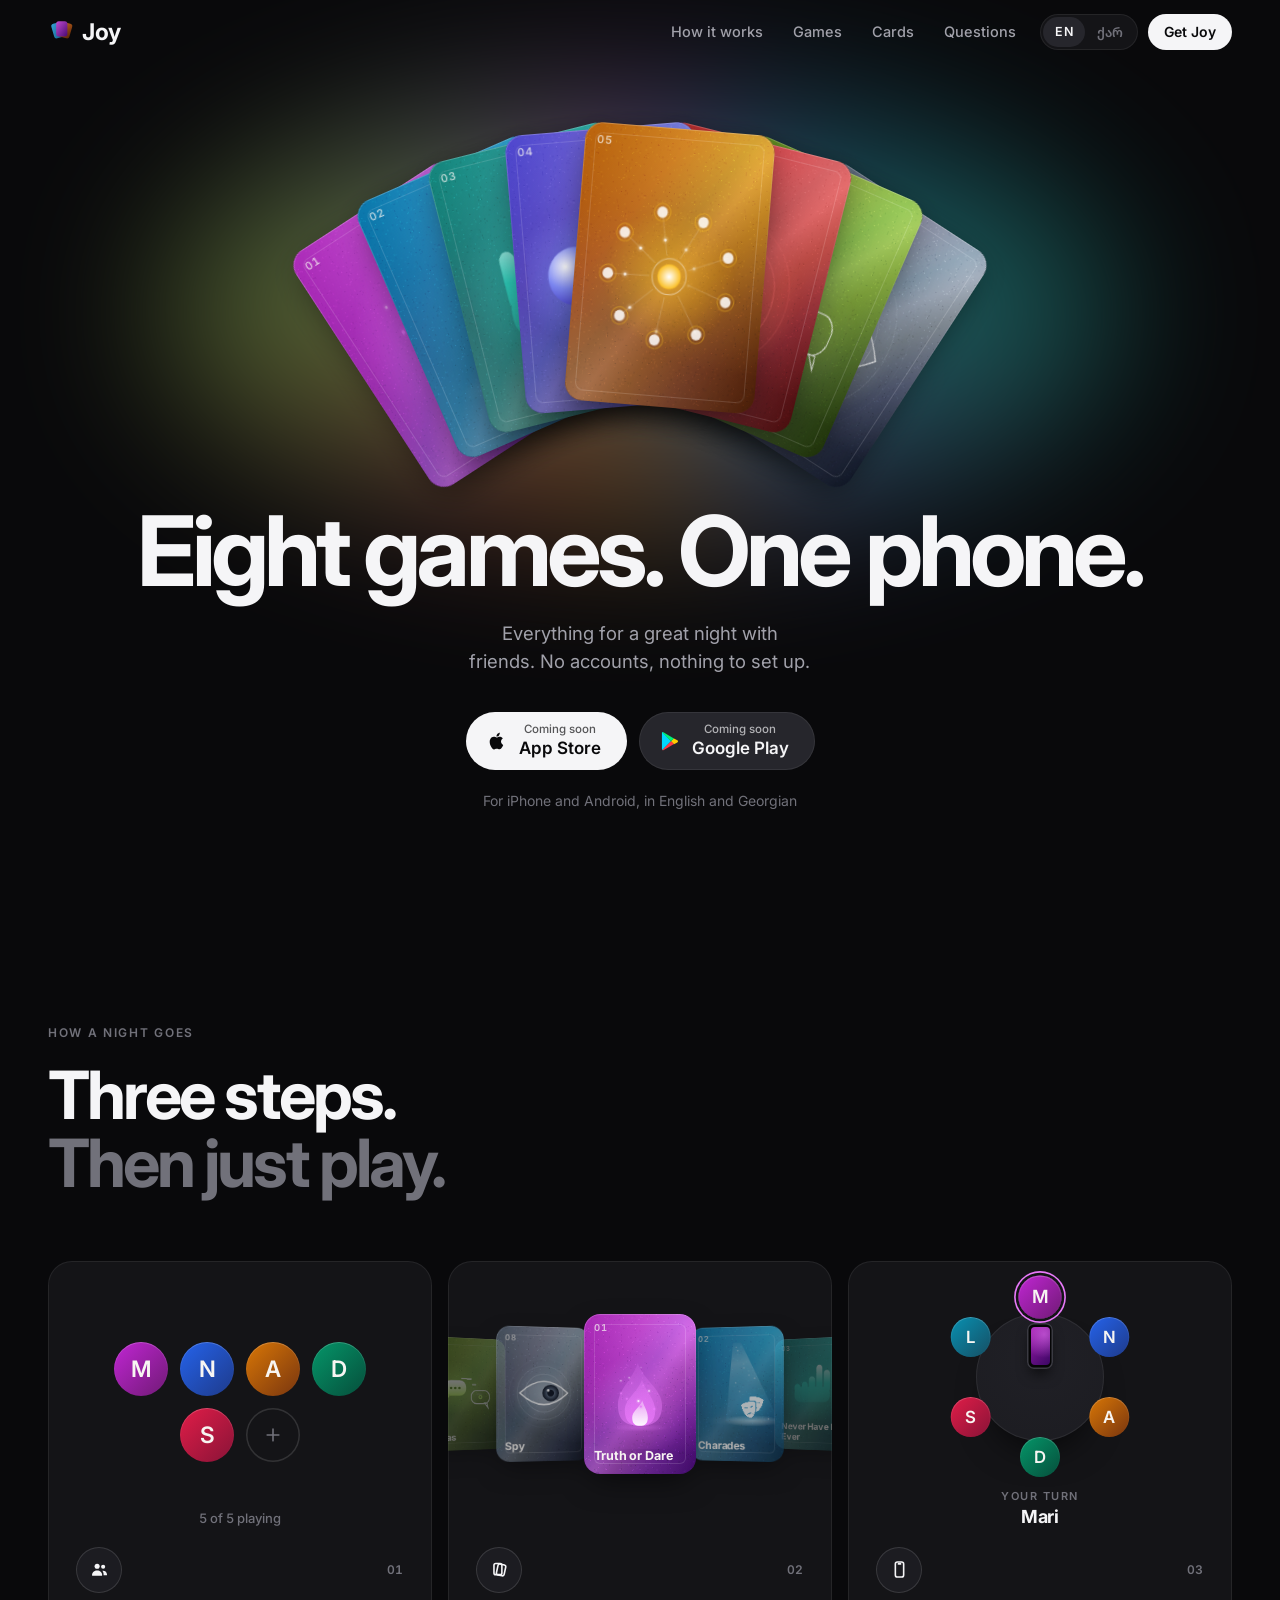
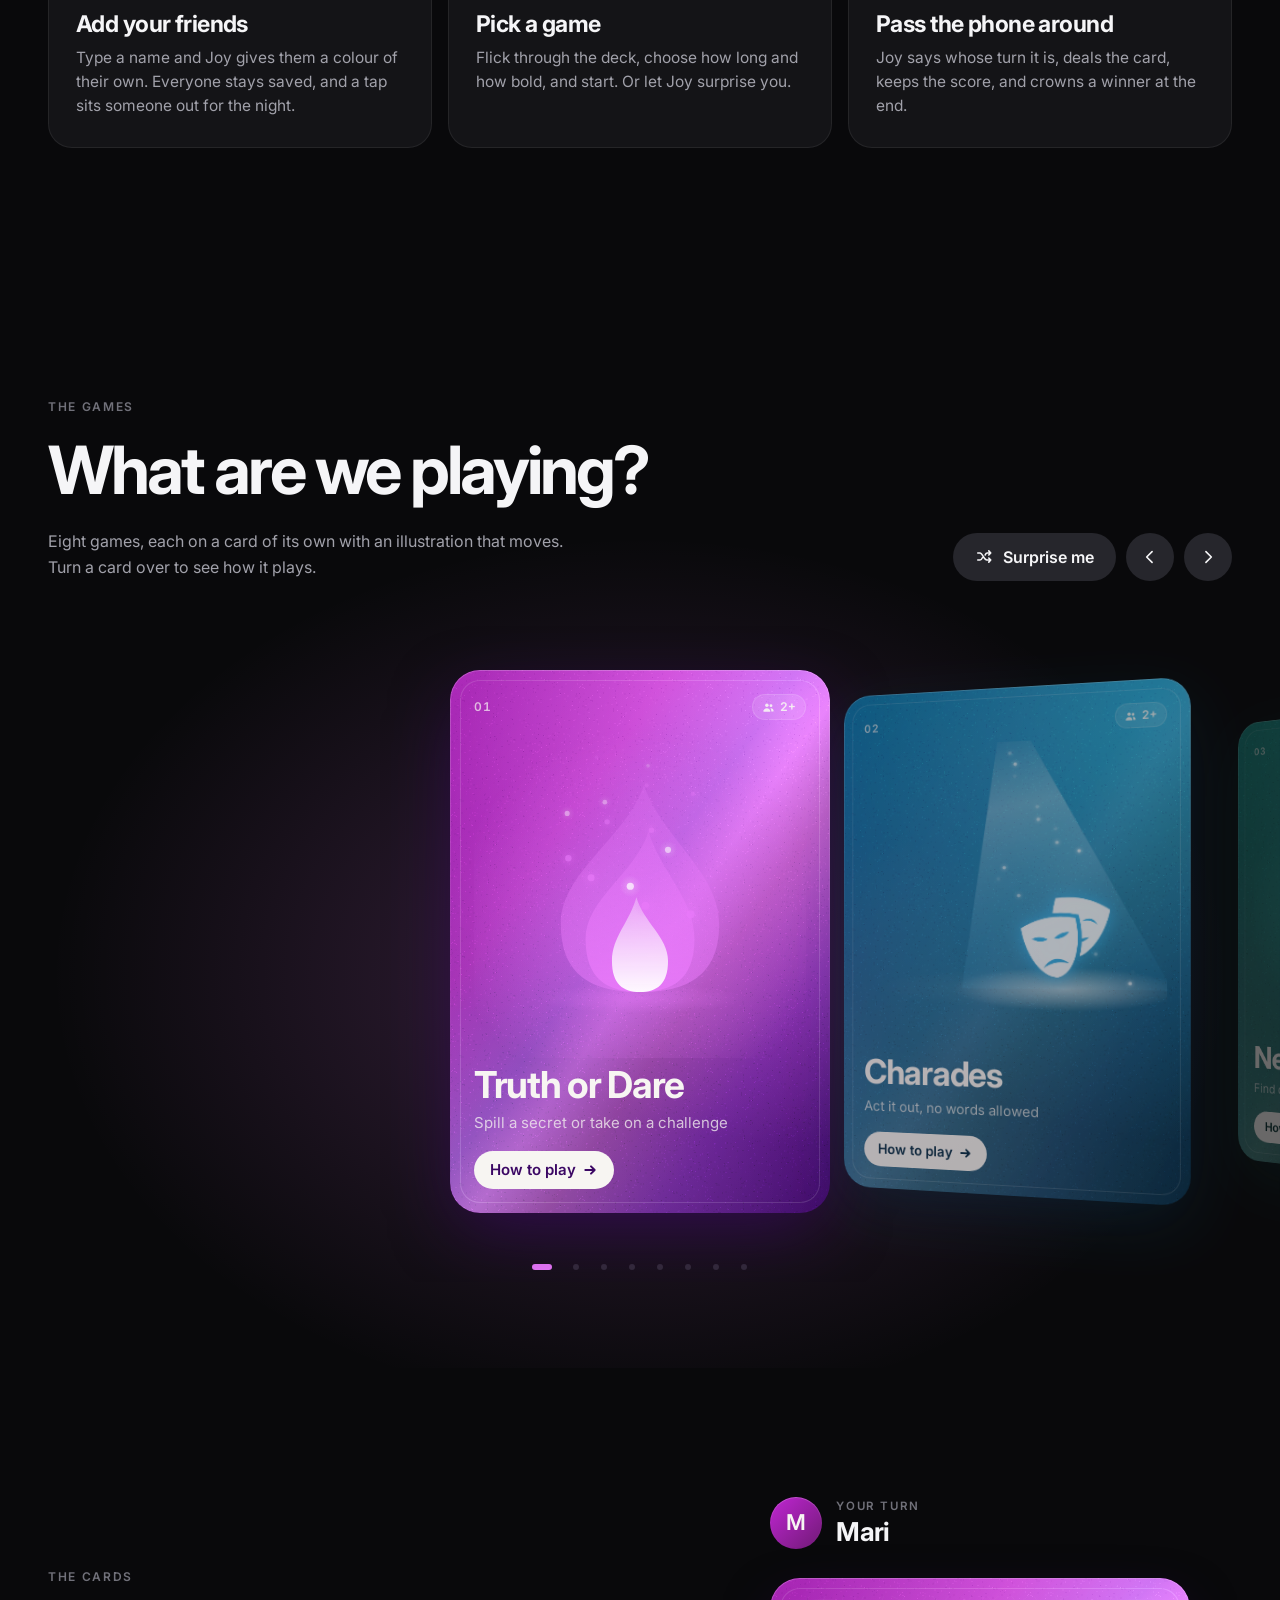
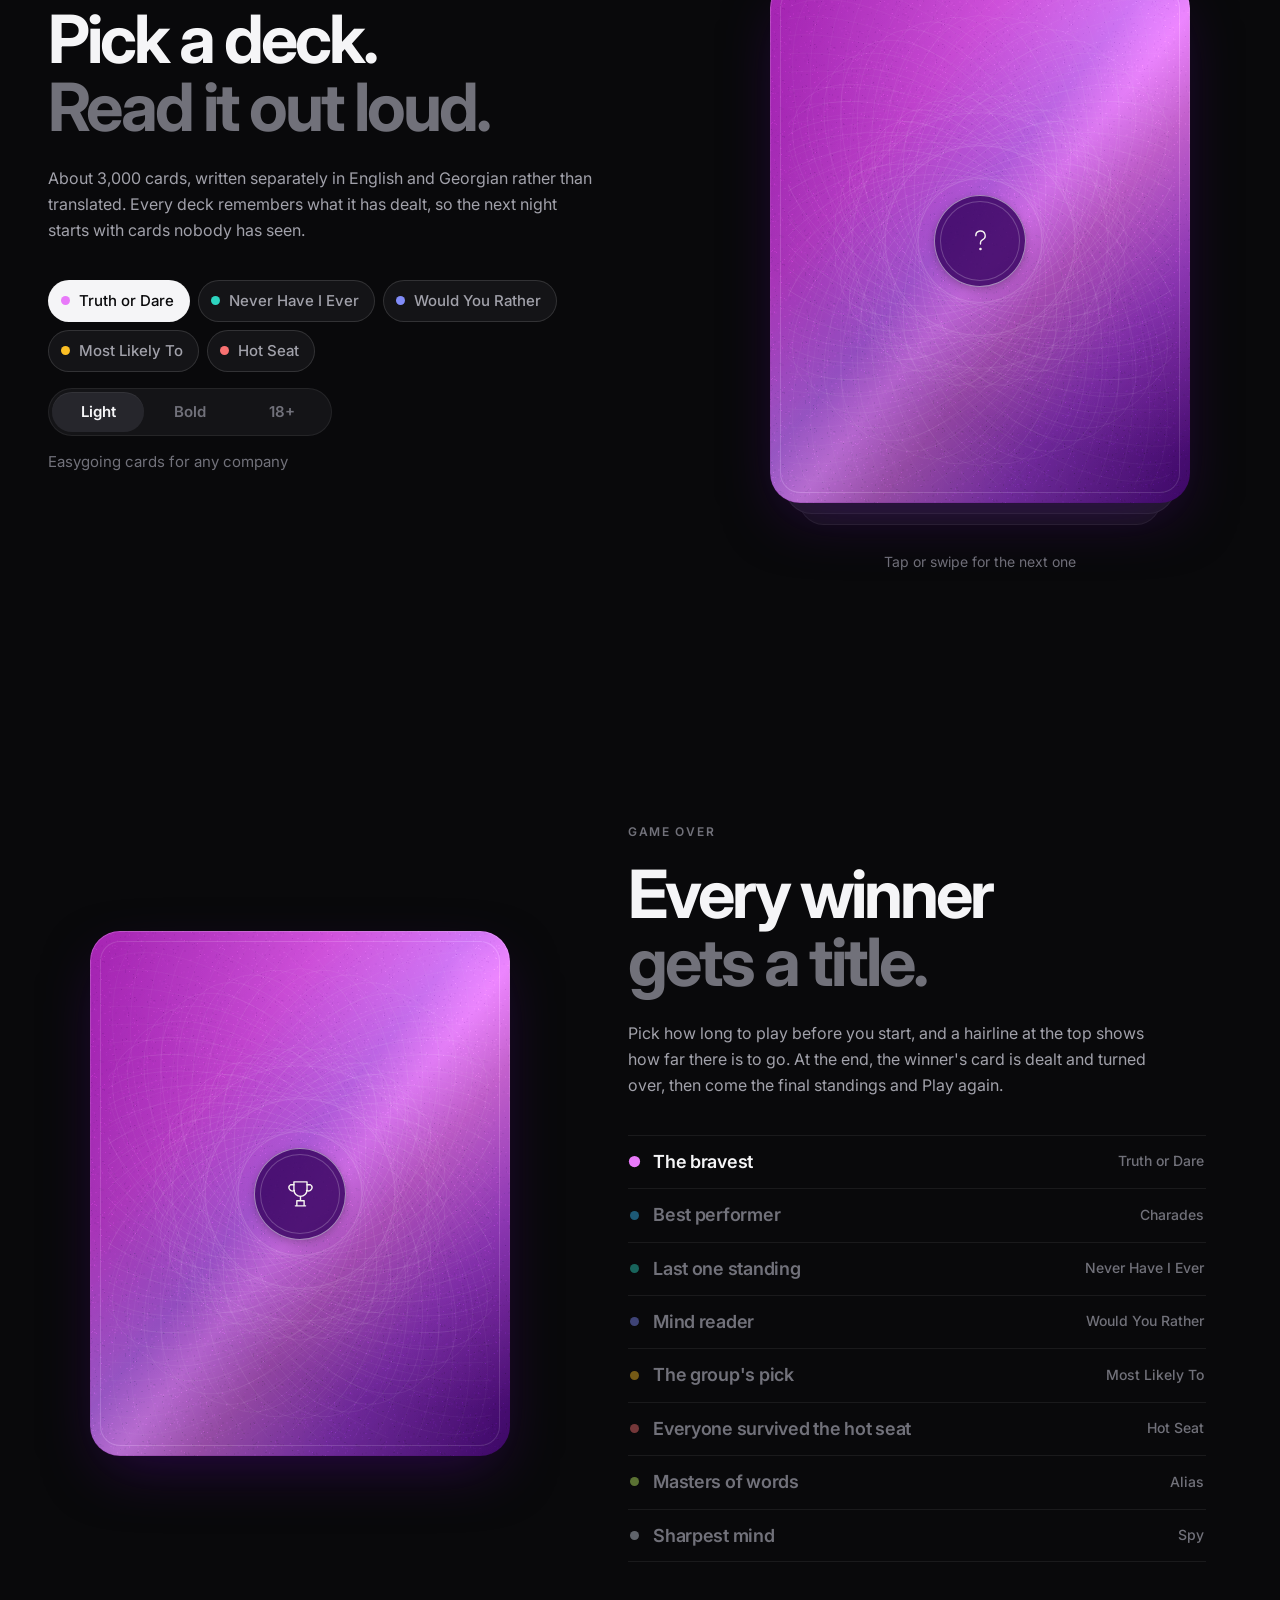
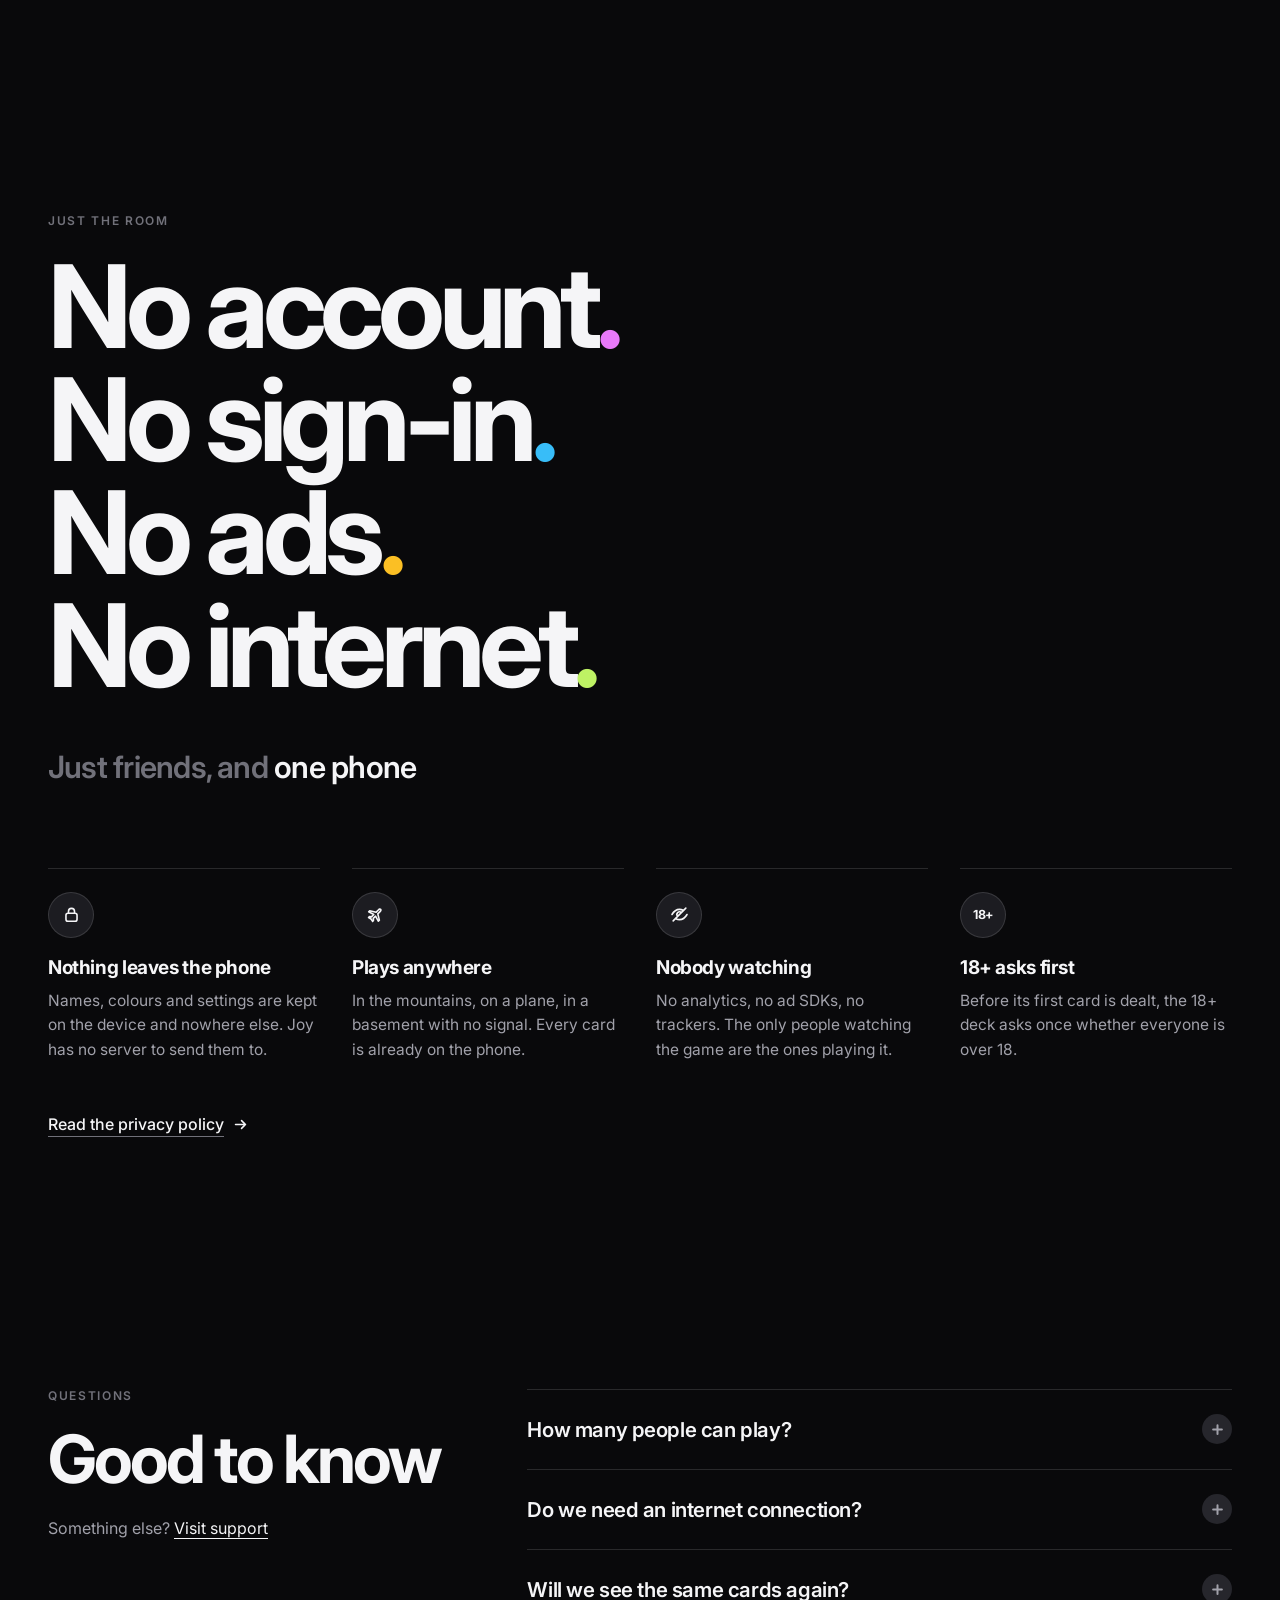
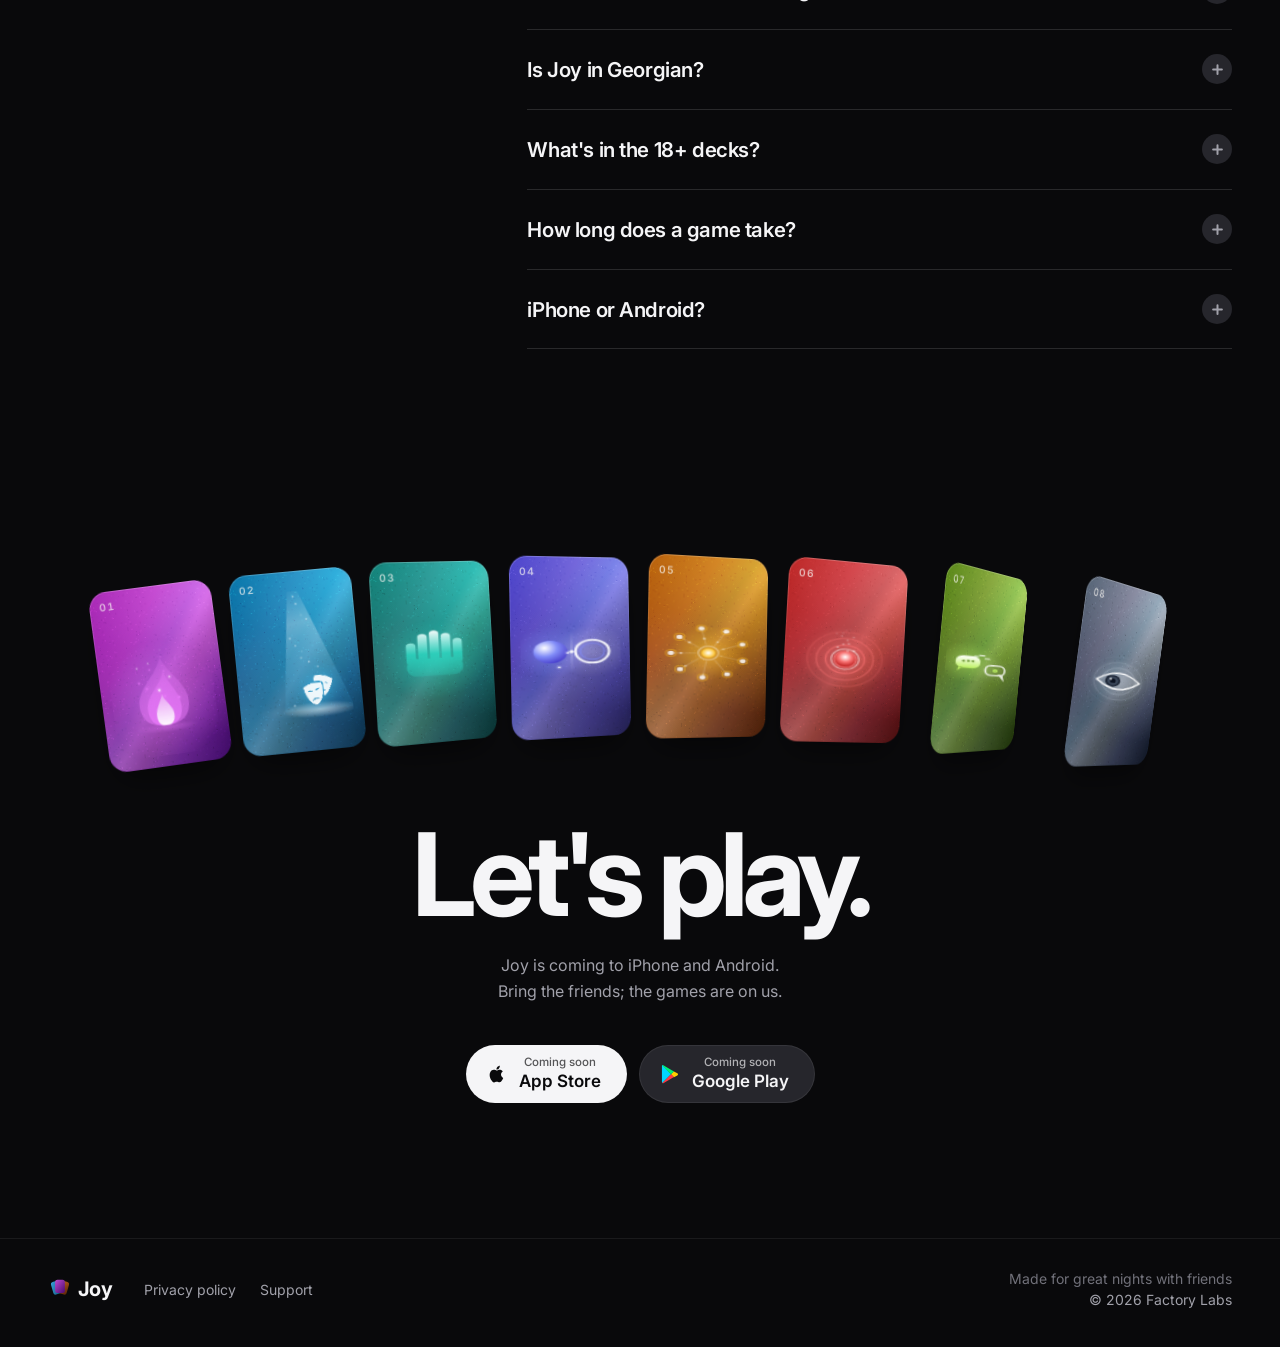
==== index.html @ 04d9abad "Add the Joy website for factorylabs.app/joy A static site with no build step, built the way the app " ====
<!DOCTYPE html>
<html lang="en">
<head>
<meta charset="utf-8">
<meta name="viewport" content="width=device-width, initial-scale=1, viewport-fit=cover">
<title>Joy · Eight games. One phone.</title>
<meta name="description" content="Joy is eight party games to play with friends on one phone: Truth or Dare, Charades, Never Have I Ever, Would You Rather, Most Likely To, Hot Seat, Alias and Spy. No accounts, nothing to set up. For iPhone and Android, in English and Georgian.">
<meta name="theme-color" content="#09090B">
<meta name="color-scheme" content="dark">
<link rel="canonical" href="https://factorylabs.app/joy/">
<link rel="alternate" hreflang="en" href="https://factorylabs.app/joy/?lang=en">
<link rel="alternate" hreflang="ka" href="https://factorylabs.app/joy/?lang=ka">
<link rel="alternate" hreflang="x-default" href="https://factorylabs.app/joy/">
<meta property="og:type" content="website">
<meta property="og:site_name" content="Joy">
<meta property="og:title" content="Joy · Eight games. One phone.">
<meta property="og:description" content="Party games for a great night with friends, played on one phone. No accounts, nothing to set up.">
<meta property="og:url" content="https://factorylabs.app/joy/">
<meta property="og:image" content="https://factorylabs.app/joy/assets/og.jpg">
<meta property="og:image:width" content="1200">
<meta property="og:image:height" content="630">
<meta property="og:image:alt" content="The eight Joy games fanned out like a hand of cards, over the line: Eight games. One phone.">
<meta name="twitter:card" content="summary_large_image">
<link rel="icon" type="image/svg+xml" href="assets/favicon.svg">
<link rel="icon" type="image/png" sizes="64x64" href="assets/favicon.png">
<link rel="apple-touch-icon" href="assets/apple-touch-icon.png">
<link rel="preconnect" href="https://fonts.googleapis.com">
<link rel="preconnect" href="https://fonts.gstatic.com" crossorigin>
<link rel="stylesheet" href="https://fonts.googleapis.com/css2?family=Inter:opsz,wght@14..32,400..700&family=Noto+Sans+Georgian:wght@400;500;600;700&display=swap">
<link rel="stylesheet" href="assets/styles.css">
<script type="application/ld+json">
{
  "@context": "https://schema.org",
  "@type": "MobileApplication",
  "name": "Joy",
  "operatingSystem": "iOS, Android",
  "applicationCategory": "GameApplication",
  "description": "Eight party games to play with friends on one phone. No accounts, nothing to set up.",
  "url": "https://factorylabs.app/joy/",
  "image": "https://factorylabs.app/joy/assets/icon-512.png",
  "inLanguage": ["en", "ka"],
  "publisher": { "@type": "Organization", "name": "Factory Labs", "url": "https://factorylabs.app/" }
}
</script>
<script>
  // Decide the language before the first paint, so a Georgian reader never sees English flash by.
  (function () {
    var lang = null;
    try { lang = new URLSearchParams(location.search).get('lang') || localStorage.getItem('joy.lang'); } catch (e) {}
    if (lang !== 'ka' && lang !== 'en') {
      var prefs = navigator.languages || [navigator.language || 'en'];
      lang = prefs.some(function (l) { return /^ka\b/i.test(l); }) ? 'ka' : 'en';
    }
    document.documentElement.lang = lang;
    document.documentElement.classList.add('js');
    if (lang !== 'en') document.documentElement.classList.add('i18n-pending');
    // If the script never arrives, show the page as it is rather than nothing.
    setTimeout(function () { if (!window.joyReady) document.documentElement.classList.remove('js', 'i18n-pending'); }, 4000);
  })();
</script>
</head>
<body>

<a class="skip" href="#main" data-i18n="skip">Skip to content</a>

<!-- The mark: three cards fanned from one hand, as on the app icon. -->
<svg class="defs" aria-hidden="true" focusable="false">
  <defs>
    <linearGradient id="jm-l" x1="0" y1="0" x2="1" y2="1"><stop offset="0" stop-color="#38A3D8"/><stop offset="1" stop-color="#0B4F7A"/></linearGradient>
    <linearGradient id="jm-c" x1="0" y1="0" x2="1" y2="1"><stop offset="0" stop-color="#C04AD0"/><stop offset="1" stop-color="#4A0A72"/></linearGradient>
    <linearGradient id="jm-r" x1="0" y1="0" x2="1" y2="1"><stop offset="0" stop-color="#C76A22"/><stop offset="1" stop-color="#5A2306"/></linearGradient>
  </defs>
</svg>

<header class="bar" id="bar">
  <a class="wordmark" href="#top" aria-label="Joy">
    <svg class="mark" viewBox="0 0 32 32" aria-hidden="true">
      <rect class="mark__l" x="9.5" y="6" width="13" height="17.5" rx="3" fill="url(#jm-l)"/>
      <rect class="mark__r" x="9.5" y="6" width="13" height="17.5" rx="3" fill="url(#jm-r)"/>
      <rect x="9.5" y="5" width="13" height="17.5" rx="3" fill="url(#jm-c)"/>
    </svg>
    <span>Joy</span>
  </a>
  <nav class="bar__links" aria-label="Sections" data-i18n-aria="nav_a11y">
    <a href="#how" data-i18n="nav_how">How it works</a>
    <a href="#games" data-i18n="nav_games">Games</a>
    <a href="#cards" data-i18n="nav_cards">Cards</a>
    <a href="#faq" data-i18n="nav_faq">Questions</a>
  </nav>
  <div class="bar__end">
    <div class="lang" role="group" aria-label="Language">
      <button type="button" data-lang="en" lang="en">EN</button>
      <button type="button" data-lang="ka" lang="ka">ქარ</button>
    </div>
    <a class="bar__get" href="#get" data-i18n="nav_get">Get Joy</a>
  </div>
</header>

<main id="main">

  <!-- The welcome page: the whole deck dealt into a fanned hand, one line on what this is, and the stores. -->
  <section class="hero" id="top">
    <div class="fan" id="fan" role="img" aria-label="The eight games, fanned out like a hand of cards" data-i18n-aria="fan_a11y">
      <i class="fan__aurora" aria-hidden="true"></i>
      <div class="fan__hand" id="fanHand"></div>
    </div>
    <div class="hero__copy">
      <h1 class="hero__title arriving" id="heroTitle"><span data-i18n="hero_l">Eight games.</span> <span data-i18n="hero_r">One phone.</span></h1>
      <p class="hero__lede arriving arriving--2" data-i18n="hero_lede">Everything for a great night with friends. No accounts, nothing to set up.</p>
      <div class="stores arriving arriving--3" data-stores></div>
      <p class="hero__note arriving arriving--4" data-i18n="hero_note">For iPhone and Android, in English and Georgian</p>
    </div>
  </section>

  <!-- How a night goes, in the app's own three steps. -->
  <section class="section how" id="how" aria-labelledby="howTitle">
    <div class="wrap">
      <header class="head reveal">
        <p class="eyebrow" data-i18n="how_label">How a night goes</p>
        <h2 class="display" id="howTitle" data-i18n-p="how_title">Three steps.<br><span class="dim">Then just play.</span></h2>
      </header>
      <ol class="steps">
        <li class="step reveal">
          <div class="step__stage" id="roster">
            <div class="roster" id="rosterList"></div>
            <p class="roster__count" id="rosterCount" aria-live="polite"></p>
          </div>
          <div class="step__body">
            <div class="step__row"><span class="step__icon"><i data-icon="person.2.fill"></i></span><span class="step__n">01</span></div>
            <h3 data-i18n="step1_t">Add your friends</h3>
            <p data-i18n="step1_x">Type a name and Joy gives them a colour of their own. Everyone stays saved, and a tap sits someone out for the night.</p>
          </div>
        </li>
        <li class="step reveal reveal--2">
          <div class="step__stage"><div class="mini" id="mini" aria-hidden="true"></div></div>
          <div class="step__body">
            <div class="step__row"><span class="step__icon"><i data-icon="cards"></i></span><span class="step__n">02</span></div>
            <h3 data-i18n="step2_t">Pick a game</h3>
            <p data-i18n="step2_x">Flick through the deck, choose how long and how bold, and start. Or let Joy surprise you.</p>
          </div>
        </li>
        <li class="step reveal reveal--3">
          <div class="step__stage step__stage--table" aria-hidden="true">
            <div class="round-table" id="table">
              <i class="round-table__top"></i>
              <div class="phone-arm" id="phoneArm"><span class="phone" id="phone"><i></i></span></div>
            </div>
            <p class="turn-cap"><small data-i18n="your_turn">Your turn</small><b id="tableName"></b></p>
          </div>
          <div class="step__body">
            <div class="step__row"><span class="step__icon"><i data-icon="iphone"></i></span><span class="step__n">03</span></div>
            <h3 data-i18n="step3_t">Pass the phone around</h3>
            <p data-i18n="step3_x">Joy says whose turn it is, deals the card, keeps the score, and crowns a winner at the end.</p>
          </div>
        </li>
      </ol>
    </div>
  </section>

  <!-- The games: big cards you flick through, the focused one front and centre. -->
  <section class="games" id="games" aria-labelledby="gamesTitle">
    <i class="games__wash" id="wash" aria-hidden="true"></i>
    <div class="games__head">
      <header class="head reveal">
        <p class="eyebrow" data-i18n="games_label">The games</p>
        <h2 class="display" id="gamesTitle" data-i18n="games_title">What are we playing?</h2>
        <p class="text" data-i18n="games_text">Eight games, each on a card of its own with an illustration that moves. Turn a card over to see how it plays.</p>
      </header>
      <div class="games__tools reveal reveal--2">
        <button type="button" class="btn btn--secondary" id="surprise"><i data-icon="shuffle"></i><span data-i18n="surprise">Surprise me</span></button>
        <button type="button" class="round" id="prev" aria-label="Previous game" data-i18n-aria="prev_a11y"><i data-icon="chevron.left"></i></button>
        <button type="button" class="round" id="next" aria-label="Next game" data-i18n-aria="next_a11y"><i data-icon="chevron.right"></i></button>
      </div>
    </div>
    <div class="carousel" id="carousel" tabindex="0" role="region" aria-roledescription="carousel" aria-label="Games" data-i18n-aria="games_label">
      <div class="track" id="track"></div>
    </div>
    <div class="dots" id="dots" role="group" aria-label="Games" data-i18n-aria="games_label"></div>
  </section>

  <!-- The cards: the app's own decks, dealt face down and turned over. -->
  <section class="section dealer" id="cards" aria-labelledby="cardsTitle">
    <div class="dealer__in">
      <div class="dealer__copy reveal">
        <p class="eyebrow" data-i18n="cards_label">The cards</p>
        <h2 class="display" id="cardsTitle" data-i18n-p="cards_title">Pick a deck.<br><span class="dim">Read it out loud.</span></h2>
        <p class="text" data-i18n="cards_text">About 3,000 cards, written separately in English and Georgian rather than translated. Every deck remembers what it has dealt, so the next night starts with cards nobody has seen.</p>
        <div class="picker" id="picker" role="radiogroup" aria-label="Game" data-i18n-aria="picker_a11y"></div>
        <div class="seg" id="seg" role="radiogroup" aria-label="Intensity" data-i18n-aria="seg_a11y">
          <i class="seg__thumb" id="segThumb" aria-hidden="true"></i>
          <button type="button" role="radio" data-level="light" data-i18n="intensity_light">Light</button>
          <button type="button" role="radio" data-level="bold" data-i18n="intensity_bold">Bold</button>
          <button type="button" role="radio" data-level="adult">18+</button>
        </div>
        <p class="seg__caption" id="segCaption" aria-live="polite"></p>
      </div>
      <div class="deal reveal reveal--2">
        <div class="turn" id="turn" aria-live="polite"></div>
        <div class="stack">
          <i class="stack__under stack__under--2" aria-hidden="true"></i>
          <i class="stack__under stack__under--1" aria-hidden="true"></i>
          <div class="dealt" id="dealt" role="button" tabindex="0" aria-label="Next card" data-i18n-aria="deal_a11y"></div>
        </div>
        <p class="deal__hint" data-i18n="deal_hint">Tap or swipe for the next one</p>
      </div>
    </div>
    <dialog class="alert" id="adult" aria-labelledby="adultTitle" aria-describedby="adultText">
      <form class="alert__box" method="dialog">
        <h3 id="adultTitle" data-i18n="adult_title">Is everyone here over 18?</h3>
        <p id="adultText" data-i18n="adult_text">These cards are about flirting, dating, and drinking. We'll only ask once.</p>
        <div class="alert__actions">
          <button class="btn btn--primary" value="yes" data-i18n="adult_yes">Yes, everyone is</button>
          <button class="btn btn--quiet" value="no" data-i18n="adult_no">Cancel</button>
        </div>
      </form>
    </dialog>
  </section>

  <!-- Every game has an end: the winner's card, dealt and turned over, with a title of its own. -->
  <section class="section end" id="winners" aria-labelledby="endTitle">
    <div class="end__in">
      <div class="end__stage reveal" id="endStage">
        <div class="flip" id="winner"></div>
        <canvas class="burst" id="burst" aria-hidden="true"></canvas>
      </div>
      <div class="end__copy reveal reveal--2">
        <p class="eyebrow" data-i18n="end_label">Game over</p>
        <h2 class="display" id="endTitle" data-i18n-p="end_title">Every winner<br><span class="dim">gets a title.</span></h2>
        <p class="text" data-i18n="end_text">Pick how long to play before you start, and a hairline at the top shows how far there is to go. At the end, the winner's card is dealt and turned over, then come the final standings and Play again.</p>
        <ul class="awards" id="awards" aria-label="Titles" data-i18n-aria="awards_a11y"></ul>
      </div>
    </div>
  </section>

  <!-- Just the room: what Joy is not. -->
  <section class="section room" id="privacy" aria-labelledby="roomTitle">
    <div class="room__in">
      <p class="eyebrow reveal" data-i18n="no_label">Just the room</p>
      <h2 class="visually-hidden" id="roomTitle" data-i18n="no_a11y">What Joy doesn't need</h2>
      <ul class="nos reveal">
        <li style="--c:#E879F9"><span data-i18n="no_1">No account</span><b>.</b></li>
        <li style="--c:#38BDF8"><span data-i18n="no_2">No sign-in</span><b>.</b></li>
        <li style="--c:#FBBF24"><span data-i18n="no_3">No ads</span><b>.</b></li>
        <li style="--c:#BEF264"><span data-i18n="no_4">No internet</span><b>.</b></li>
      </ul>
      <p class="nos__end reveal" data-i18n-p="no_end">Just friends, and <em>one phone</em></p>
      <ul class="facts reveal">
        <li><span class="step__icon"><i data-icon="lock"></i></span><h3 data-i18n="pv1_t">Nothing leaves the phone</h3><p data-i18n="pv1_x">Names, colours and settings are kept on the device and nowhere else. Joy has no server to send them to.</p></li>
        <li><span class="step__icon"><i data-icon="airplane"></i></span><h3 data-i18n="pv2_t">Plays anywhere</h3><p data-i18n="pv2_x">In the mountains, on a plane, in a basement with no signal. Every card is already on the phone.</p></li>
        <li><span class="step__icon"><i data-icon="eye.slash"></i></span><h3 data-i18n="pv3_t">Nobody watching</h3><p data-i18n="pv3_x">No analytics, no ad SDKs, no trackers. The only people watching the game are the ones playing it.</p></li>
        <li><span class="step__icon"><b style="font:700 12.5px/1 var(--sans);letter-spacing:-.02em">18+</b></span><h3 data-i18n="pv4_t">18+ asks first</h3><p data-i18n="pv4_x">Before its first card is dealt, the 18+ deck asks once whether everyone is over 18.</p></li>
      </ul>
      <a class="more reveal" href="privacy.html"><span data-i18n="pv_link">Read the privacy policy</span><i data-icon="arrow.right"></i></a>
    </div>
  </section>

  <!-- Questions -->
  <section class="section faq" id="faq" aria-labelledby="faqTitle">
    <div class="faq__in">
      <div class="faq__head reveal">
        <p class="eyebrow" data-i18n="faq_label">Questions</p>
        <h2 class="display" id="faqTitle" data-i18n="faq_title">Good to know</h2>
        <p class="text"><span data-i18n="faq_more">Something else?</span> <a href="support.html" data-i18n="faq_support">Visit support</a></p>
      </div>
      <div class="faq__list reveal reveal--2">
        <details><summary><span data-i18n="q1">How many people can play?</span><i class="tog" aria-hidden="true"><i data-icon="plus"></i></i></summary><p data-i18n="a1"></p></details>
        <details><summary><span data-i18n="q2">Do we need an internet connection?</span><i class="tog" aria-hidden="true"><i data-icon="plus"></i></i></summary><p data-i18n="a2"></p></details>
        <details><summary><span data-i18n="q3">Will we see the same cards again?</span><i class="tog" aria-hidden="true"><i data-icon="plus"></i></i></summary><p data-i18n="a3"></p></details>
        <details><summary><span data-i18n="q4">Is Joy in Georgian?</span><i class="tog" aria-hidden="true"><i data-icon="plus"></i></i></summary><p data-i18n="a4"></p></details>
        <details><summary><span data-i18n="q5">What's in the 18+ decks?</span><i class="tog" aria-hidden="true"><i data-icon="plus"></i></i></summary><p data-i18n="a5"></p></details>
        <details><summary><span data-i18n="q6">How long does a game take?</span><i class="tog" aria-hidden="true"><i data-icon="plus"></i></i></summary><p data-i18n="a6"></p></details>
        <details><summary><span data-i18n="q7">iPhone or Android?</span><i class="tog" aria-hidden="true"><i data-icon="plus"></i></i></summary><p data-i18n="a7"></p></details>
      </div>
    </div>
  </section>

  <!-- The end: the deck laid out face down, turning over one by one. -->
  <section class="finale" id="get" aria-labelledby="getTitle">
    <div class="row" id="row"></div>
    <h2 class="display finale__title reveal" id="getTitle" data-i18n="fi_title">Let's play.</h2>
    <p class="text finale__text reveal reveal--2" id="finaleText" data-i18n="fi_soon">Joy is coming to iPhone and Android. Bring the friends; the games are on us.</p>
    <div class="stores reveal reveal--3" data-stores></div>
  </section>

</main>

<footer class="foot">
  <a class="wordmark" href="#top" aria-label="Joy">
    <svg class="mark" viewBox="0 0 32 32" aria-hidden="true">
      <rect class="mark__l" x="9.5" y="6" width="13" height="17.5" rx="3" fill="url(#jm-l)"/>
      <rect class="mark__r" x="9.5" y="6" width="13" height="17.5" rx="3" fill="url(#jm-r)"/>
      <rect x="9.5" y="5" width="13" height="17.5" rx="3" fill="url(#jm-c)"/>
    </svg>
    <span>Joy</span>
  </a>
  <nav class="foot__links" aria-label="More" data-i18n-aria="foot_a11y">
    <a href="privacy.html" data-i18n="footer_privacy">Privacy policy</a>
    <a href="support.html" data-i18n="footer_support">Support</a>
  </nav>
  <p class="foot__copy"><span data-i18n="footer_made">Made for great nights with friends</span><br><a href="https://factorylabs.app/">© 2026 Factory Labs</a></p>
</footer>

<script src="assets/cards.js"></script>
<script src="assets/deck.js"></script>
<script src="assets/app.js"></script>
</body>
</html>
---- assets/styles.css ----
/* Joy — dark, quiet and premium everywhere except the cards. The cards are the show.
   A near-black canvas, graphite surfaces with a one-pixel hairline, and colour kept
   for the games and the players: each owns a hue, a deep gradient for its cards and
   a lifted glow for its small accents. One sans, set bold and tight, as in Theme.swift. */

:root {
  --canvas: #09090B; --surface: #141417; --raised: #1C1C21; --control: #26262C;
  --hair: rgba(255, 255, 255, .07); --border: rgba(255, 255, 255, .13);
  --text: #F5F5F7; --text-2: #A1A1AA; --text-3: #71717A; --faint: #4A4A52;
  --on: #F7F5F2; --positive: #34D399;

  --sans: -apple-system, BlinkMacSystemFont, "SF Pro Text", "Inter", "Noto Sans Georgian", "Segoe UI", Roboto, "Helvetica Neue", Arial, sans-serif;
  --display: -apple-system, BlinkMacSystemFont, "SF Pro Display", "Inter", "Noto Sans Georgian", "Segoe UI", Roboto, "Helvetica Neue", Arial, sans-serif;

  --max: 1240px;
  --gut: clamp(16px, 4vw, 48px);
  --bar: 64px;
  --arrive: cubic-bezier(.22, .8, .24, 1);
  --quiet: cubic-bezier(.3, .7, .3, 1);
  --press: cubic-bezier(.34, 1.4, .64, 1);

  --fx: 0; --fy: 0; --tx: 0; --ty: 0;
  color-scheme: dark;
}

@property --wash { syntax: "<color>"; inherits: false; initial-value: transparent; }

*, *::before, *::after { box-sizing: border-box; }
html { -webkit-text-size-adjust: 100%; scroll-behavior: smooth; scroll-padding-top: var(--bar); }
body {
  margin: 0; background: var(--canvas); color: var(--text);
  font: 17px/1.55 var(--sans); -webkit-font-smoothing: antialiased; -moz-osx-font-smoothing: grayscale;
  overflow-x: hidden; font-optical-sizing: auto;
}
html.i18n-pending body { opacity: 0; }
img, svg, canvas { display: block; }
a { color: inherit; }
button { font: inherit; color: inherit; }
p, h1, h2, h3 { margin: 0; }
:focus-visible { outline: 2px solid var(--text); outline-offset: 4px; border-radius: 10px; }
::selection { background: var(--text); color: var(--canvas); }

.skip { position: absolute; left: 16px; top: -60px; z-index: 100; padding: 10px 16px; border-radius: 999px; background: var(--text); color: var(--canvas); font-weight: 600; text-decoration: none; }
.skip:focus { top: 12px; }
.visually-hidden { position: absolute !important; width: 1px; height: 1px; overflow: hidden; clip: rect(0 0 0 0); white-space: nowrap; }
.defs { position: absolute; width: 0; height: 0; overflow: hidden; }

/* ------------------------------------------------------------------ type */

.eyebrow { display: flex; align-items: center; gap: 10px; margin: 0 0 22px; color: var(--text-3); font: 600 12px/1.2 var(--sans); letter-spacing: .14em; text-transform: uppercase; }
html[lang="ka"] .eyebrow { font-size: 13.5px; letter-spacing: .01em; text-transform: none; }

.display { font: 700 clamp(40px, 5.2vw, 78px)/1.02 var(--display); letter-spacing: -.045em; text-wrap: balance; }
.display .dim { color: var(--text-3); }
html[lang="ka"] .display { font-size: clamp(29px, 3.9vw, 56px); line-height: 1.2; letter-spacing: 0; }

.text { margin-top: 24px; max-width: 34em; color: var(--text-2); font-size: clamp(16px, 1.25vw, 18.5px); line-height: 1.62; text-wrap: pretty; }
.text a { color: var(--text); text-underline-offset: 4px; }

.wrap { max-width: var(--max); margin: 0 auto; }
.section { position: relative; padding: clamp(96px, 14vh, 168px) var(--gut); }

/* ------------------------------------------------------------------ icons and marks */

.ic { width: 1em; height: 1em; flex: none; stroke-width: 1.6; overflow: visible; }

.mark { width: 1em; height: 1em; overflow: visible; }
.mark rect { transition: transform .5s var(--press); transform-box: view-box; transform-origin: 16px 30px; }
.mark .mark__l { transform: rotate(-16deg); }
.mark .mark__r { transform: rotate(16deg); }
.wordmark { display: inline-flex; align-items: center; gap: .3em; color: var(--text); text-decoration: none; font: 700 23px/1 var(--display); letter-spacing: -.035em; }
.wordmark .mark { width: 1.2em; height: 1.2em; margin-top: -.12em; }
.wordmark:hover .mark__l { transform: rotate(-24deg); }
.wordmark:hover .mark__r { transform: rotate(24deg); }

/* ------------------------------------------------------------------ the bar */

.bar {
  position: fixed; inset: 0 0 auto; z-index: 50; height: var(--bar);
  display: flex; align-items: center; justify-content: space-between; gap: 24px;
  padding: 0 var(--gut); padding-top: env(safe-area-inset-top);
  transition: background-color .35s, box-shadow .35s;
}
.bar.is-solid { background: rgba(9, 9, 11, .78); -webkit-backdrop-filter: saturate(1.6) blur(18px); backdrop-filter: saturate(1.6) blur(18px); box-shadow: 0 1px 0 var(--hair); }
.bar__links { display: flex; gap: 30px; margin-left: auto; }
.bar__links a { color: var(--text-2); text-decoration: none; font: 500 14.5px/1 var(--sans); transition: color .2s; }
.bar__links a:hover { color: var(--text); }
.bar__end { display: flex; align-items: center; gap: 10px; }
.lang { display: flex; padding: 3px; border-radius: 999px; background: var(--surface); box-shadow: inset 0 0 0 1px var(--hair); }
.lang button { border: 0; background: none; cursor: pointer; height: 30px; padding: 0 12px; border-radius: 999px; color: var(--text-3); font: 600 12.5px/1 var(--sans); letter-spacing: .04em; transition: color .2s, background-color .2s; }
.lang button[lang="ka"] { font: 600 13px/1 "Noto Sans Georgian", var(--sans); letter-spacing: 0; }
.lang button[aria-pressed="true"] { background: var(--control); color: var(--text); }
.bar__get { display: inline-flex; align-items: center; height: 36px; padding: 0 16px; border-radius: 999px; background: var(--text); color: var(--canvas); text-decoration: none; font: 600 14px/1 var(--sans); transition: transform .32s var(--press), opacity .2s; }
.bar__get:hover { transform: translateY(-1px); }
.bar__get:active { transform: scale(.97); opacity: .85; }

/* ------------------------------------------------------------------ buttons */

.btn {
  display: inline-flex; align-items: center; justify-content: center; gap: 9px; height: 48px; padding: 0 22px;
  border: 0; border-radius: 999px; cursor: pointer; text-decoration: none; white-space: nowrap;
  font: 600 16px/1 var(--sans); transition: transform .32s var(--press), opacity .2s, background-color .2s;
  -webkit-tap-highlight-color: transparent;
}
.btn .ic { width: 19px; height: 19px; }
.btn:active, .round:active { transform: scale(.97); opacity: .85; }
.btn--primary { background: var(--text); color: var(--canvas); }
.btn--secondary { background: var(--control); color: var(--text); }
.btn--secondary:hover { background: #2E2E35; }
.btn--quiet { background: none; color: var(--text-2); height: 42px; padding: 0 14px; font-weight: 500; }
.btn--quiet:hover { color: var(--text); }
.round {
  display: grid; place-items: center; width: 48px; height: 48px; border: 0; border-radius: 50%; cursor: pointer;
  background: var(--control); color: var(--text); transition: transform .32s var(--press), opacity .2s, background-color .2s;
  -webkit-tap-highlight-color: transparent;
}
.round:hover { background: #2E2E35; }
.round .ic { width: 20px; height: 20px; }

/* The stores: the main action is a near-white capsule, the second a graphite one. */
.stores { display: flex; flex-wrap: wrap; justify-content: center; gap: 12px; }
.store {
  display: inline-flex; align-items: center; gap: 11px; height: 58px; padding: 0 26px 0 20px;
  border-radius: 999px; text-decoration: none; white-space: nowrap; font: 600 17px/1.1 var(--sans);
  transition: transform .32s var(--press), opacity .2s;
}
.store svg { width: 22px; height: 22px; flex: none; }
.store small { display: block; margin-bottom: 3px; font: 500 11.5px/1 var(--sans); opacity: .68; }
.store--apple { background: var(--text); color: var(--canvas); }
.store--google { background: var(--control); color: var(--text); box-shadow: inset 0 0 0 1px var(--hair); }
a.store:hover { transform: translateY(-2px); }
a.store:active { transform: scale(.97); opacity: .85; }
span.store { cursor: default; }

/* ------------------------------------------------------------------ the card material (CardSurface) */

.card {
  --r: 30px;
  position: relative; isolation: isolate; overflow: hidden; border-radius: var(--r);
  background: linear-gradient(135deg, var(--top), var(--bottom));
  color: var(--on); box-shadow: 0 22px 60px -16px var(--shade);
  -webkit-tap-highlight-color: transparent;
}
.card > :not(.m) { position: relative; }
.m { position: absolute; inset: 0; border-radius: inherit; pointer-events: none; }
/* Two soft pools of light in the hue's own glow, drifting very slowly. */
.m--glow { mix-blend-mode: screen; overflow: hidden; }
.m--glow::before, .m--glow::after { content: ""; position: absolute; inset: -12%; }
.m--glow::before { background: radial-gradient(circle at 82% 14%, var(--glow55), transparent 64%); animation: drift-a 29s ease-in-out infinite alternate; }
.m--glow::after { background: radial-gradient(circle at 16% 88%, rgba(255, 255, 255, .14), transparent 52%); animation: drift-b 37s ease-in-out infinite alternate; }
@keyframes drift-a { from { transform: translate(-4%, -3%); } to { transform: translate(5%, 4%); } }
@keyframes drift-b { from { transform: translate(4%, 2%); } to { transform: translate(-4%, -3%); } }
/* A fine, fixed speckle that reads as printed card stock up close. */
.m--grain { background: var(--grain) 0 0 / 128px 128px; mix-blend-mode: overlay; opacity: .5; }
/* The inset frame line, as on a playing card. */
.m--frame { inset: 10px; border-radius: max(calc(var(--r) - 10px), 4px); box-shadow: inset 0 0 0 1px rgba(255, 255, 255, .13); }
/* A band of iridescent light that follows the hand. */
.m--foil { overflow: hidden; }
.m--foil > i {
  position: absolute; left: 50%; top: 50%; width: 240%; height: 240%;
  background: linear-gradient(to bottom right, transparent 30%, rgba(255, 138, 216, .22) 40%, rgba(138, 232, 255, .30) 47%, rgba(255, 255, 255, .42) 50%, rgba(255, 241, 168, .26) 54%, rgba(169, 139, 255, .20) 60%, transparent 70%);
  mix-blend-mode: screen; mix-blend-mode: plus-lighter; opacity: calc(.55 * var(--foil, 1));
  transform: translate(calc(-50% + var(--fx) * 31.25%), calc(-50% + var(--fy) * 22.9%));
  transition: opacity .6s;
  will-change: transform;
}
/* A one-pixel edge that catches light along the top and fades down the sides. */
.m--edge {
  padding: 1px; background: linear-gradient(rgba(255, 255, 255, .22), rgba(255, 255, 255, .04) 50%, transparent);
  -webkit-mask: linear-gradient(#000 0 0) content-box, linear-gradient(#000 0 0); -webkit-mask-composite: xor;
  mask: linear-gradient(#000 0 0) content-box exclude, linear-gradient(#000 0 0);
}

/* Leans towards the hand (tiltEffect). */
.lean { transform: perspective(1100px) rotateX(calc(var(--ty) * -7deg)) rotateY(calc(var(--tx) * 7deg)); }

/* The game's symbol in a double ring, as on a card's back. */
.emblem { --s: 92px; position: relative; display: grid; place-items: center; width: var(--s); height: var(--s); flex: none; border-radius: 50%; background: color-mix(in srgb, var(--bottom) 85%, transparent); box-shadow: inset 0 0 0 1px rgba(255, 255, 255, .5), 0 3px 8px rgba(0, 0, 0, .22); color: var(--on); }
.emblem::after { content: ""; position: absolute; inset: 6px; border-radius: 50%; box-shadow: inset 0 0 0 1px rgba(255, 255, 255, .22); }
.emblem .ic { width: 38%; height: 38%; stroke-width: 1.4; }

/* The face-down side: the colour engraved with a guilloché rosette and the emblem. */
.back { display: grid; place-items: center; }
.back__rosette { position: absolute !important; inset: 18px; overflow: hidden; border-radius: max(calc(var(--r) - 10px), 4px); color: rgba(255, 255, 255, .1); }
.rosette { width: 100%; height: 100%; }
.back .emblem { position: relative; }

/* Two sides of one card. JS turns it; the side facing you shows. */
.flip { position: relative; width: 100%; height: 100%; }
.flip > .face { position: absolute; inset: 0; }
.flip > .face--back { transform: rotateY(180deg); }
.flip:not(.is-up) > .face--front, .flip.is-up > .face--back { visibility: hidden; }

/* A player's initial on a lit disc of their colour. */
.avatar {
  --s: 48px; position: relative; display: grid; place-items: center; width: var(--s); height: var(--s); flex: none;
  border-radius: 50%; background: linear-gradient(135deg, var(--top), var(--bottom)); color: var(--on);
  font: 600 calc(var(--s) * .42)/1 var(--sans);
}
.avatar::after { content: ""; position: absolute; inset: 0; border-radius: 50%; padding: 1px; background: linear-gradient(rgba(255, 255, 255, .22), rgba(255, 255, 255, .04) 50%, transparent); -webkit-mask: linear-gradient(#000 0 0) content-box, linear-gradient(#000 0 0); -webkit-mask-composite: xor; mask: linear-gradient(#000 0 0) content-box exclude, linear-gradient(#000 0 0); }

/* ------------------------------------------------------------------ hero: the welcome page */

.hero {
  position: relative; min-height: 100vh; min-height: 100svh;
  display: flex; flex-direction: column; align-items: center; justify-content: center;
  padding: calc(var(--bar) + 2vh) var(--gut) 8vh; text-align: center; overflow: clip;
}
.fan { --ch: clamp(140px, min(31vh, 41vw), 320px); --cw: calc(var(--ch) * .68); position: relative; width: 100%; height: calc(var(--ch) * 1.32); flex: none; }
.fan__aurora {
  position: absolute; left: 50%; top: 58%; width: calc(var(--ch) * 3.4); height: calc(var(--ch) * 1.5);
  transform: translate(-50%, -50%); border-radius: 50%;
  background: conic-gradient(from 0deg, #E879F9, #38BDF8, #2DD4BF, #818CF8, #FBBF24, #F87171, #BEF264, #CBD5E1, #E879F9);
  filter: blur(calc(var(--ch) * .28)); opacity: 0; transition: opacity 1.6s var(--quiet);
  pointer-events: none;
}
.hero.is-dealt .fan__aurora { opacity: .38; }
.fan__hand { position: absolute; inset: 0; transform: perspective(1400px) rotateX(calc(var(--ty) * -6deg)) rotateY(calc(var(--tx) * 6deg)); }
.fan__card { position: absolute; left: 50%; top: calc(var(--ch) * .1); width: var(--cw); height: var(--ch); margin-left: calc(var(--cw) / -2); transform-origin: 50% 180%; opacity: 0; will-change: transform, opacity; cursor: pointer; }
.fan__card .card { --r: 18px; --foil: .6; width: 100%; height: 100%; display: flex; flex-direction: column; padding: 12px; box-shadow: 0 10px 34px -6px rgba(0, 0, 0, .55); }
.fan__card canvas { flex: 1; width: 100%; min-height: 0; }
.num { font: 600 12px/1 var(--sans); font-variant-numeric: tabular-nums; letter-spacing: .12em; opacity: .7; text-align: left; }
.fan__card .num { font-size: 11px; }

.hero__copy { position: relative; display: flex; flex-direction: column; align-items: center; margin-top: clamp(20px, 4vh, 44px); }
.hero__title { font: 700 clamp(46px, 7.6vw, 116px)/.98 var(--display); letter-spacing: -.05em; text-wrap: balance; }
.hero__title span { display: inline-block; }
html[lang="ka"] .hero__title { font-size: clamp(32px, 5.4vw, 82px); line-height: 1.14; letter-spacing: -.005em; }
.hero__lede { margin-top: clamp(16px, 2.4vh, 24px); max-width: 30em; color: var(--text-2); font-size: clamp(17px, 1.45vw, 21px); line-height: 1.5; text-wrap: balance; }
.hero .stores { margin-top: clamp(26px, 4vh, 40px); }
.hero__note { margin-top: 20px; color: var(--text-3); font-size: 14px; }
.js .arriving { opacity: 0; filter: blur(8px); transform: translateY(14px); transition: opacity .45s var(--arrive), filter .45s var(--arrive), transform .45s var(--arrive); }
.js .hero.is-told .arriving { opacity: 1; filter: none; transform: none; }
.js .hero.is-told .arriving--2 { transition-delay: .12s; }
.js .hero.is-told .arriving--3 { transition-delay: .24s; }
.js .hero.is-told .arriving--4 { transition-delay: .36s; }

/* ------------------------------------------------------------------ how a night goes */

.head { max-width: 780px; }
.head--center { margin: 0 auto; text-align: center; }
.head--center .eyebrow { justify-content: center; }
.head--center .text { margin-left: auto; margin-right: auto; }

.steps { list-style: none; margin: clamp(48px, 7vh, 72px) 0 0; padding: 0; display: grid; grid-template-columns: repeat(3, minmax(0, 1fr)); gap: 16px; }
.step { position: relative; display: flex; flex-direction: column; overflow: hidden; border-radius: 24px; background: var(--surface); box-shadow: inset 0 0 0 1px var(--hair); }
.step__stage { position: relative; height: clamp(250px, 22vw, 290px); display: grid; place-items: center; overflow: hidden; }
.step__body { padding: 4px 28px 30px; }
.step__icon { display: grid; place-items: center; width: 46px; height: 46px; border-radius: 50%; background: var(--raised); box-shadow: inset 0 0 0 1px var(--border); color: var(--text); }
.step__icon .ic { width: 19px; height: 19px; }
.step__row { display: flex; align-items: center; justify-content: space-between; }
.step__n { font: 600 12px/1 var(--sans); font-variant-numeric: tabular-nums; letter-spacing: .06em; color: var(--text-3); }
.step h3 { margin: 18px 0 8px; font: 700 23px/1.2 var(--display); letter-spacing: -.025em; }
html[lang="ka"] .step h3 { font-size: 20px; letter-spacing: 0; }
.step__body p { color: var(--text-2); font-size: 15.5px; line-height: 1.55; }

/* 01 — the roster: tap a circle to sit someone out tonight */
.roster { display: flex; flex-wrap: wrap; justify-content: center; align-content: center; gap: 12px; width: min(100%, 270px); }
.roster .avatar { --s: 54px; border: 0; padding: 0; cursor: pointer; transition: opacity .3s var(--quiet), filter .3s var(--quiet), transform .32s var(--press); -webkit-tap-highlight-color: transparent; }
.roster .avatar:active { transform: scale(.93); }
.roster .avatar.is-out { opacity: .3; filter: saturate(0); }
.roster .avatar.is-new { animation: pop .5s var(--press) both; }
.roster__add { --s: 54px; display: grid; place-items: center; width: var(--s); height: var(--s); border: 0; border-radius: 50%; cursor: pointer; background: none; box-shadow: inset 0 0 0 1.5px var(--border); color: var(--text-3); transition: color .2s, box-shadow .2s, opacity .3s; }
.roster__add:hover { color: var(--text); box-shadow: inset 0 0 0 1.5px var(--text-3); }
.roster__add[disabled] { opacity: 0; pointer-events: none; }
.roster__add .ic { width: 20px; height: 20px; }
.roster__count { position: absolute; left: 0; right: 0; bottom: 18px; text-align: center; color: var(--text-3); font: 500 13px/1 var(--sans); font-variant-numeric: tabular-nums; }
@keyframes pop { from { transform: scale(.4); opacity: 0; } to { transform: none; opacity: 1; } }

/* 02 — the deck, flicked through on its own */
.mini { position: absolute; inset: 0; perspective: 720px; }
.mini__card { position: absolute; left: 50%; top: 50%; width: 112px; height: 160px; margin: -88px 0 0 -56px; transition: transform .7s var(--arrive), opacity .7s var(--arrive); will-change: transform; }
.mini__card .card { --r: 16px; --foil: .5; width: 100%; height: 100%; display: flex; flex-direction: column; padding: 9px 10px 11px; box-shadow: 0 12px 30px -8px rgba(0, 0, 0, .6); }
.mini__card canvas { flex: 1; width: 100%; min-height: 0; }
.mini__card b { font: 700 12.5px/1.15 var(--display); letter-spacing: -.01em; text-align: left; }
.mini__card .num { font-size: 9.5px; }

/* 03 — the table from above, and the phone going round it */
.step__stage--table { display: flex; flex-direction: column; align-items: center; justify-content: center; gap: 14px; }
.round-table { position: relative; width: 200px; height: 200px; flex: none; }
.round-table__top { position: absolute; inset: 36px; border-radius: 50%; background: radial-gradient(circle at 50% 35%, #202026, var(--raised)); box-shadow: inset 0 0 0 1px var(--hair), 0 24px 40px -24px #000; }
.seat { position: absolute; left: 50%; top: 50%; width: 40px; height: 40px; margin: -20px; transform: rotate(var(--a)) translateY(-80px) rotate(calc(-1 * var(--a))); }
.seat .avatar { --s: 40px; transition: box-shadow .4s var(--quiet), transform .45s var(--press); }
.seat.is-turn .avatar { box-shadow: 0 0 0 2.5px var(--surface), 0 0 0 4px var(--glow); transform: scale(1.08); }
.phone-arm { position: absolute; inset: 0; transition: transform 1.05s var(--arrive); }
.phone { position: absolute; left: 50%; top: 50%; width: 26px; height: 46px; margin: -23px 0 0 -13px; transform: translateY(-31px); border-radius: 7px; background: #050506; box-shadow: inset 0 0 0 1.5px #3A3A42, 0 8px 14px -4px rgba(0, 0, 0, .7); }
.phone i { position: absolute; inset: 4px 3.5px; border-radius: 4px; background: linear-gradient(135deg, var(--top), var(--bottom)); transition: background .5s; }
.phone i::after { content: ""; position: absolute; inset: 0; border-radius: inherit; background: radial-gradient(circle at 70% 20%, var(--glow55), transparent 70%); }
.turn-cap { text-align: center; }
.turn-cap small { display: block; color: var(--text-3); font: 600 11px/1 var(--sans); letter-spacing: .14em; text-transform: uppercase; }
html[lang="ka"] .turn-cap small { font-size: 12.5px; letter-spacing: 0; text-transform: none; }
.turn-cap b { display: block; margin-top: 6px; font: 700 18px/1 var(--display); letter-spacing: -.02em; }

/* ------------------------------------------------------------------ the games: a deck you flick through */

.games { position: relative; padding: clamp(96px, 14vh, 168px) 0 clamp(72px, 10vh, 120px); overflow: hidden; }
.games__wash { position: absolute; inset: 0; pointer-events: none; background: radial-gradient(46% 40% at 50% 64%, var(--wash), transparent); opacity: .2; transition: --wash 1s var(--quiet); }
.games__head { position: relative; display: flex; align-items: flex-end; justify-content: space-between; gap: 32px; max-width: calc(var(--max) + 2 * var(--gut)); margin: 0 auto; padding: 0 var(--gut); }
.games__tools { display: flex; align-items: center; gap: 10px; flex: none; }
.carousel {
  --sw: min(380px, 74vw, calc((100svh - 230px) * .7)); --gap: 14px;
  position: relative; margin-top: clamp(28px, 5vh, 48px); padding: 44px 0 70px;
  overflow-x: auto; overflow-y: hidden; scroll-snap-type: x mandatory; scrollbar-width: none;
  overscroll-behavior-x: contain; -webkit-overflow-scrolling: touch; cursor: grab;
}
.carousel::-webkit-scrollbar { display: none; }
.carousel.is-dragging { scroll-snap-type: none; cursor: grabbing; }
.carousel.is-dragging .slide { pointer-events: none; }
.carousel:focus-visible { outline: none; }
.track { display: flex; gap: var(--gap); width: max-content; }
.track::before, .track::after { content: ""; flex: none; width: var(--spacer, 30vw); }
.slide { flex: none; width: var(--sw); height: calc(var(--sw) / .7); scroll-snap-align: center; perspective: calc(var(--sw) * 2.4); }
.slide__in { width: 100%; height: 100%; will-change: transform, opacity; }
.slide .lean-host { width: 100%; height: 100%; }
.slide.is-focus .lean-host { transform: perspective(1200px) rotateX(calc(var(--ty) * -7deg)) rotateY(calc(var(--tx) * 7deg)); }
.slide .flip { cursor: pointer; outline: none; border-radius: 30px; }
.slide .flip:focus-visible { outline: 2px solid var(--text); outline-offset: 6px; }
.slide .card { --foil: .4; width: 100%; height: 100%; }
.slide.is-focus .card { --foil: 1; }

.gcard { display: flex; flex-direction: column; padding: 24px; text-align: left; box-shadow: 0 22px 68px -12px var(--shade); }
.gcard__top { display: flex; align-items: center; justify-content: space-between; }
.pill { display: inline-flex; align-items: center; gap: 5px; height: 26px; padding: 0 10px; border-radius: 999px; background: rgba(255, 255, 255, .12); box-shadow: inset 0 0 0 1px rgba(255, 255, 255, .14); font: 600 12px/1 var(--sans); font-variant-numeric: tabular-nums; opacity: .92; }
.pill .ic { width: 13px; height: 13px; }
.gcard canvas { flex: 1; width: 100%; min-height: 0; margin: 8px 0; }
.gcard__title { font: 700 clamp(30px, 2.9vw, 38px)/1.05 var(--display); letter-spacing: -.035em; text-wrap: balance; }
html[lang="ka"] .gcard__title { font-size: clamp(24px, 2.2vw, 30px); line-height: 1.2; letter-spacing: 0; }
.gcard__tag { margin-top: 7px; font-size: 15px; line-height: 1.4; opacity: .75; }
.gcard__cta { align-self: flex-start; display: inline-flex; align-items: center; gap: 6px; height: 38px; margin-top: 18px; padding: 0 16px; border-radius: 999px; background: var(--on); color: var(--bottom); font: 600 15px/1 var(--sans); }
.gcard__cta .ic { width: 16px; height: 16px; stroke-width: 2; }

.gback { display: flex; flex-direction: column; padding: 28px 26px 24px; text-align: left; }
.gback .back__rosette { color: rgba(255, 255, 255, .055); }
.gback__head { display: flex; align-items: center; gap: 8px; font: 600 12px/1 var(--sans); letter-spacing: .14em; text-transform: uppercase; opacity: .8; }
html[lang="ka"] .gback__head { font-size: 13px; letter-spacing: 0; text-transform: none; }
.gback__head .ic { width: 15px; height: 15px; stroke-width: 1.8; }
.gback__title { margin-top: 16px; font: 700 clamp(26px, 2.5vw, 32px)/1.08 var(--display); letter-spacing: -.03em; }
html[lang="ka"] .gback__title { font-size: clamp(21px, 1.9vw, 25px); line-height: 1.25; letter-spacing: 0; }
.rules { list-style: none; margin: 18px 0 0; padding: 0; counter-reset: rule; }
.rules li { display: grid; grid-template-columns: 24px minmax(0, 1fr); gap: 8px; padding: 13px 0; box-shadow: inset 0 1px 0 rgba(255, 255, 255, .16); font-size: 15px; line-height: 1.42; }
html[lang="ka"] .rules li { font-size: 14px; line-height: 1.5; }
.rules li::before { counter-increment: rule; content: counter(rule); font: 600 13px/1.6 var(--sans); font-variant-numeric: tabular-nums; opacity: .6; }
.gback__meta { display: flex; flex-wrap: wrap; gap: 6px; margin-top: auto; padding-top: 16px; }
.gback__meta .pill { height: 28px; padding: 0 11px; font-size: 12.5px; font-weight: 500; }
html[lang="ka"] .gback__meta .pill { font-size: 12px; }

.dots { display: flex; justify-content: center; gap: 6px; margin-top: -26px; }
.dots button { width: 22px; height: 22px; padding: 0; border: 0; background: none; cursor: pointer; display: grid; place-items: center; transition: width .45s var(--arrive); }
.dots button i { display: block; width: 6px; height: 6px; border-radius: 999px; background: var(--control); transition: width .45s var(--arrive), background-color .45s var(--arrive); }
.dots button[aria-current="true"] { width: 34px; }
.dots button[aria-current="true"] i { width: 20px; background: var(--glow); }

/* ------------------------------------------------------------------ the cards: a deck that deals */

.dealer__in { max-width: var(--max); margin: 0 auto; display: grid; grid-template-columns: minmax(0, 6fr) minmax(0, 5fr); gap: clamp(40px, 6vw, 100px); align-items: center; }
.picker { display: flex; flex-wrap: wrap; gap: 8px; margin-top: 36px; }
.chip {
  display: inline-flex; align-items: center; gap: 9px; height: 42px; padding: 0 16px 0 13px; border: 0; border-radius: 999px; cursor: pointer;
  background: var(--surface); box-shadow: inset 0 0 0 1px var(--border); color: var(--text-2); font: 500 15px/1 var(--sans);
  transition: background-color .22s var(--quiet), color .22s var(--quiet), box-shadow .22s var(--quiet), transform .32s var(--press);
  -webkit-tap-highlight-color: transparent;
}
.chip i { width: 9px; height: 9px; border-radius: 50%; background: var(--glow); }
.chip:hover { color: var(--text); }
.chip:active { transform: scale(.96); }
.chip[aria-checked="true"] { background: var(--text); color: var(--canvas); box-shadow: none; }
.seg { position: relative; display: inline-grid; grid-auto-flow: column; grid-auto-columns: 1fr; margin-top: 16px; padding: 4px; border-radius: 999px; background: var(--surface); box-shadow: inset 0 0 0 1px var(--hair); }
.seg__thumb { position: absolute; top: 4px; bottom: 4px; left: 4px; width: calc((100% - 8px) / 3); border-radius: 999px; background: var(--control); box-shadow: inset 0 1px 0 rgba(255, 255, 255, .06); transition: transform .38s var(--arrive); }
.seg button { position: relative; z-index: 1; height: 40px; min-width: 92px; padding: 0 18px; border: 0; background: none; cursor: pointer; border-radius: 999px; color: var(--text-3); font: 600 15px/1 var(--sans); transition: color .22s var(--quiet); }
.seg button:hover, .seg button[aria-checked="true"] { color: var(--text); }
.seg__caption { margin-top: 14px; min-height: 3.2em; max-width: 30em; color: var(--text-3); font-size: 15px; line-height: 1.55; }
.seg__caption, .seg { transition: opacity .3s; }
.seg.is-off, .seg__caption.is-off { opacity: .3; pointer-events: none; }

.deal { justify-self: center; width: min(100%, 420px); }
.turn { display: flex; align-items: center; gap: 14px; min-height: 58px; margin-bottom: 26px; transition: opacity .3s var(--quiet), transform .45s var(--arrive); }
.turn.is-swap { opacity: 0; transform: translateY(8px); }
.turn .avatar { --s: 52px; }
.turn__hint { display: grid; place-items: center; width: 52px; height: 52px; border-radius: 50%; background: var(--surface); box-shadow: inset 0 0 0 1px var(--border); color: var(--glow); }
.turn__hint .ic { width: 22px; height: 22px; }
.turn small { display: block; color: var(--text-3); font: 600 11.5px/1.2 var(--sans); letter-spacing: .14em; text-transform: uppercase; }
html[lang="ka"] .turn small { font-size: 13px; letter-spacing: 0; text-transform: none; }
.turn b { display: block; margin-top: 5px; font: 700 26px/1.1 var(--display); letter-spacing: -.03em; }
.turn b.is-quiet { font-size: 19px; letter-spacing: -.015em; }
html[lang="ka"] .turn b { letter-spacing: 0; }
html[lang="ka"] .turn b.is-quiet { font-size: 17px; }

.stack { position: relative; aspect-ratio: 4 / 5; }
.stack__under { position: absolute; inset: 0; border-radius: 30px; background: var(--surface); box-shadow: inset 0 0 0 1px var(--hair); transform: translateY(22px) scaleX(.87); }
.stack__under--1 { background: var(--raised); transform: translateY(11px) scaleX(.935); }
.dealt { position: absolute; inset: 0; touch-action: pan-y; cursor: grab; -webkit-user-select: none; user-select: none; outline: none; }
.dealt:active { cursor: grabbing; }
.dealt:focus-visible .flip { outline: 2px solid var(--text); outline-offset: 6px; border-radius: 30px; }
.dealt .card { width: 100%; height: 100%; }
.dealt__move { position: absolute; inset: 0; transform-origin: 50% 100%; }
.dealt__move.is-in { animation: lift-off .45s var(--arrive) backwards; }
@keyframes lift-off { from { opacity: 0; transform: translateY(26px) scale(.94); } }

.pcard { display: flex; flex-direction: column; padding: clamp(24px, 2.4vw, 30px); text-align: left; }
.pcard__top { display: flex; align-items: center; gap: 8px; font: 600 12px/1 var(--sans); letter-spacing: .14em; text-transform: uppercase; opacity: .8; }
html[lang="ka"] .pcard__top { font-size: 13px; letter-spacing: 0; text-transform: none; }
.pcard__top .ic { width: 15px; height: 15px; stroke-width: 1.9; }
.pcard__no { margin-left: auto; font: 600 12px/1 var(--sans); font-variant-numeric: tabular-nums; letter-spacing: 0; text-transform: none; opacity: .85; }
.pcard__text { margin: auto 0; padding: 18px 0; font: 600 clamp(23px, 2.15vw, 29px)/1.24 var(--display); letter-spacing: -.022em; text-shadow: 0 2px 8px rgba(0, 0, 0, .25); text-wrap: pretty; }
html[lang="ka"] .pcard__text { font-size: clamp(19px, 1.75vw, 23px); line-height: 1.42; letter-spacing: 0; }
.pcard__mark { position: absolute !important; right: -16%; bottom: -14%; width: 72%; aspect-ratio: 1; color: rgba(255, 255, 255, .06); pointer-events: none; }
.pcard__mark .ic { width: 100%; height: 100%; stroke-width: 1.3; }
.wyr { margin: auto 0; display: grid; gap: 14px; padding: 12px 0; }
.wyr__opt { display: grid; grid-template-columns: 30px minmax(0, 1fr); gap: 10px; align-items: baseline; font: 600 clamp(20px, 1.85vw, 25px)/1.26 var(--display); letter-spacing: -.02em; text-shadow: 0 2px 8px rgba(0, 0, 0, .25); }
html[lang="ka"] .wyr__opt { font-size: clamp(17px, 1.5vw, 20px); line-height: 1.42; letter-spacing: 0; }
.wyr__opt span { display: grid; place-items: center; width: 30px; height: 30px; border-radius: 50%; box-shadow: inset 0 0 0 1.5px rgba(255, 255, 255, .45); font: 600 13px/1 var(--sans); letter-spacing: 0; text-shadow: none; transform: translateY(-3px); }
.wyr__or { display: flex; align-items: center; gap: 12px; font: 600 12px/1 var(--sans); letter-spacing: .14em; text-transform: uppercase; opacity: .65; }
html[lang="ka"] .wyr__or { font-size: 13px; letter-spacing: 0; text-transform: none; }
.wyr__or::before, .wyr__or::after { content: ""; flex: 1; height: 1px; background: rgba(255, 255, 255, .22); }

.deal__hint { margin-top: 48px; text-align: center; color: var(--text-3); font-size: 14px; }

/* The one question the 18+ deck asks. */
.alert { border: 0; padding: 0; background: none; color: var(--text); max-width: none; }
.alert::backdrop { background: rgba(0, 0, 0, .62); -webkit-backdrop-filter: blur(8px); backdrop-filter: blur(8px); }
.alert[open] { animation: alert-in .32s var(--press); }
@keyframes alert-in { from { opacity: 0; transform: scale(1.06); } }
.alert__box { width: min(340px, calc(100vw - 40px)); padding: 26px 20px 16px; border-radius: 26px; background: var(--raised); box-shadow: inset 0 0 0 1px var(--hair), 0 40px 90px -20px #000; text-align: center; }
.alert__box h3 { font: 700 20px/1.25 var(--display); letter-spacing: -.02em; }
html[lang="ka"] .alert__box h3 { font-size: 18px; letter-spacing: 0; }
.alert__box p { margin-top: 8px; color: var(--text-2); font-size: 15px; line-height: 1.5; }
.alert__actions { display: grid; gap: 6px; margin-top: 22px; }
.alert__actions .btn { width: 100%; }

/* ------------------------------------------------------------------ every winner gets a title */

.end__in { max-width: var(--max); margin: 0 auto; display: grid; grid-template-columns: minmax(0, 5fr) minmax(0, 6fr); gap: clamp(40px, 6vw, 100px); align-items: center; }
.end__stage { position: relative; justify-self: center; width: min(100%, 420px); aspect-ratio: 4 / 5; }
.end__stage .card { width: 100%; height: 100%; }
.burst { position: absolute; left: 50%; top: 40%; width: 180%; height: 180%; transform: translate(-50%, -50%); pointer-events: none; z-index: 5; }
.wcard { display: flex; flex-direction: column; align-items: center; padding: 30px; text-align: center; }
.wcard__top { align-self: stretch; display: flex; align-items: center; gap: 8px; font: 600 12px/1 var(--sans); letter-spacing: .14em; text-transform: uppercase; opacity: .8; }
html[lang="ka"] .wcard__top { font-size: 13px; letter-spacing: 0; text-transform: none; }
.wcard__top .ic { width: 15px; height: 15px; stroke-width: 1.9; }
.portrait { display: flex; align-items: center; justify-content: center; gap: 4px; margin: auto 0 0; color: rgba(247, 245, 242, .85); }
.laurel { width: 30px; height: 76px; flex: none; }
.portrait__ring { padding: 6px; border-radius: 50%; box-shadow: inset 0 0 0 1.5px rgba(247, 245, 242, .45); filter: drop-shadow(0 6px 12px rgba(0, 0, 0, .25)); }
.portrait .avatar { --s: clamp(78px, 8vw, 104px); }
.portrait .emblem { --s: clamp(84px, 8.4vw, 104px); }
.portrait__team { display: flex; padding: 0 4px; filter: drop-shadow(0 6px 12px rgba(0, 0, 0, .25)); }
.portrait__team .avatar { --s: clamp(54px, 5.4vw, 64px); box-shadow: 0 0 0 2.5px var(--on); }
.portrait__team .avatar + .avatar { margin-left: calc(var(--s) * -.28); }
.wcard__award { margin-top: 22px; font: 600 12px/1.2 var(--sans); letter-spacing: .14em; text-transform: uppercase; opacity: .75; }
html[lang="ka"] .wcard__award { font-size: 13.5px; letter-spacing: 0; text-transform: none; }
.wcard__name { margin-top: 8px; font: 700 clamp(32px, 3.2vw, 42px)/1.05 var(--display); letter-spacing: -.035em; }
html[lang="ka"] .wcard__name { font-size: clamp(26px, 2.6vw, 34px); line-height: 1.2; letter-spacing: 0; }
.wcard__name.is-title { font-size: clamp(24px, 2.3vw, 30px); line-height: 1.2; letter-spacing: -.02em; }
.wcard__names { margin-top: 6px; font: 600 16px/1.3 var(--sans); opacity: .8; }
.wcard__score { margin: 8px 0 auto; font: 600 16px/1.3 var(--sans); font-variant-numeric: tabular-nums; opacity: .75; }

.awards { list-style: none; margin: 36px 0 0; padding: 0; max-width: 34em; }
.awards li { box-shadow: inset 0 1px 0 var(--hair); }
.awards li:last-child { box-shadow: inset 0 1px 0 var(--hair), inset 0 -1px 0 var(--hair); }
.awards button {
  position: relative; display: flex; align-items: center; gap: 14px; width: 100%; padding: 15px 2px; border: 0; background: none; cursor: pointer;
  color: var(--text-3); text-align: left; font: 600 18px/1.3 var(--display); letter-spacing: -.015em; transition: color .25s var(--quiet);
  -webkit-tap-highlight-color: transparent;
}
html[lang="ka"] .awards button { font-size: 16px; letter-spacing: 0; }
.awards button:hover { color: var(--text-2); }
.awards button[aria-current="true"] { color: var(--text); }
.awards .dot { width: 9px; height: 9px; flex: none; border-radius: 50%; background: var(--glow); opacity: .45; transition: opacity .25s, transform .4s var(--press); }
.awards button[aria-current="true"] .dot { opacity: 1; transform: scale(1.25); }
.awards small { margin-left: auto; color: var(--text-3); font: 500 14px/1.2 var(--sans); letter-spacing: 0; text-align: right; }
.awards .hairline { position: absolute; left: 0; right: 0; bottom: -1px; height: 1px; background: var(--glow); transform-origin: left; transform: scaleX(0); opacity: 0; }
.awards button[aria-current="true"] .hairline { opacity: .8; }
.awards button.is-running .hairline { animation: hairline var(--dur, 5s) linear forwards; }
@keyframes hairline { from { transform: scaleX(0); } to { transform: scaleX(1); } }

/* ------------------------------------------------------------------ just the room */

.room__in { max-width: var(--max); margin: 0 auto; }
.nos { list-style: none; margin: 0; padding: 0; font: 700 clamp(52px, 9vw, 144px)/.98 var(--display); letter-spacing: -.055em; }
.nos li { transition: opacity .8s var(--arrive), transform .9s var(--arrive), filter .9s var(--arrive); }
.nos b { color: var(--c); }
html[lang="ka"] .nos { font-size: clamp(34px, 6.6vw, 104px); line-height: 1.12; letter-spacing: -.01em; }
.js .nos.reveal { opacity: 1; transform: none; filter: none; }
.js .nos.reveal:not(.is-in) li { opacity: 0; transform: translateY(.25em); filter: blur(8px); }
.nos li:nth-child(2) { transition-delay: .08s; } .nos li:nth-child(3) { transition-delay: .16s; } .nos li:nth-child(4) { transition-delay: .24s; }
.nos__end { margin-top: clamp(30px, 5vh, 52px); color: var(--text-3); font: 600 clamp(22px, 2.4vw, 34px)/1.3 var(--display); letter-spacing: -.025em; }
.nos__end em { font-style: normal; color: var(--text); }
html[lang="ka"] .nos__end { font-size: clamp(19px, 1.9vw, 27px); line-height: 1.45; letter-spacing: 0; }
.facts { list-style: none; margin: clamp(64px, 9vh, 104px) 0 0; padding: 0; display: grid; grid-template-columns: repeat(4, minmax(0, 1fr)); gap: 32px; }
.facts li { padding-top: 24px; box-shadow: inset 0 1px 0 var(--border); }
.facts .step__icon { margin-bottom: 18px; }
.facts h3 { margin: 0 0 8px; font: 700 19px/1.3 var(--display); letter-spacing: -.02em; }
html[lang="ka"] .facts h3 { font-size: 17px; line-height: 1.4; letter-spacing: 0; }
.facts p { color: var(--text-2); font-size: 15.5px; line-height: 1.6; }
.more { display: inline-flex; align-items: center; gap: 8px; margin-top: 52px; color: var(--text); font: 500 16px/1.2 var(--sans); text-decoration: underline; text-decoration-thickness: 1px; text-underline-offset: 6px; text-decoration-color: var(--text-3); }
.more .ic { width: 17px; height: 17px; transition: transform .3s var(--press); }
.more:hover .ic { transform: translateX(4px); }

/* ------------------------------------------------------------------ questions */

.faq__in { max-width: var(--max); margin: 0 auto; display: grid; grid-template-columns: minmax(0, 4fr) minmax(0, 7fr); gap: clamp(40px, 6vw, 96px); align-items: start; }
.faq__head { position: sticky; top: calc(var(--bar) + 48px); }
.faq__head .text { margin-top: 22px; }
details { box-shadow: inset 0 1px 0 var(--border); }
details:last-child { box-shadow: inset 0 1px 0 var(--border), inset 0 -1px 0 var(--border); }
summary { display: flex; align-items: center; justify-content: space-between; gap: 24px; padding: 25px 0; cursor: pointer; list-style: none; font: 600 clamp(18px, 1.6vw, 21px)/1.35 var(--display); letter-spacing: -.02em; -webkit-tap-highlight-color: transparent; }
html[lang="ka"] summary { font-size: clamp(16px, 1.3vw, 18px); line-height: 1.5; letter-spacing: 0; }
summary::-webkit-details-marker { display: none; }
details > p { max-width: 38em; margin: -6px 0 28px; color: var(--text-2); line-height: 1.65; }
.tog { display: grid; place-items: center; width: 30px; height: 30px; flex: none; border-radius: 50%; background: var(--control); color: var(--text-2); transition: transform .45s var(--press), background-color .25s, color .25s; }
.tog .ic { width: 15px; height: 15px; stroke-width: 2; }
summary:hover .tog { color: var(--text); }
details[open] .tog { transform: rotate(45deg); background: var(--text); color: var(--canvas); }

/* ------------------------------------------------------------------ finale: the deck, face down, turning over */

.finale { display: flex; flex-direction: column; align-items: center; padding: clamp(60px, 9vh, 110px) var(--gut) clamp(110px, 15vh, 170px); text-align: center; overflow: hidden; }
.row { --rw: clamp(70px, 9.6vw, 128px); display: flex; justify-content: center; gap: clamp(8px, 1.1vw, 16px); }
.row__card { position: relative; width: var(--rw); height: calc(var(--rw) / .68); flex: none; cursor: pointer; transform: translateY(var(--y)) rotate(var(--rot)); transition: transform .5s var(--press); -webkit-tap-highlight-color: transparent; }
.row__card:focus-visible { outline: 2px solid var(--text); outline-offset: 6px; border-radius: 16px; }
.row__card:hover { transform: translateY(calc(var(--y) - 12px)) rotate(var(--rot)); }
.row__card .card { --r: clamp(12px, 1.4vw, 18px); --foil: .6; width: 100%; height: 100%; box-shadow: 0 16px 34px -10px rgba(0, 0, 0, .6); }
.row__card .face--front { display: flex; flex-direction: column; padding: clamp(7px, .8vw, 11px); }
.row__card canvas { flex: 1; width: 100%; min-height: 0; }
.row__card .num { font-size: clamp(8.5px, .8vw, 10.5px); }
.row__card .emblem { --s: clamp(34px, 4.2vw, 54px); }
.row__card .back__rosette { inset: 8px; }
.finale__title { margin-top: clamp(56px, 9vh, 88px); font-size: clamp(56px, 9vw, 140px); line-height: .98; letter-spacing: -.055em; }
html[lang="ka"] .finale__title { font-size: clamp(38px, 6.2vw, 96px); line-height: 1.12; letter-spacing: -.01em; }
.finale__text { margin: 22px auto 0; text-align: center; text-wrap: balance; max-width: 30em; }
.finale .stores { margin-top: 40px; }

/* ------------------------------------------------------------------ footer */

.foot { display: flex; flex-wrap: wrap; align-items: center; gap: 14px 32px; max-width: calc(var(--max) + 2 * var(--gut)); margin: 0 auto; padding: 30px var(--gut) calc(36px + env(safe-area-inset-bottom)); box-shadow: inset 0 1px 0 var(--hair); color: var(--text-3); font-size: 14px; }
.foot .wordmark { font-size: 20px; }
.foot__links { display: flex; flex-wrap: wrap; gap: 8px 24px; }
.foot__links a { color: var(--text-2); text-decoration: none; }
.foot__links a:hover { color: var(--text); }
.foot__copy { margin-left: auto; text-align: right; }
.foot__copy a { text-decoration: none; color: var(--text-2); }
.foot__copy a:hover { color: var(--text); }

/* ------------------------------------------------------------------ reveal */

.js .reveal { opacity: 0; transform: translateY(24px); filter: blur(6px); transition: opacity 1s var(--arrive), transform 1.1s var(--arrive), filter 1s var(--arrive); }
.js .reveal.is-in { opacity: 1; transform: none; filter: none; }
.js .reveal--2 { transition-delay: .1s; }
.js .reveal--3 { transition-delay: .2s; }

/* ------------------------------------------------------------------ narrower */

@media (max-width: 1080px) {
  .facts { grid-template-columns: repeat(2, minmax(0, 1fr)); row-gap: 44px; }
  .steps { grid-template-columns: minmax(0, 1fr); max-width: 560px; }
  .step { display: grid; grid-template-columns: minmax(0, 1fr) minmax(0, 1fr); align-items: center; }
  .step__body { padding: 30px 28px 30px 0; }
}

@media (max-width: 920px) {
  :root { --bar: 58px; }
  .bar__links { display: none; }
  .games__head { flex-direction: column; align-items: flex-start; }
  .dealer__in, .end__in { grid-template-columns: minmax(0, 1fr); gap: 56px; }
  .end__copy { order: -1; }
  .faq__in { grid-template-columns: minmax(0, 1fr); gap: 32px; }
  .faq__head { position: static; }
}

@media (max-width: 640px) {
  body { font-size: 16px; }
  .bar__get { display: none; }
  .hero { padding-bottom: 6vh; }
  .hero__title span { display: block; }
  .store { height: 54px; padding: 0 22px 0 17px; font-size: 16px; }
  .store small { font-size: 10.5px; }
  .display { font-size: clamp(36px, 10.6vw, 50px); }
  html[lang="ka"] .display { font-size: clamp(25px, 7.2vw, 33px); }
  .steps { max-width: none; }
  .step { display: flex; }
  .step__body { padding: 4px 24px 26px; }
  .step__stage { height: 250px; }
  .games__tools { width: 100%; }
  .games__tools .btn { flex: 1; }
  .carousel { --sw: min(330px, 78vw); padding-top: 32px; }
  .chip { height: 40px; font-size: 14.5px; }
  .seg { display: grid; width: 100%; }
  .seg button { min-width: 0; padding: 0 10px; }
  .deal__hint { margin-top: 40px; }
  .nos { font-size: clamp(48px, 14.5vw, 64px); }
  html[lang="ka"] .nos { font-size: clamp(27px, 8.4vw, 40px); }
  .facts { grid-template-columns: minmax(0, 1fr); gap: 32px; }
  .row { display: grid; grid-template-columns: repeat(4, var(--rw)); --rw: min(20vw, 92px); row-gap: 14px; }
  .row__card, .row__card:hover { transform: none; }
  .finale__title { font-size: clamp(54px, 17vw, 76px); }
  html[lang="ka"] .finale__title { font-size: clamp(36px, 10.4vw, 48px); }
  .foot__copy { margin-left: 0; width: 100%; text-align: left; }
}

@media (prefers-reduced-motion: reduce) {
  html { scroll-behavior: auto; }
  *, *::before, *::after { animation-duration: .001ms !important; animation-iteration-count: 1 !important; transition-duration: .001ms !important; transition-delay: 0s !important; }
}
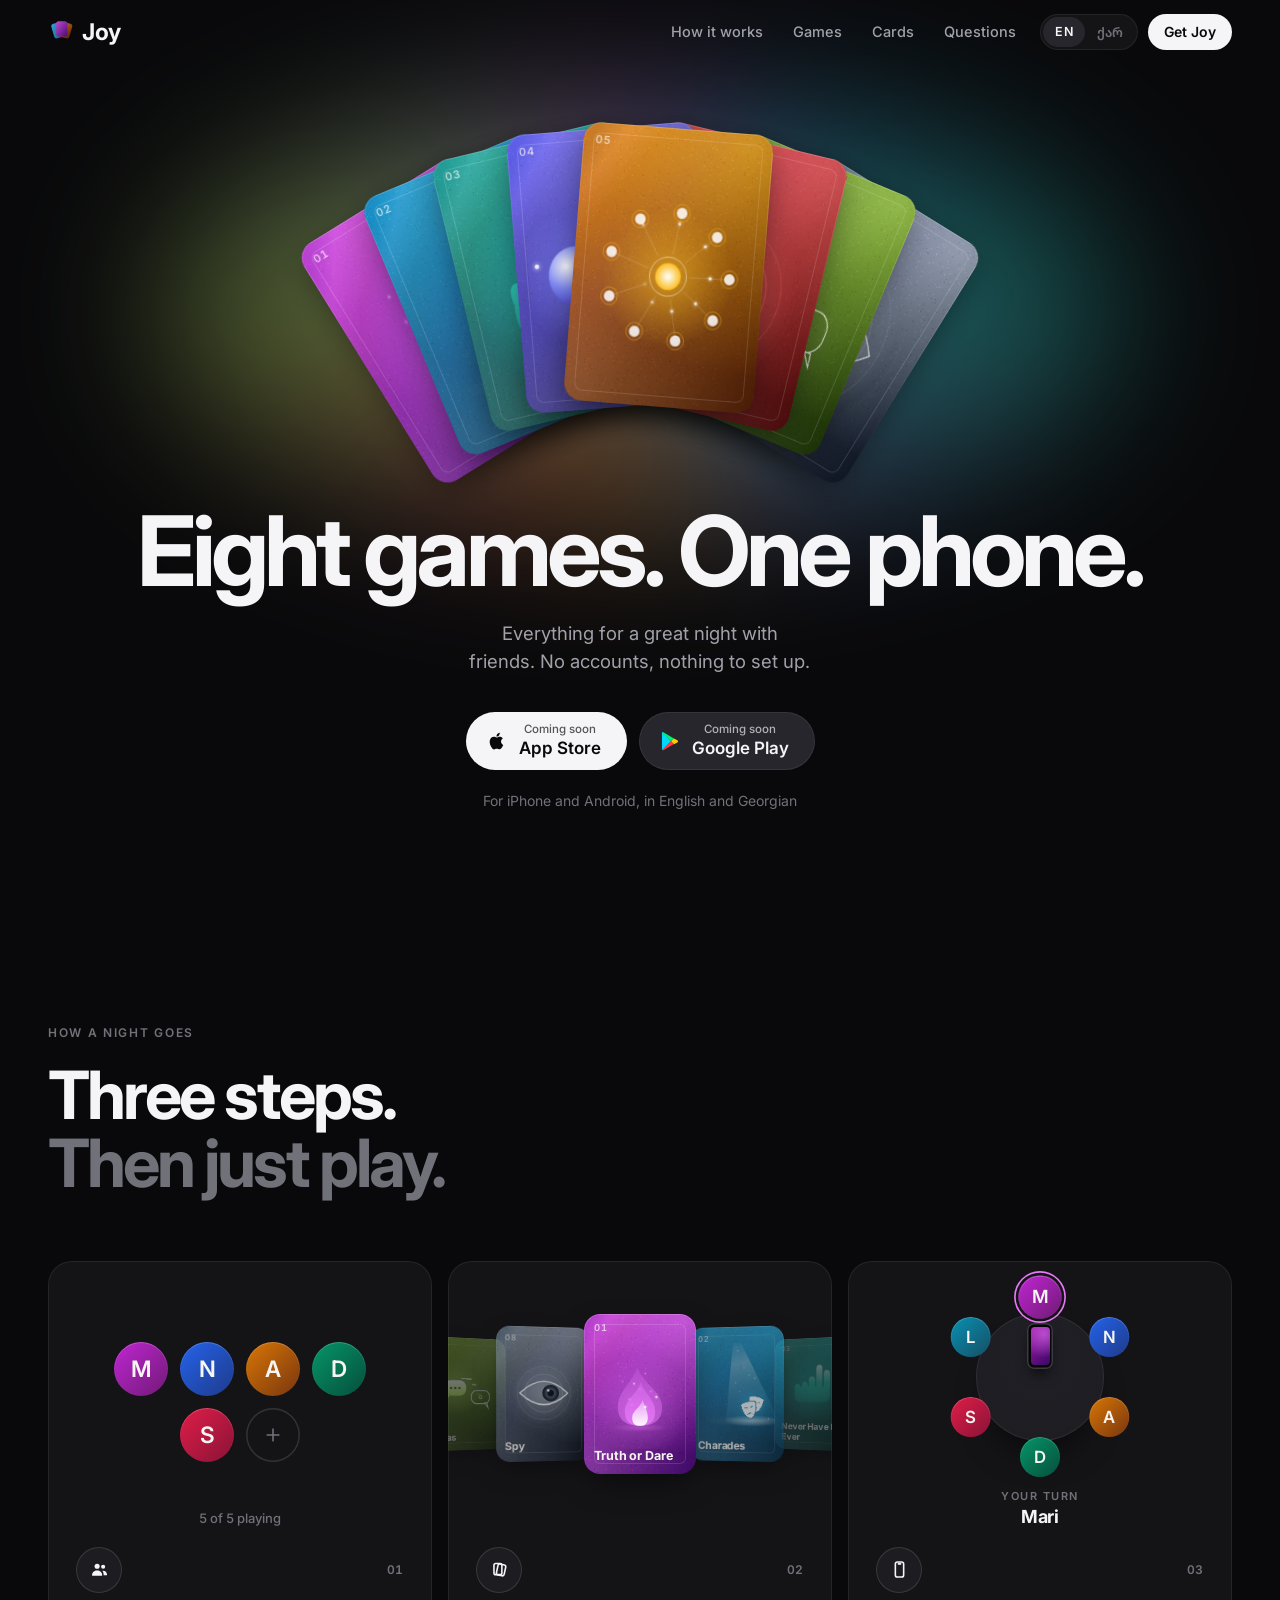
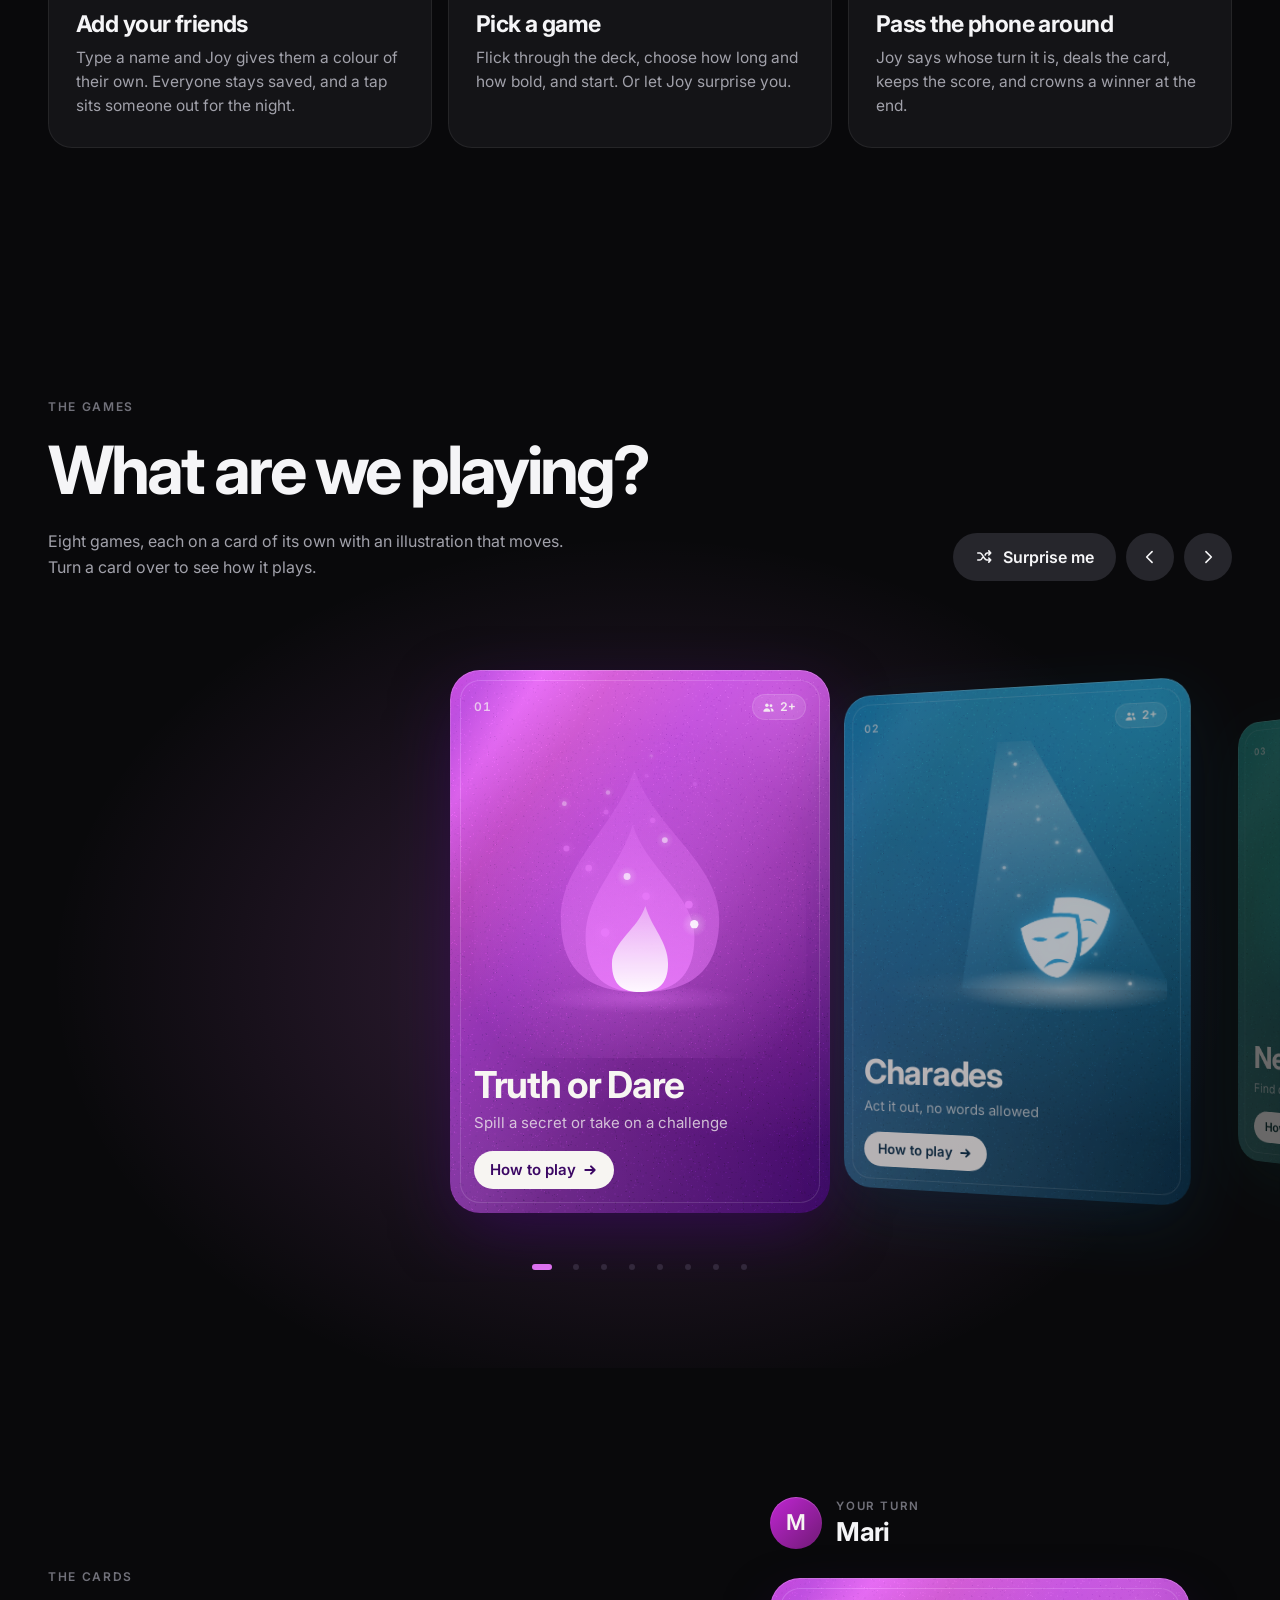
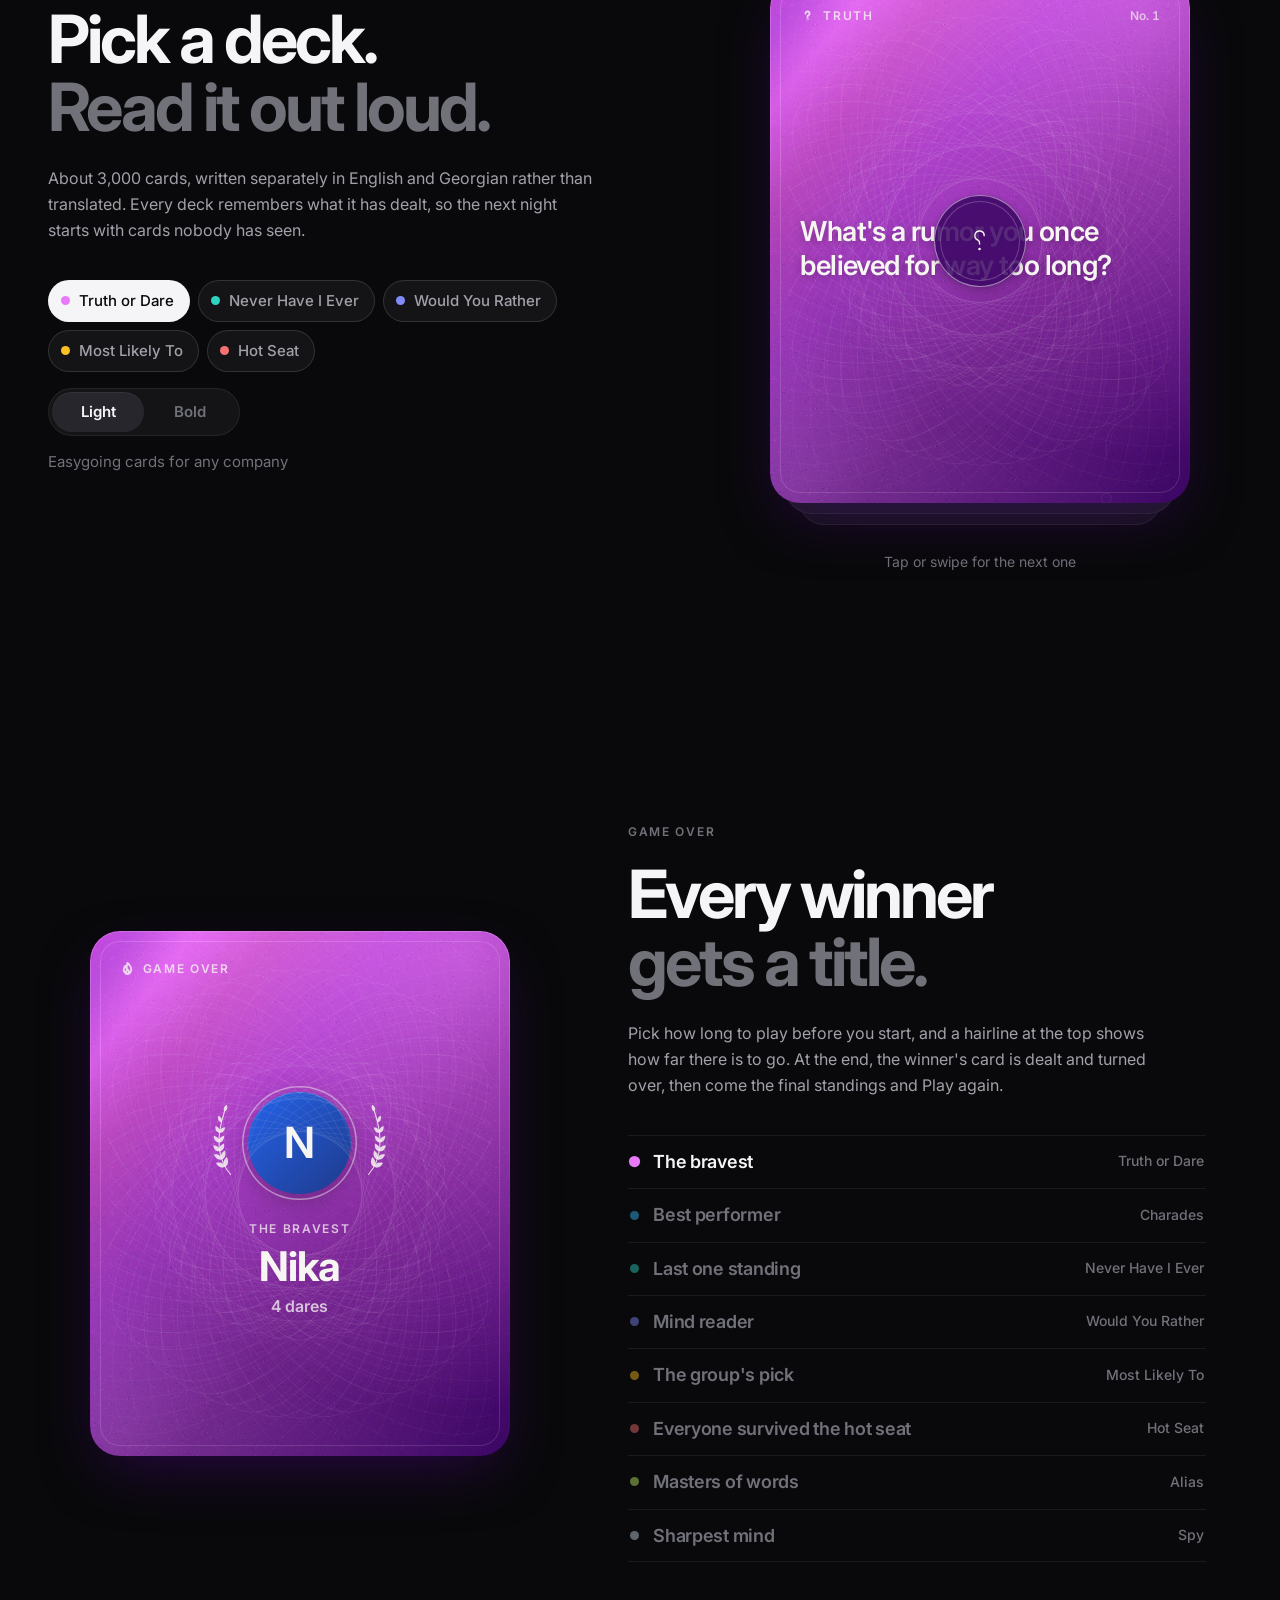
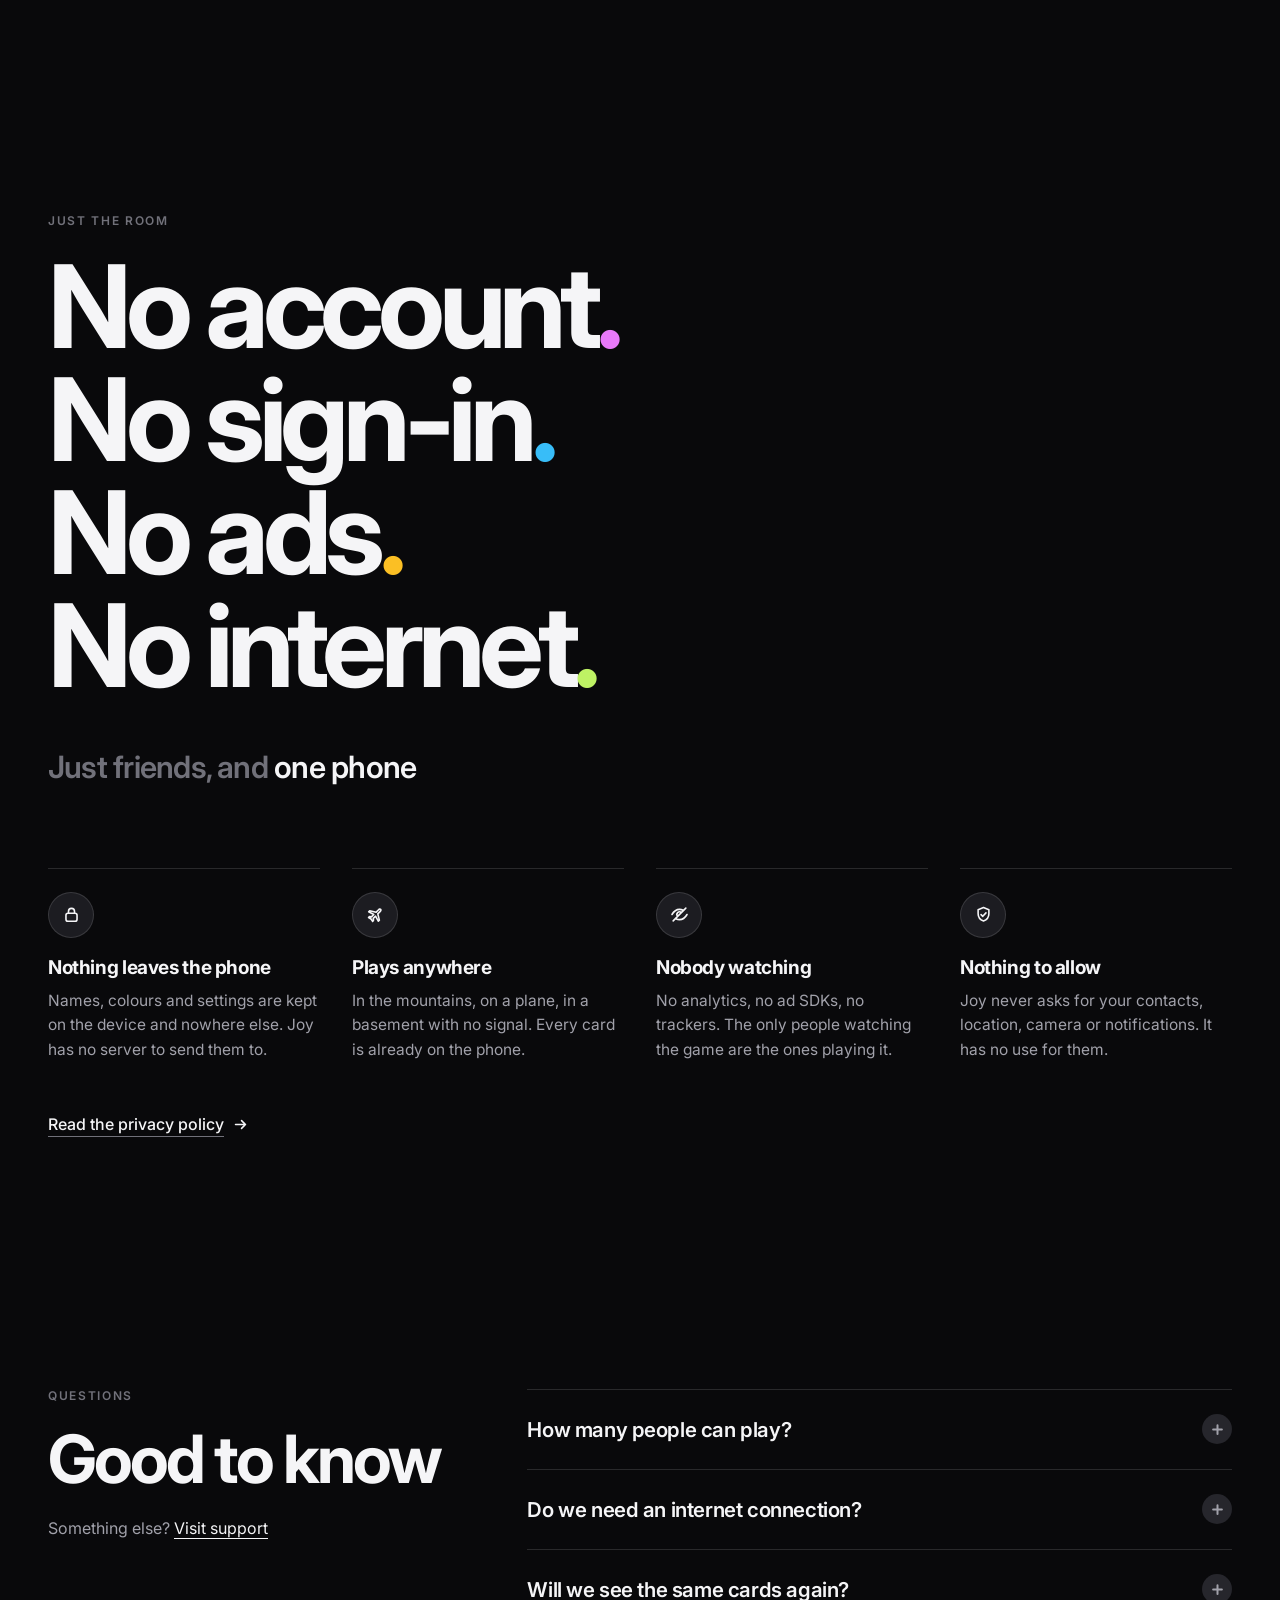
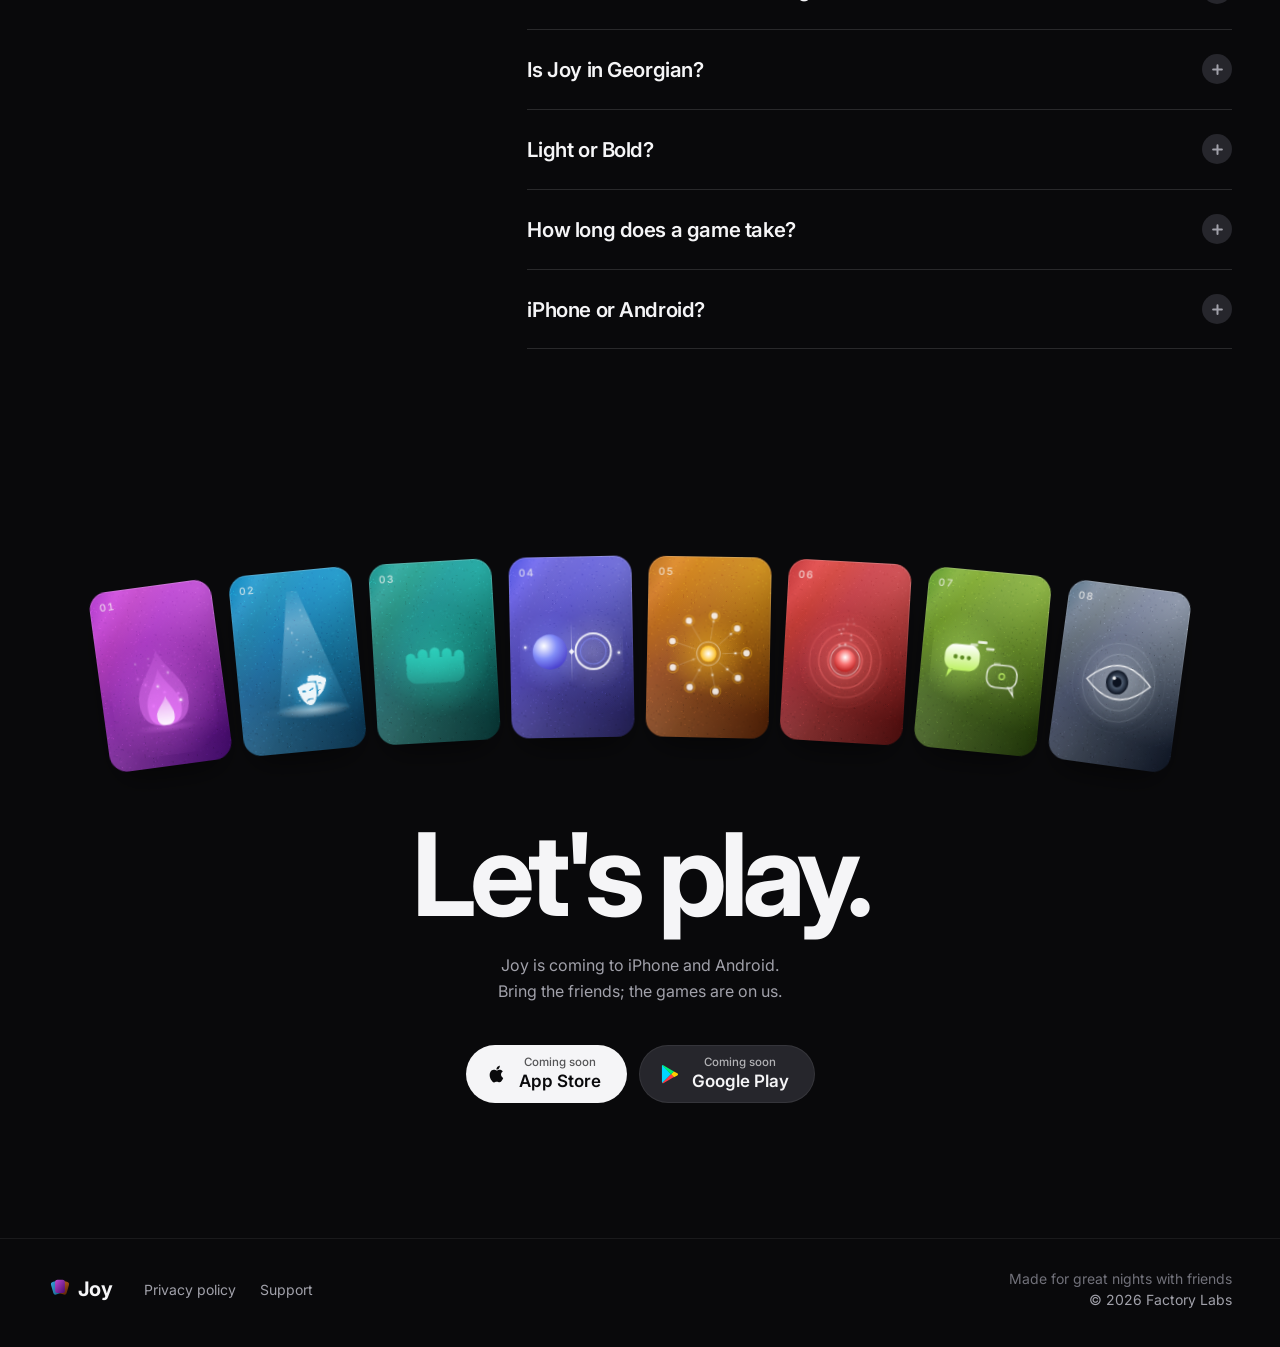
==== commit 903519bb: "Retire the 18+ deck, as the app has The app folded 18+ into Bold, so the site now has two levels, Li" ====
--- a/index.html
+++ b/index.html
@@ -190,7 +190,6 @@
           <i class="seg__thumb" id="segThumb" aria-hidden="true"></i>
           <button type="button" role="radio" data-level="light" data-i18n="intensity_light">Light</button>
           <button type="button" role="radio" data-level="bold" data-i18n="intensity_bold">Bold</button>
-          <button type="button" role="radio" data-level="adult">18+</button>
         </div>
         <p class="seg__caption" id="segCaption" aria-live="polite"></p>
       </div>
@@ -204,16 +203,6 @@
         <p class="deal__hint" data-i18n="deal_hint">Tap or swipe for the next one</p>
       </div>
     </div>
-    <dialog class="alert" id="adult" aria-labelledby="adultTitle" aria-describedby="adultText">
-      <form class="alert__box" method="dialog">
-        <h3 id="adultTitle" data-i18n="adult_title">Is everyone here over 18?</h3>
-        <p id="adultText" data-i18n="adult_text">These cards are about flirting, dating, and drinking. We'll only ask once.</p>
-        <div class="alert__actions">
-          <button class="btn btn--primary" value="yes" data-i18n="adult_yes">Yes, everyone is</button>
-          <button class="btn btn--quiet" value="no" data-i18n="adult_no">Cancel</button>
-        </div>
-      </form>
-    </dialog>
   </section>
 
   <!-- Every game has an end: the winner's card, dealt and turned over, with a title of its own. -->
@@ -248,7 +237,7 @@
         <li><span class="step__icon"><i data-icon="lock"></i></span><h3 data-i18n="pv1_t">Nothing leaves the phone</h3><p data-i18n="pv1_x">Names, colours and settings are kept on the device and nowhere else. Joy has no server to send them to.</p></li>
         <li><span class="step__icon"><i data-icon="airplane"></i></span><h3 data-i18n="pv2_t">Plays anywhere</h3><p data-i18n="pv2_x">In the mountains, on a plane, in a basement with no signal. Every card is already on the phone.</p></li>
         <li><span class="step__icon"><i data-icon="eye.slash"></i></span><h3 data-i18n="pv3_t">Nobody watching</h3><p data-i18n="pv3_x">No analytics, no ad SDKs, no trackers. The only people watching the game are the ones playing it.</p></li>
-        <li><span class="step__icon"><b style="font:700 12.5px/1 var(--sans);letter-spacing:-.02em">18+</b></span><h3 data-i18n="pv4_t">18+ asks first</h3><p data-i18n="pv4_x">Before its first card is dealt, the 18+ deck asks once whether everyone is over 18.</p></li>
+        <li><span class="step__icon"><i data-icon="checkmark.shield"></i></span><h3 data-i18n="pv4_t">Nothing to allow</h3><p data-i18n="pv4_x">Joy never asks for your contacts, location, camera or notifications. It has no use for them.</p></li>
       </ul>
       <a class="more reveal" href="privacy.html"><span data-i18n="pv_link">Read the privacy policy</span><i data-icon="arrow.right"></i></a>
     </div>
@@ -267,7 +256,7 @@
         <details><summary><span data-i18n="q2">Do we need an internet connection?</span><i class="tog" aria-hidden="true"><i data-icon="plus"></i></i></summary><p data-i18n="a2"></p></details>
         <details><summary><span data-i18n="q3">Will we see the same cards again?</span><i class="tog" aria-hidden="true"><i data-icon="plus"></i></i></summary><p data-i18n="a3"></p></details>
         <details><summary><span data-i18n="q4">Is Joy in Georgian?</span><i class="tog" aria-hidden="true"><i data-icon="plus"></i></i></summary><p data-i18n="a4"></p></details>
-        <details><summary><span data-i18n="q5">What's in the 18+ decks?</span><i class="tog" aria-hidden="true"><i data-icon="plus"></i></i></summary><p data-i18n="a5"></p></details>
+        <details><summary><span data-i18n="q5">Light or Bold?</span><i class="tog" aria-hidden="true"><i data-icon="plus"></i></i></summary><p data-i18n="a5"></p></details>
         <details><summary><span data-i18n="q6">How long does a game take?</span><i class="tog" aria-hidden="true"><i data-icon="plus"></i></i></summary><p data-i18n="a6"></p></details>
         <details><summary><span data-i18n="q7">iPhone or Android?</span><i class="tog" aria-hidden="true"><i data-icon="plus"></i></i></summary><p data-i18n="a7"></p></details>
       </div>
--- a/assets/styles.css
+++ b/assets/styles.css
@@ -365,10 +365,12 @@
 .chip:active { transform: scale(.96); }
 .chip[aria-checked="true"] { background: var(--text); color: var(--canvas); box-shadow: none; }
 .seg { position: relative; display: inline-grid; grid-auto-flow: column; grid-auto-columns: 1fr; margin-top: 16px; padding: 4px; border-radius: 999px; background: var(--surface); box-shadow: inset 0 0 0 1px var(--hair); }
-.seg__thumb { position: absolute; top: 4px; bottom: 4px; left: 4px; width: calc((100% - 8px) / 3); border-radius: 999px; background: var(--control); box-shadow: inset 0 1px 0 rgba(255, 255, 255, .06); transition: transform .38s var(--arrive); }
+.seg__thumb { position: absolute; top: 4px; bottom: 4px; left: 4px; width: calc((100% - 8px) / 2); border-radius: 999px; background: var(--control); box-shadow: inset 0 1px 0 rgba(255, 255, 255, .06); transition: transform .38s var(--arrive); }
 .seg button { position: relative; z-index: 1; height: 40px; min-width: 92px; padding: 0 18px; border: 0; background: none; cursor: pointer; border-radius: 999px; color: var(--text-3); font: 600 15px/1 var(--sans); transition: color .22s var(--quiet); }
 .seg button:hover, .seg button[aria-checked="true"] { color: var(--text); }
-.seg__caption { margin-top: 14px; min-height: 3.2em; max-width: 30em; color: var(--text-3); font-size: 15px; line-height: 1.55; }
+.seg__caption { display: grid; margin-top: 14px; min-height: 3.2em; max-width: 30em; color: var(--text-3); font-size: 15px; line-height: 1.55; }
+.seg__caption > span { grid-area: 1 / 1; }
+.seg__caption > span[aria-hidden] { visibility: hidden; }
 .seg__caption, .seg { transition: opacity .3s; }
 .seg.is-off, .seg__caption.is-off { opacity: .3; pointer-events: none; }
 
@@ -414,18 +416,6 @@
 .wyr__or::before, .wyr__or::after { content: ""; flex: 1; height: 1px; background: rgba(255, 255, 255, .22); }
 
 .deal__hint { margin-top: 48px; text-align: center; color: var(--text-3); font-size: 14px; }
-
-/* The one question the 18+ deck asks. */
-.alert { border: 0; padding: 0; background: none; color: var(--text); max-width: none; }
-.alert::backdrop { background: rgba(0, 0, 0, .62); -webkit-backdrop-filter: blur(8px); backdrop-filter: blur(8px); }
-.alert[open] { animation: alert-in .32s var(--press); }
-@keyframes alert-in { from { opacity: 0; transform: scale(1.06); } }
-.alert__box { width: min(340px, calc(100vw - 40px)); padding: 26px 20px 16px; border-radius: 26px; background: var(--raised); box-shadow: inset 0 0 0 1px var(--hair), 0 40px 90px -20px #000; text-align: center; }
-.alert__box h3 { font: 700 20px/1.25 var(--display); letter-spacing: -.02em; }
-html[lang="ka"] .alert__box h3 { font-size: 18px; letter-spacing: 0; }
-.alert__box p { margin-top: 8px; color: var(--text-2); font-size: 15px; line-height: 1.5; }
-.alert__actions { display: grid; gap: 6px; margin-top: 22px; }
-.alert__actions .btn { width: 100%; }
 
 /* ------------------------------------------------------------------ every winner gets a title */
 
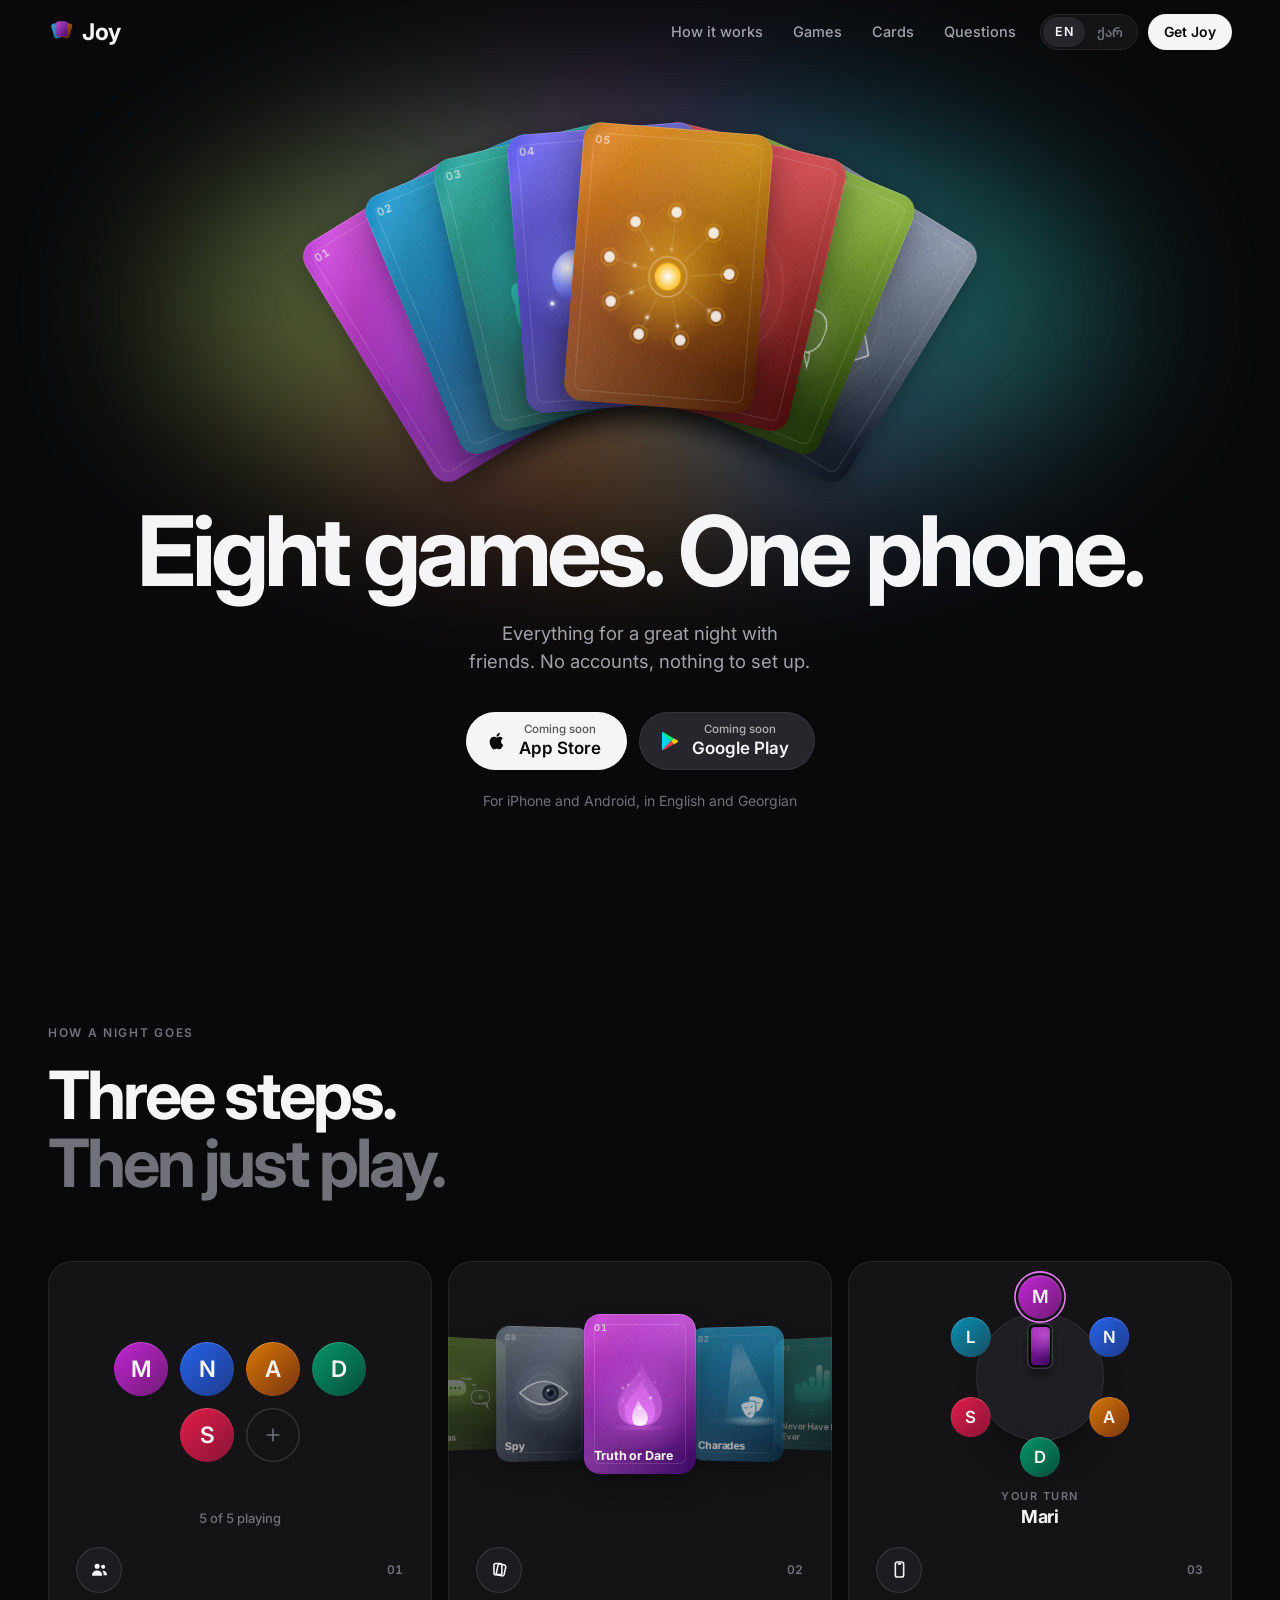
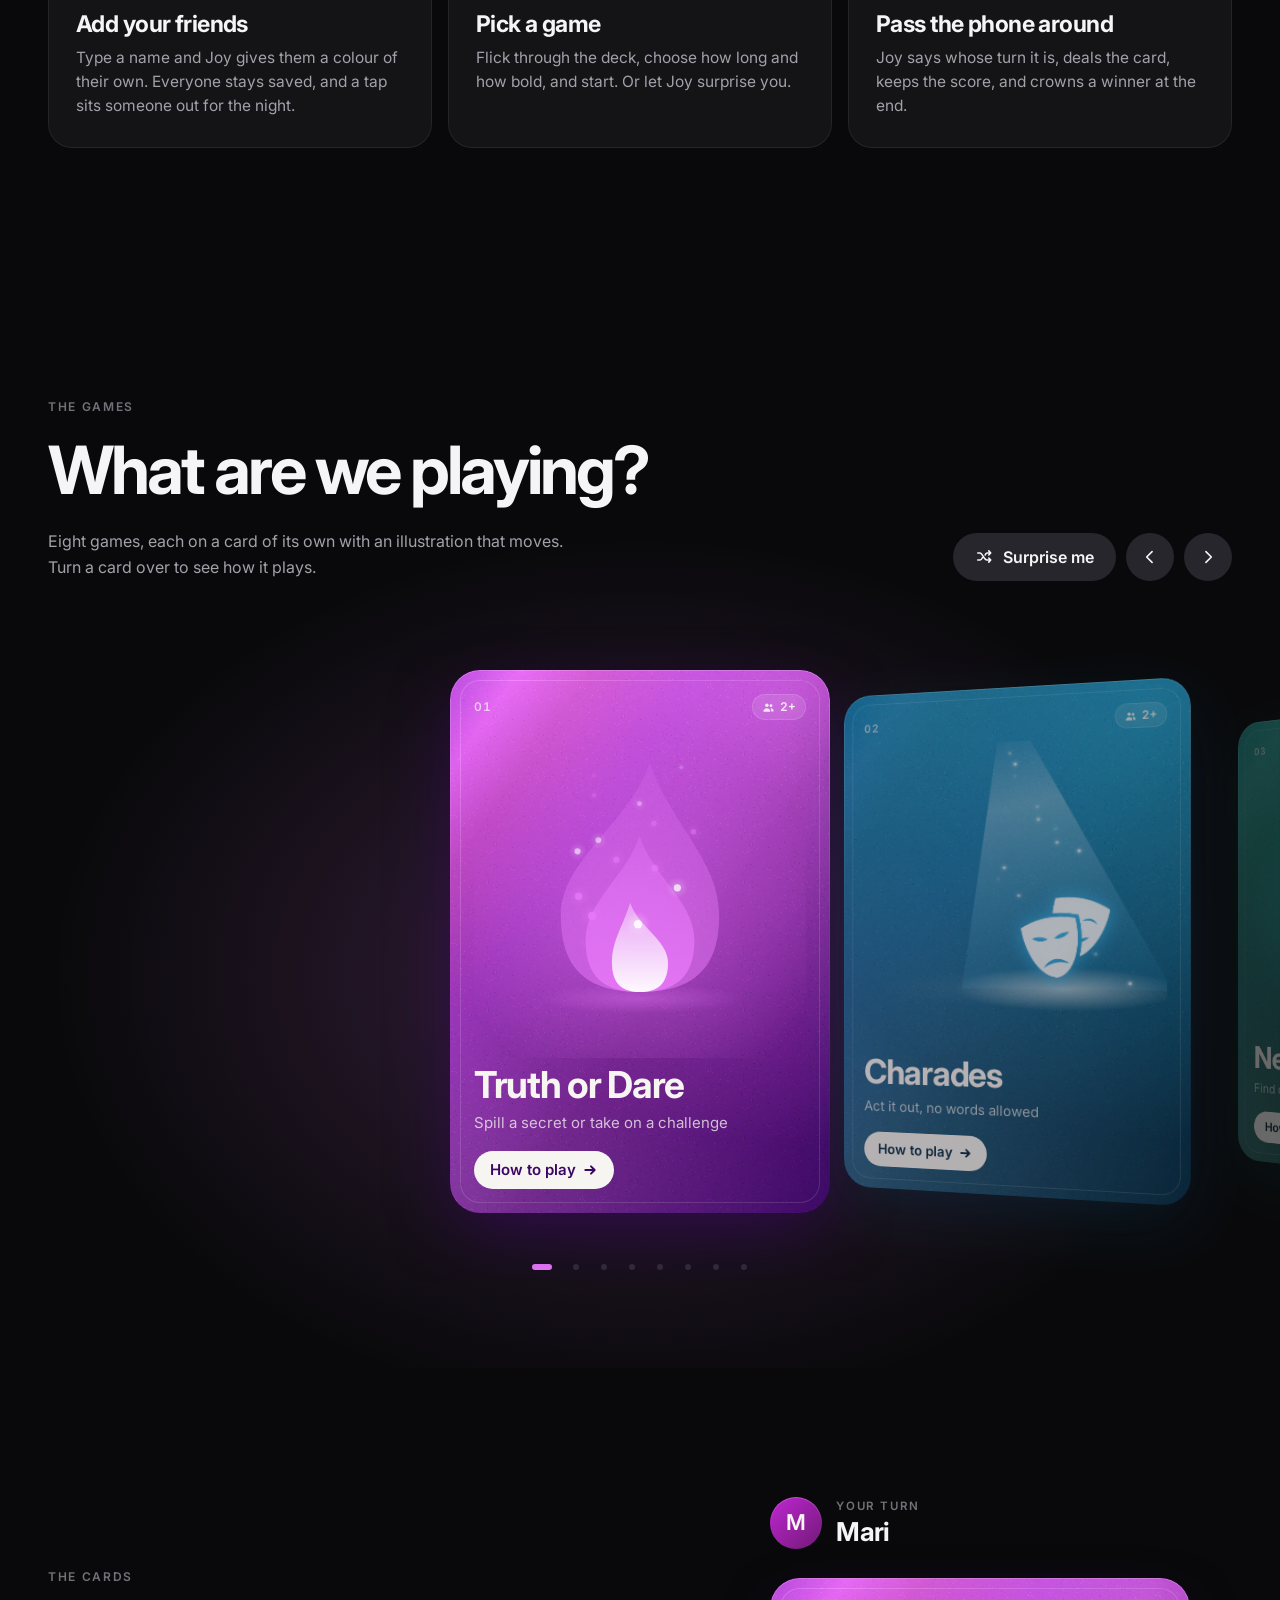
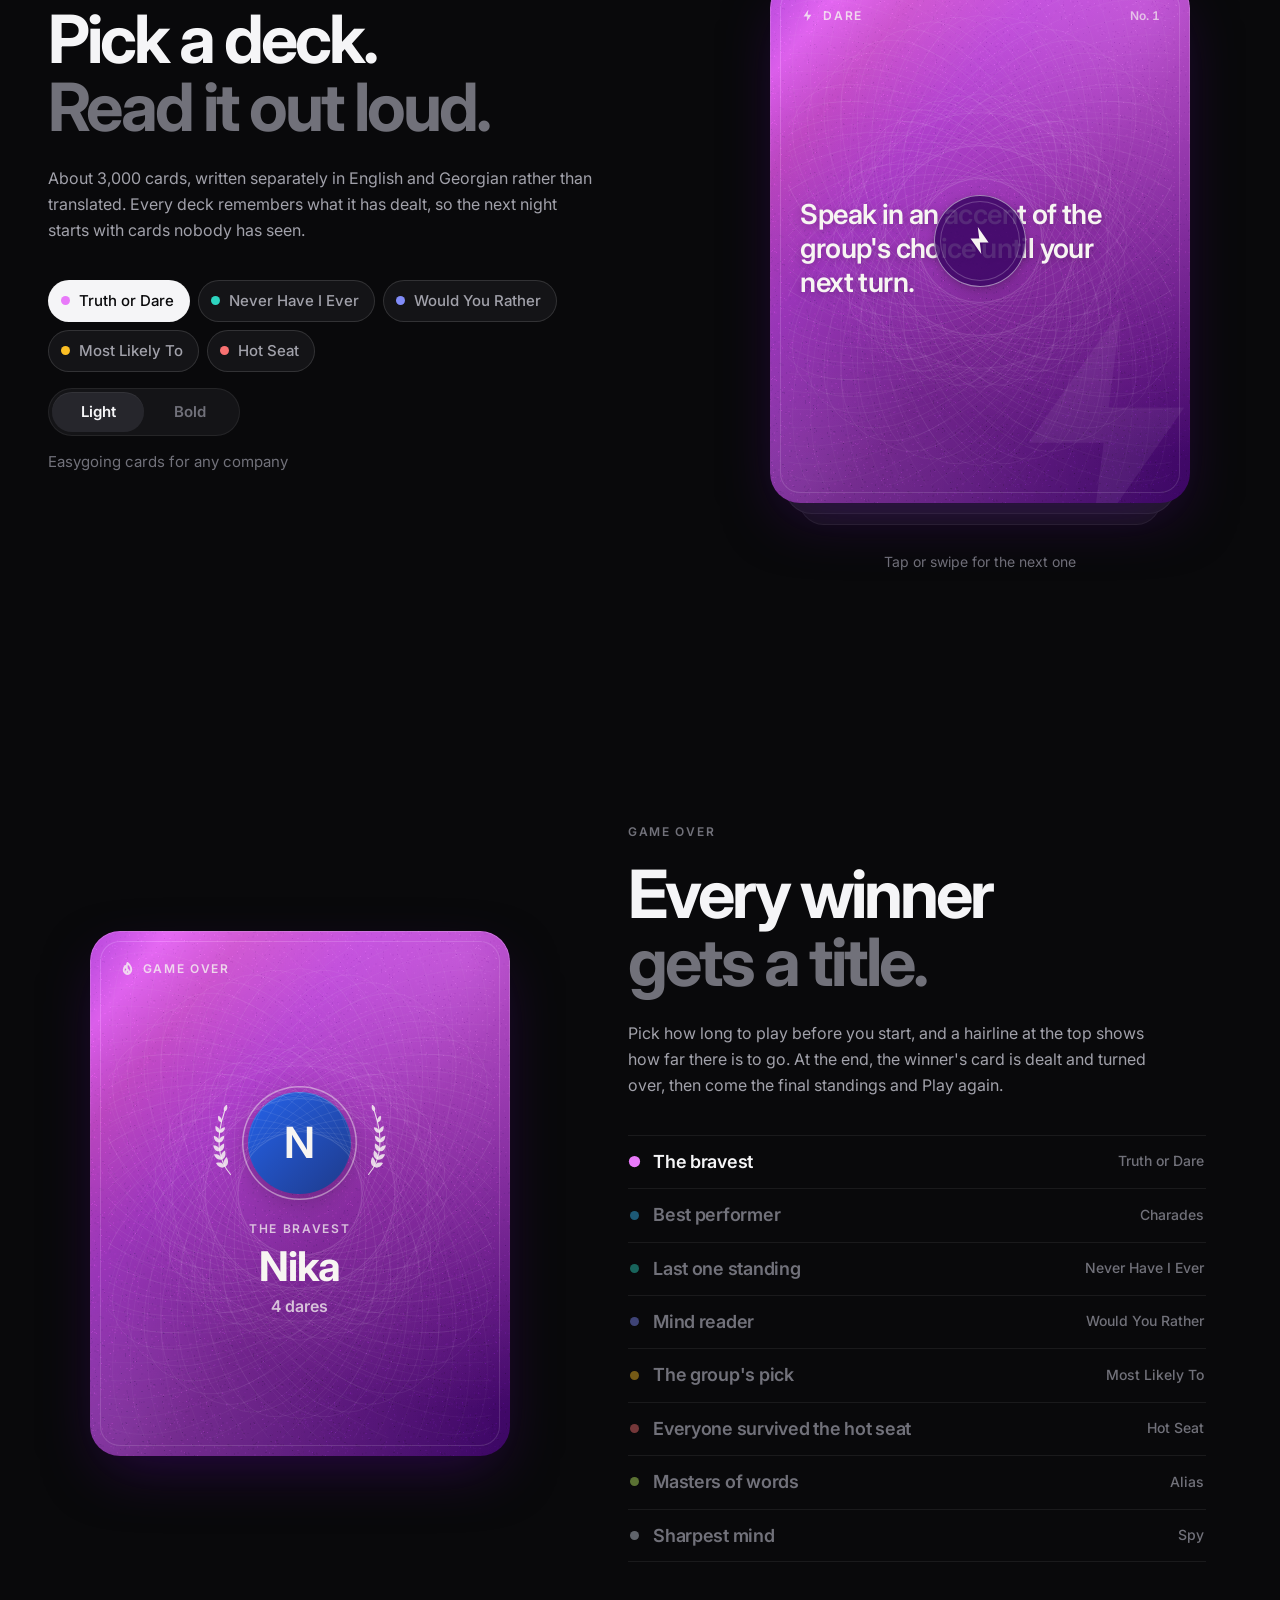
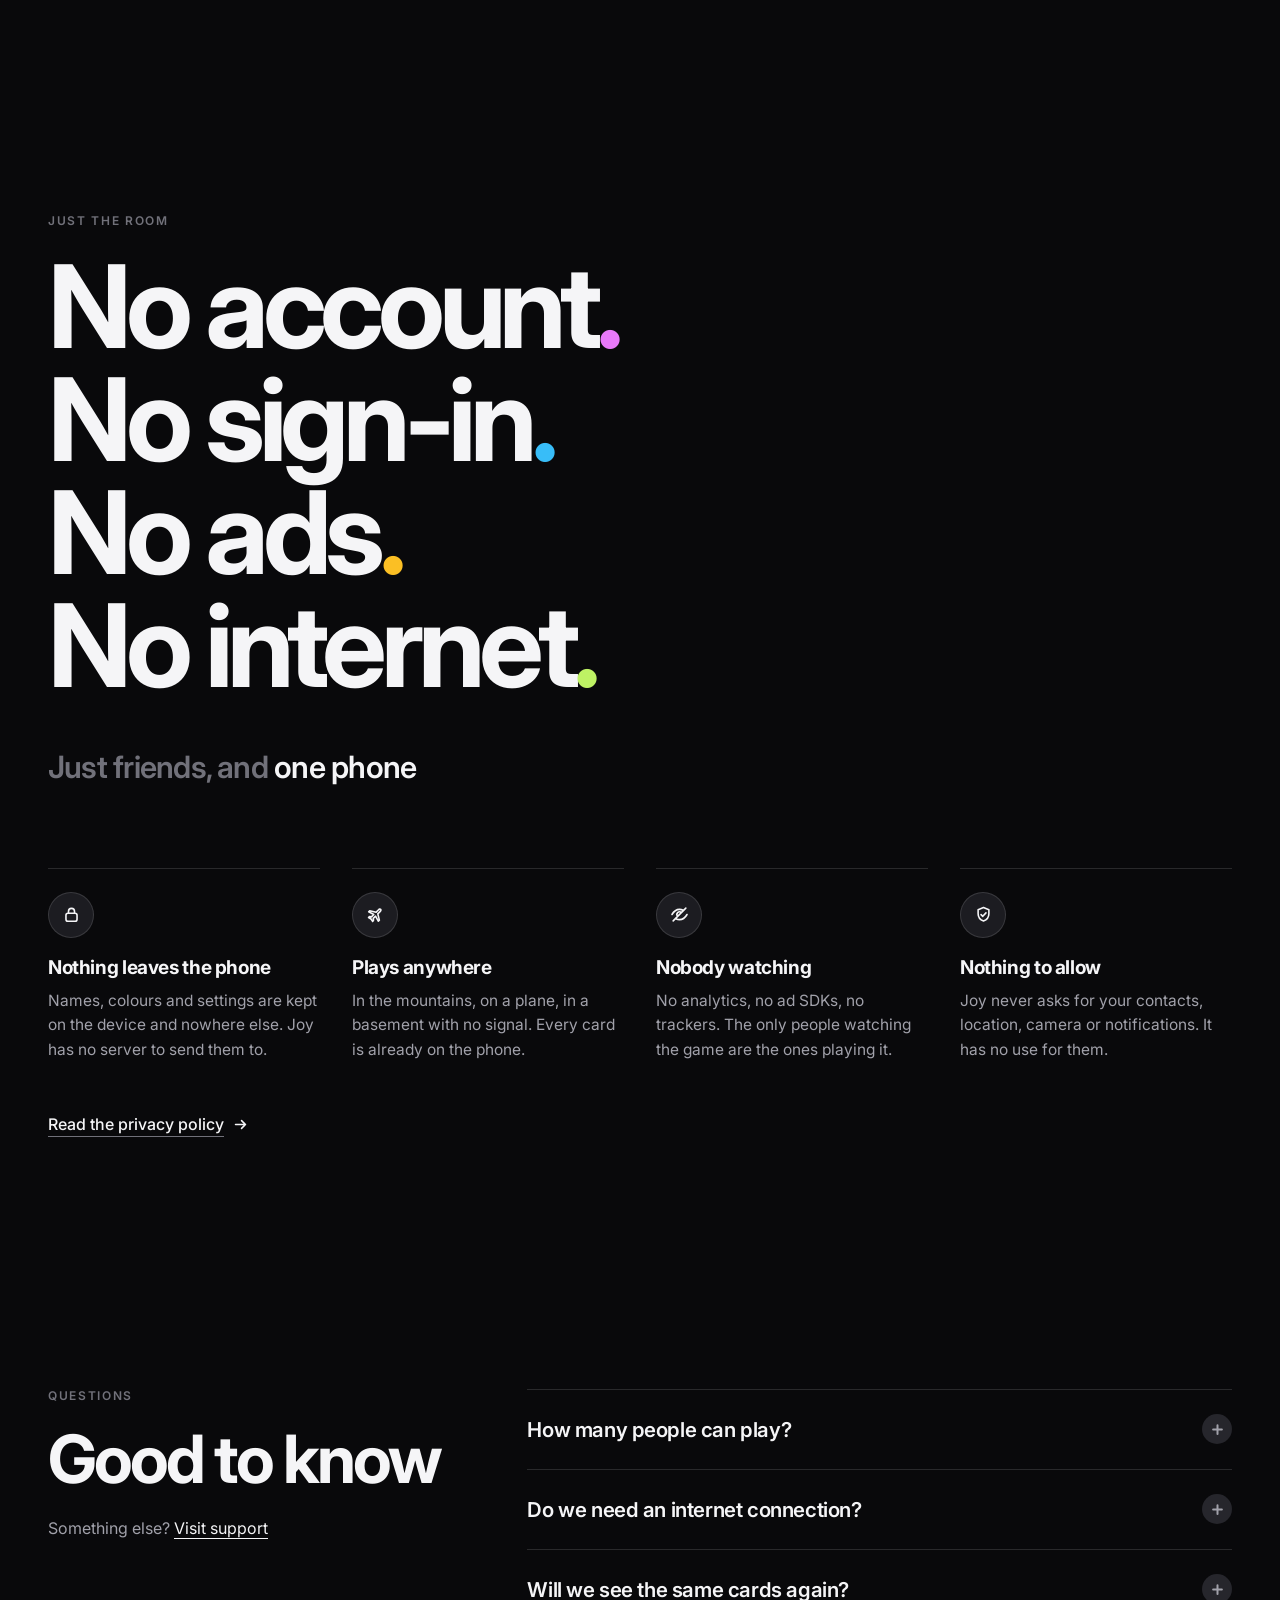
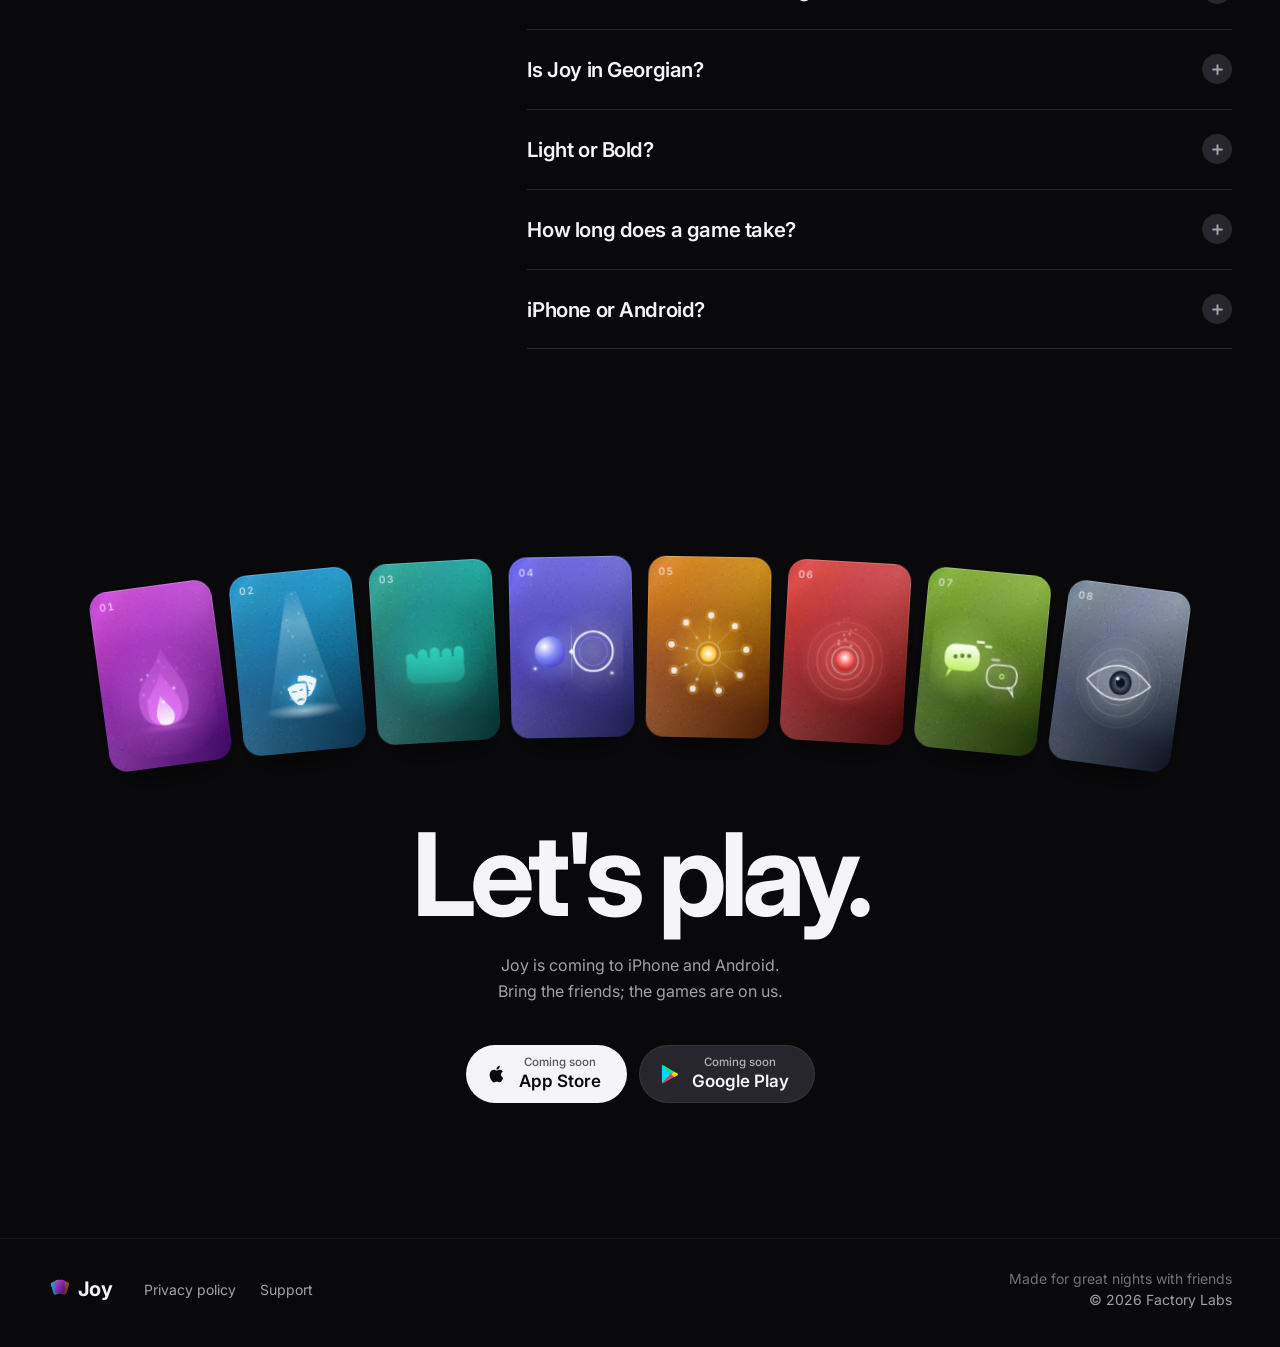
==== commit 9cfdbf8b: "Version the scripts and stylesheets so browsers fetch the new copy Without it a browser keeps servin" ====
--- a/index.html
+++ b/index.html
@@ -27,7 +27,7 @@
 <link rel="preconnect" href="https://fonts.googleapis.com">
 <link rel="preconnect" href="https://fonts.gstatic.com" crossorigin>
 <link rel="stylesheet" href="https://fonts.googleapis.com/css2?family=Inter:opsz,wght@14..32,400..700&family=Noto+Sans+Georgian:wght@400;500;600;700&display=swap">
-<link rel="stylesheet" href="assets/styles.css">
+<link rel="stylesheet" href="assets/styles.css?v=e087745">
 <script type="application/ld+json">
 {
   "@context": "https://schema.org",
@@ -289,8 +289,8 @@
   <p class="foot__copy"><span data-i18n="footer_made">Made for great nights with friends</span><br><a href="https://factorylabs.app/">© 2026 Factory Labs</a></p>
 </footer>
 
-<script src="assets/cards.js"></script>
-<script src="assets/deck.js"></script>
-<script src="assets/app.js"></script>
+<script src="assets/cards.js?v=e087745"></script>
+<script src="assets/deck.js?v=e087745"></script>
+<script src="assets/app.js?v=e087745"></script>
 </body>
 </html>
--- a/assets/styles.css
+++ b/assets/styles.css
@@ -1,4 +1,4 @@
-/* Joy — dark, quiet and premium everywhere except the cards. The cards are the show.
+/* Joy: dark, quiet and premium everywhere except the cards. The cards are the show.
    A near-black canvas, graphite surfaces with a one-pixel hairline, and colour kept
    for the games and the players: each owns a hue, a deep gradient for its cards and
    a lifted glow for its small accents. One sans, set bold and tight, as in Theme.swift. */
@@ -254,7 +254,7 @@
 html[lang="ka"] .step h3 { font-size: 20px; letter-spacing: 0; }
 .step__body p { color: var(--text-2); font-size: 15.5px; line-height: 1.55; }
 
-/* 01 — the roster: tap a circle to sit someone out tonight */
+/* 01: the roster: tap a circle to sit someone out tonight */
 .roster { display: flex; flex-wrap: wrap; justify-content: center; align-content: center; gap: 12px; width: min(100%, 270px); }
 .roster .avatar { --s: 54px; border: 0; padding: 0; cursor: pointer; transition: opacity .3s var(--quiet), filter .3s var(--quiet), transform .32s var(--press); -webkit-tap-highlight-color: transparent; }
 .roster .avatar:active { transform: scale(.93); }
@@ -267,7 +267,7 @@
 .roster__count { position: absolute; left: 0; right: 0; bottom: 18px; text-align: center; color: var(--text-3); font: 500 13px/1 var(--sans); font-variant-numeric: tabular-nums; }
 @keyframes pop { from { transform: scale(.4); opacity: 0; } to { transform: none; opacity: 1; } }
 
-/* 02 — the deck, flicked through on its own */
+/* 02: the deck, flicked through on its own */
 .mini { position: absolute; inset: 0; perspective: 720px; }
 .mini__card { position: absolute; left: 50%; top: 50%; width: 112px; height: 160px; margin: -88px 0 0 -56px; transition: transform .7s var(--arrive), opacity .7s var(--arrive); will-change: transform; }
 .mini__card .card { --r: 16px; --foil: .5; width: 100%; height: 100%; display: flex; flex-direction: column; padding: 9px 10px 11px; box-shadow: 0 12px 30px -8px rgba(0, 0, 0, .6); }
@@ -275,7 +275,7 @@
 .mini__card b { font: 700 12.5px/1.15 var(--display); letter-spacing: -.01em; text-align: left; }
 .mini__card .num { font-size: 9.5px; }
 
-/* 03 — the table from above, and the phone going round it */
+/* 03: the table from above, and the phone going round it */
 .step__stage--table { display: flex; flex-direction: column; align-items: center; justify-content: center; gap: 14px; }
 .round-table { position: relative; width: 200px; height: 200px; flex: none; }
 .round-table__top { position: absolute; inset: 36px; border-radius: 50%; background: radial-gradient(circle at 50% 35%, #202026, var(--raised)); box-shadow: inset 0 0 0 1px var(--hair), 0 24px 40px -24px #000; }
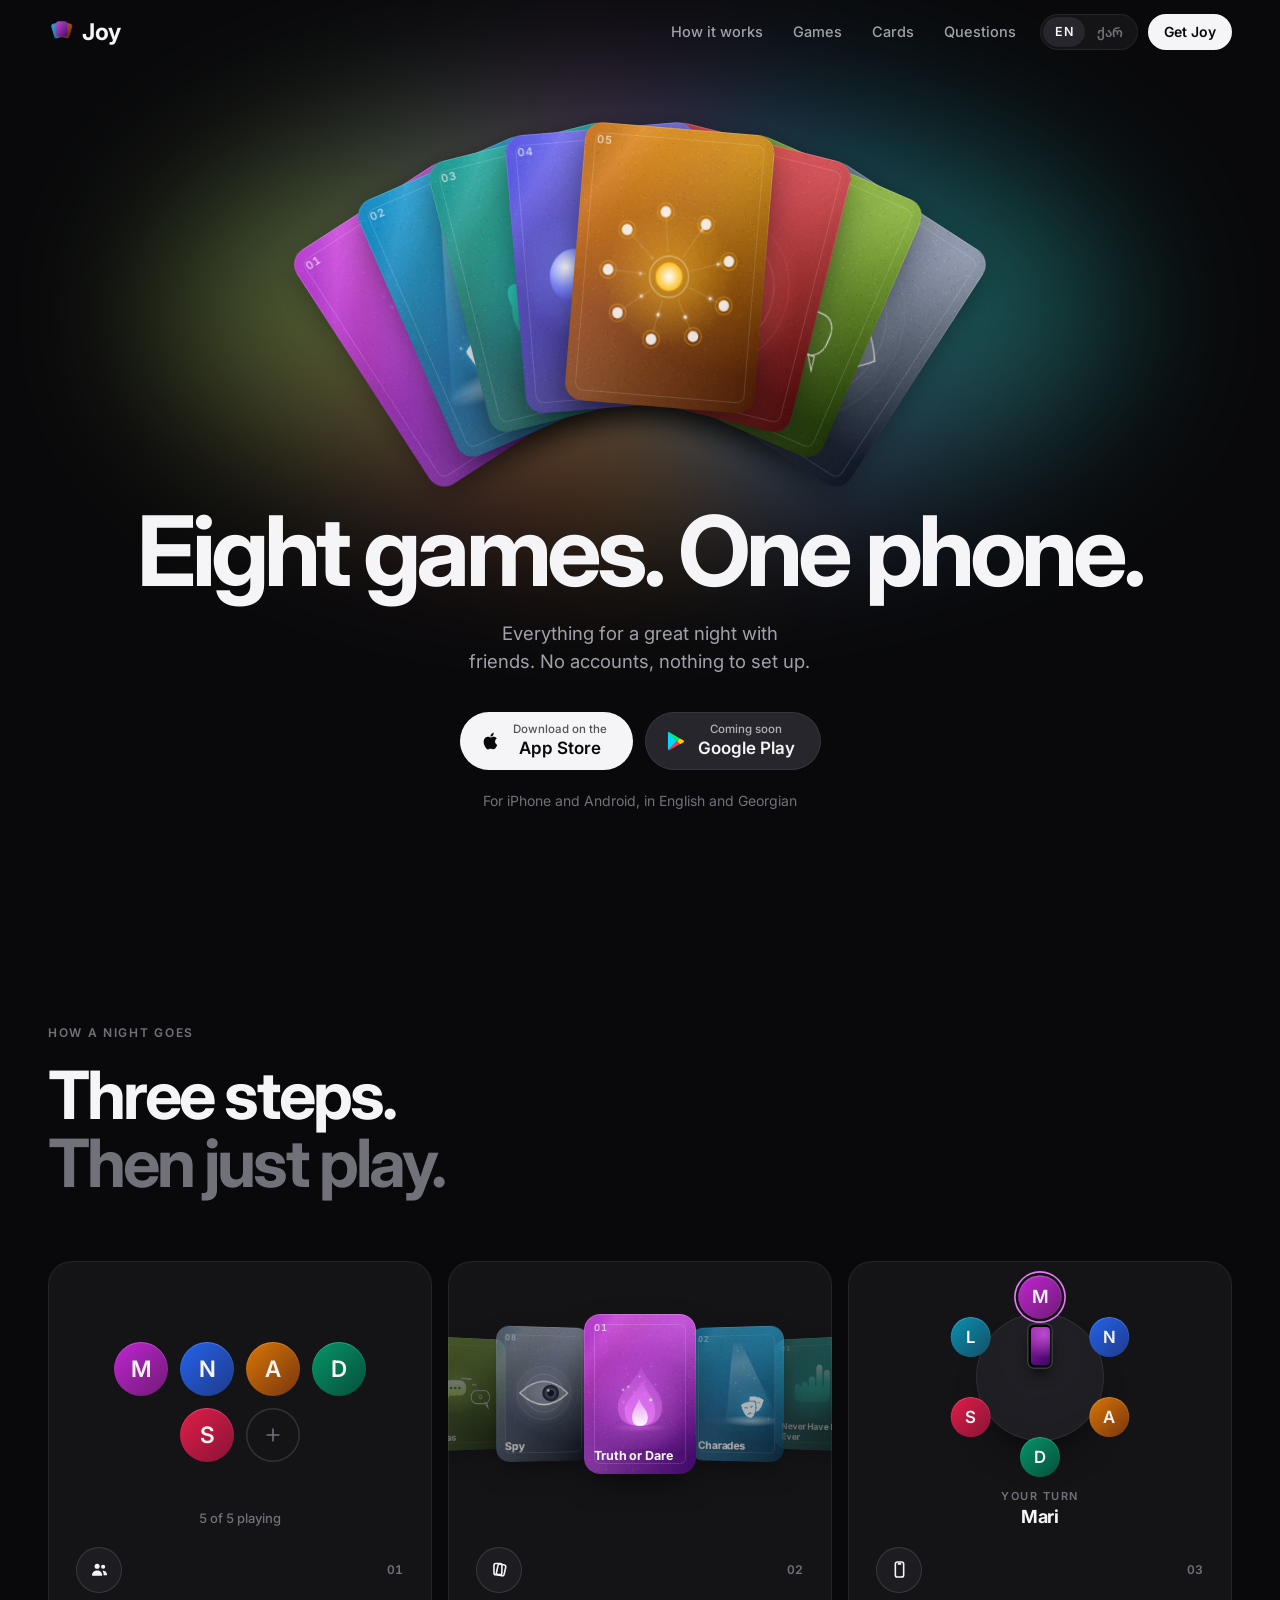
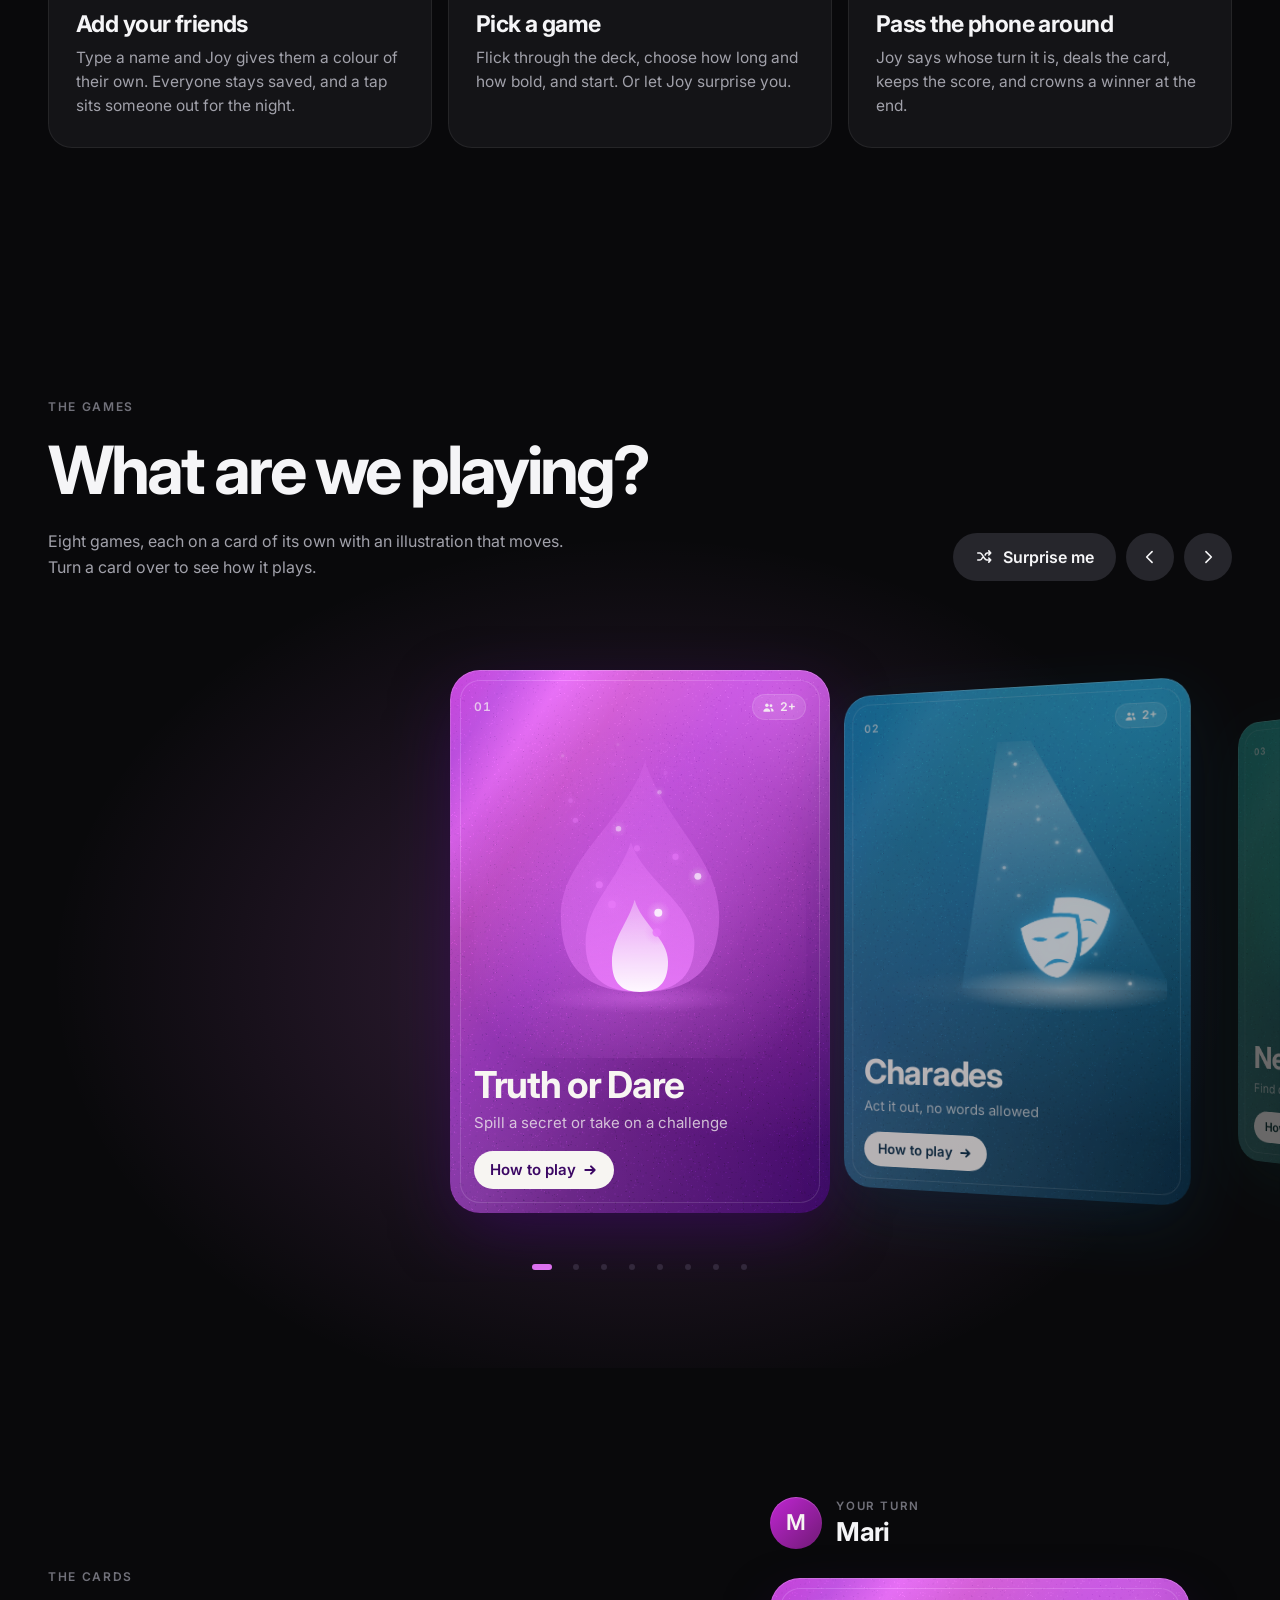
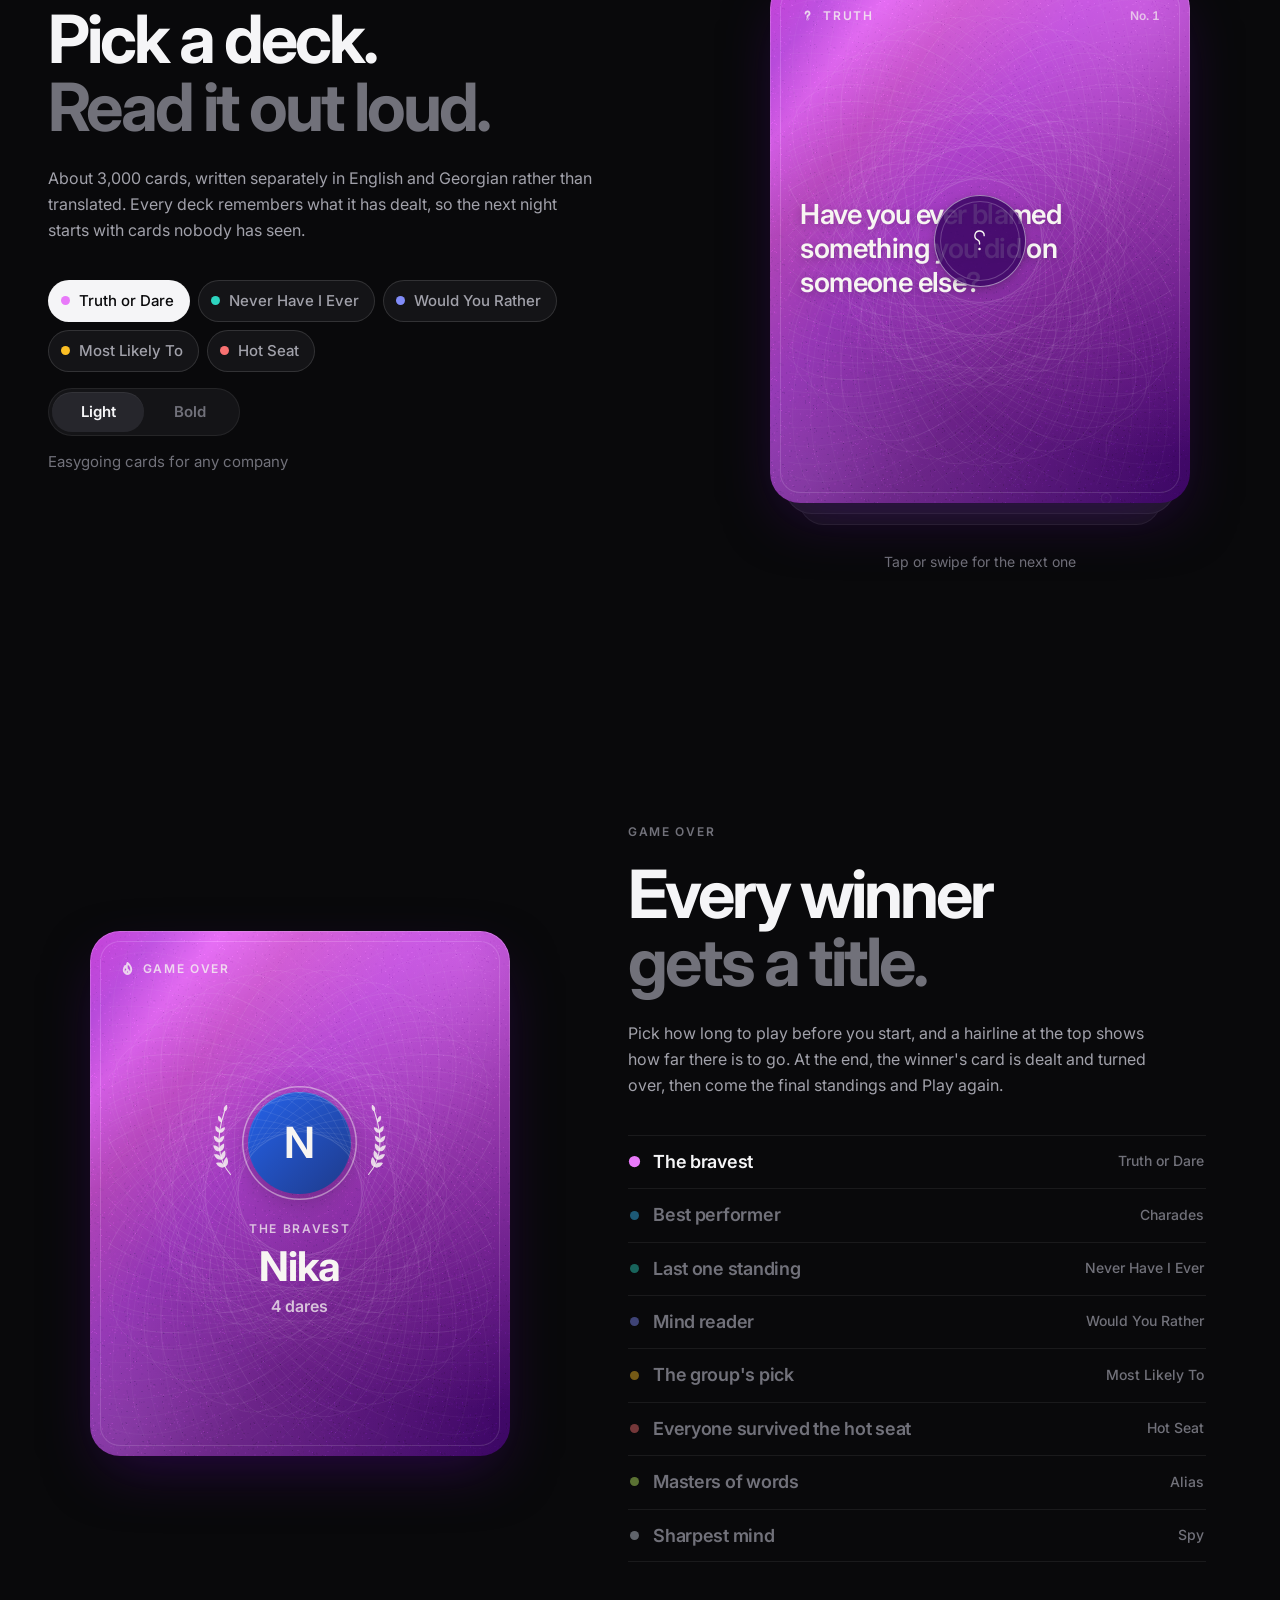
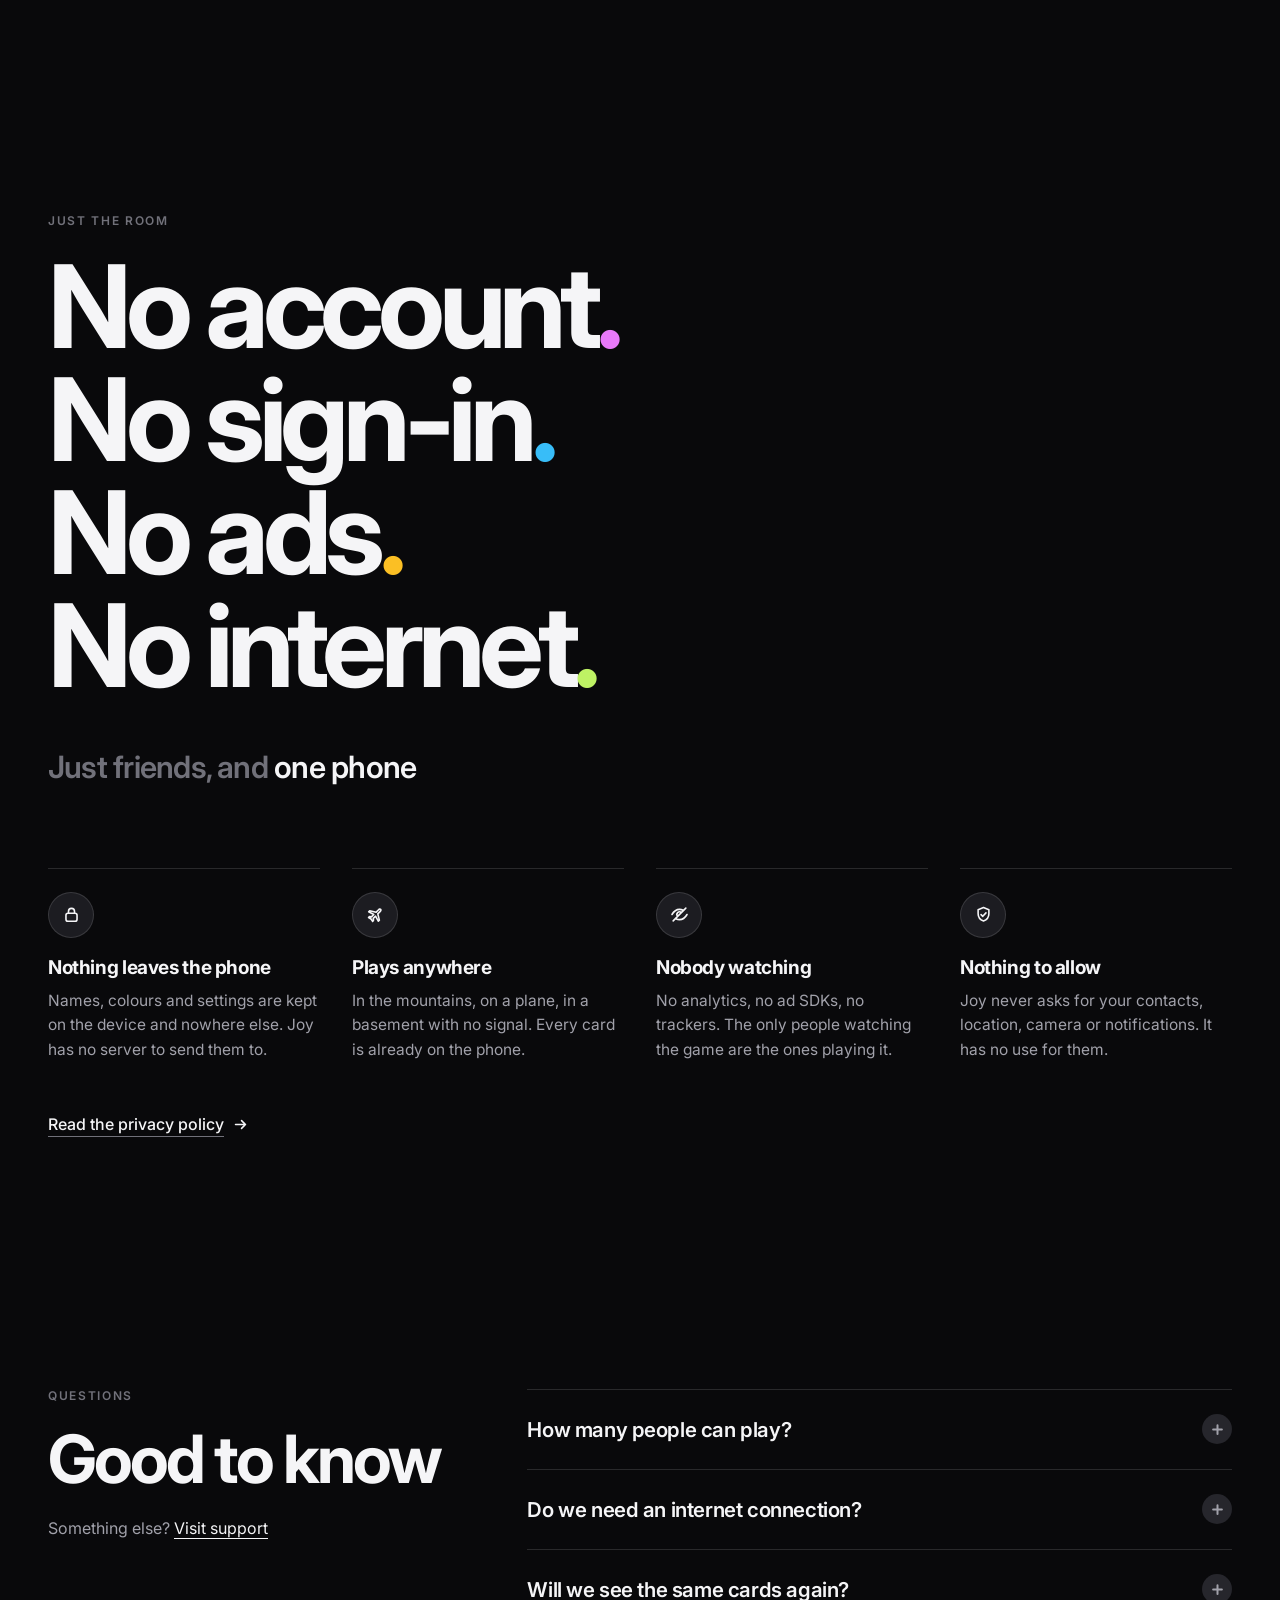
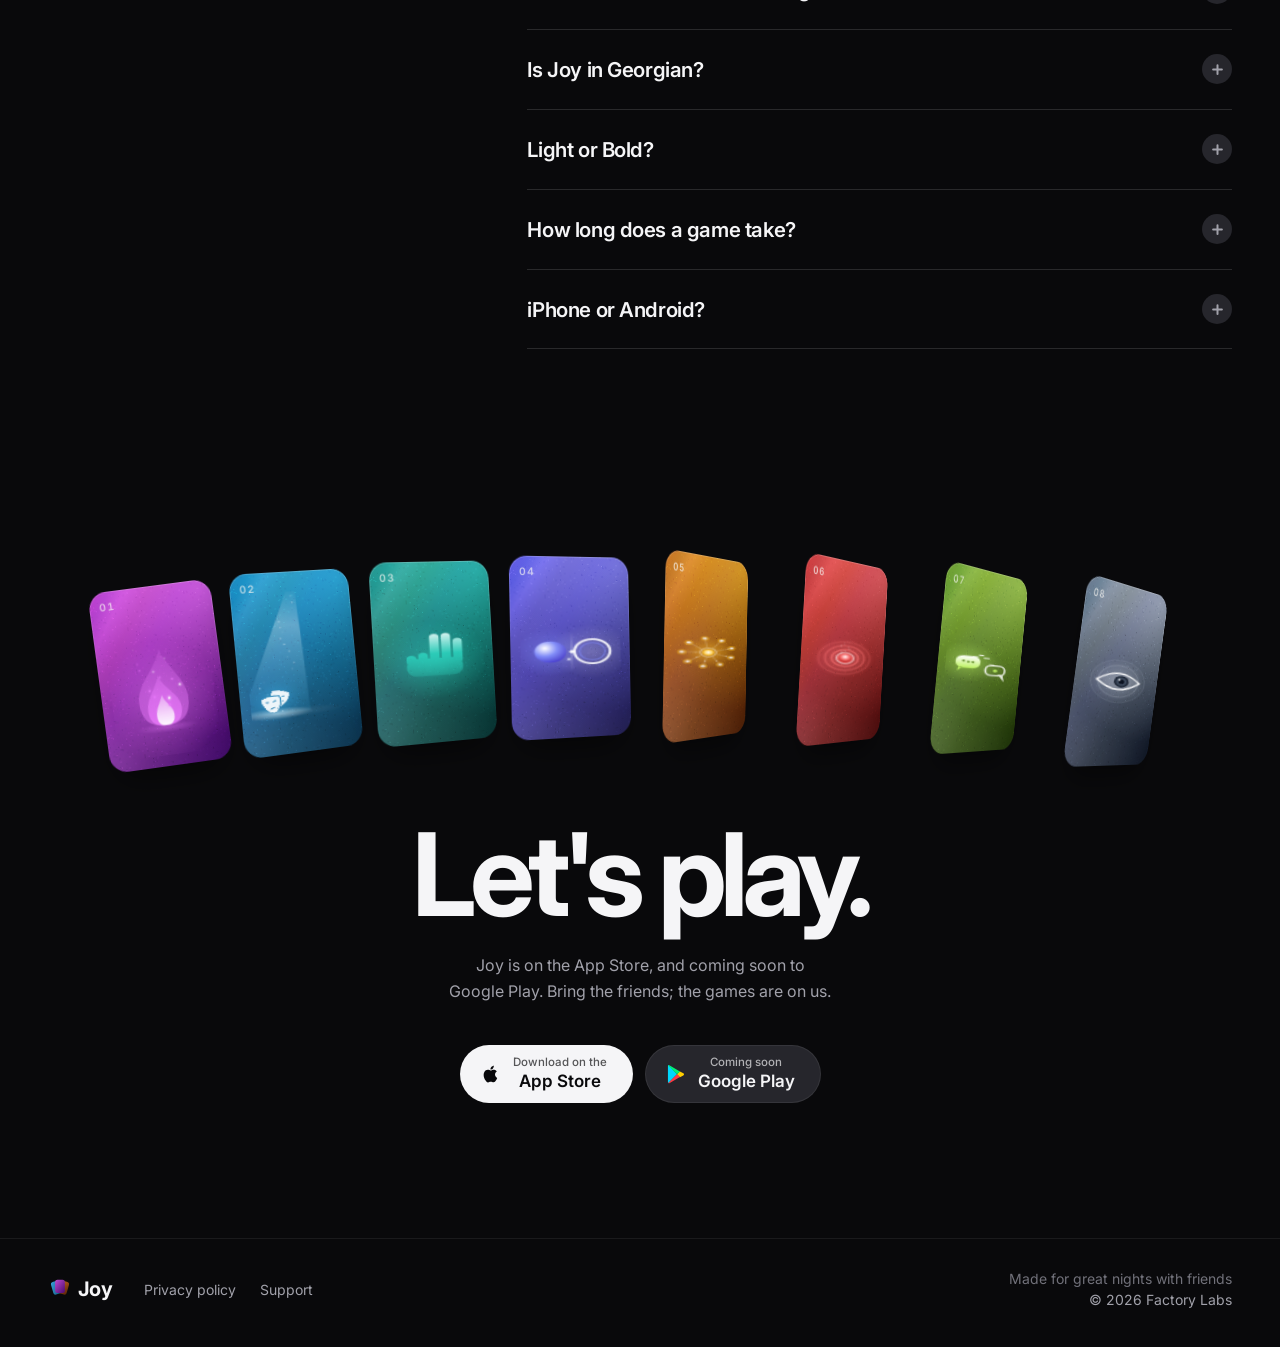
==== commit 98678cd9: "Link the App Store now that Joy is live there Google Play stays Coming soon, and the last section sa" ====
--- a/index.html
+++ b/index.html
@@ -24,6 +24,7 @@
 <link rel="icon" type="image/svg+xml" href="assets/favicon.svg">
 <link rel="icon" type="image/png" sizes="64x64" href="assets/favicon.png">
 <link rel="apple-touch-icon" href="assets/apple-touch-icon.png">
+<meta name="apple-itunes-app" content="app-id=6819158531">
 <link rel="preconnect" href="https://fonts.googleapis.com">
 <link rel="preconnect" href="https://fonts.gstatic.com" crossorigin>
 <link rel="stylesheet" href="https://fonts.googleapis.com/css2?family=Inter:opsz,wght@14..32,400..700&family=Noto+Sans+Georgian:wght@400;500;600;700&display=swap">
@@ -37,6 +38,7 @@
   "applicationCategory": "GameApplication",
   "description": "Eight party games to play with friends on one phone. No accounts, nothing to set up.",
   "url": "https://factorylabs.app/joy/",
+  "downloadUrl": "https://apps.apple.com/app/id6819158531",
   "image": "https://factorylabs.app/joy/assets/icon-512.png",
   "inLanguage": ["en", "ka"],
   "publisher": { "@type": "Organization", "name": "Factory Labs", "url": "https://factorylabs.app/" }
@@ -267,7 +269,7 @@
   <section class="finale" id="get" aria-labelledby="getTitle">
     <div class="row" id="row"></div>
     <h2 class="display finale__title reveal" id="getTitle" data-i18n="fi_title">Let's play.</h2>
-    <p class="text finale__text reveal reveal--2" id="finaleText" data-i18n="fi_soon">Joy is coming to iPhone and Android. Bring the friends; the games are on us.</p>
+    <p class="text finale__text reveal reveal--2" id="finaleText" data-i18n="fi_ios">Joy is on the App Store, and coming soon to Google Play. Bring the friends; the games are on us.</p>
     <div class="stores reveal reveal--3" data-stores></div>
   </section>
 
@@ -291,6 +293,6 @@
 
 <script src="assets/cards.js?v=e087745"></script>
 <script src="assets/deck.js?v=e087745"></script>
-<script src="assets/app.js?v=e087745"></script>
+<script src="assets/app.js?v=appstore"></script>
 </body>
 </html>
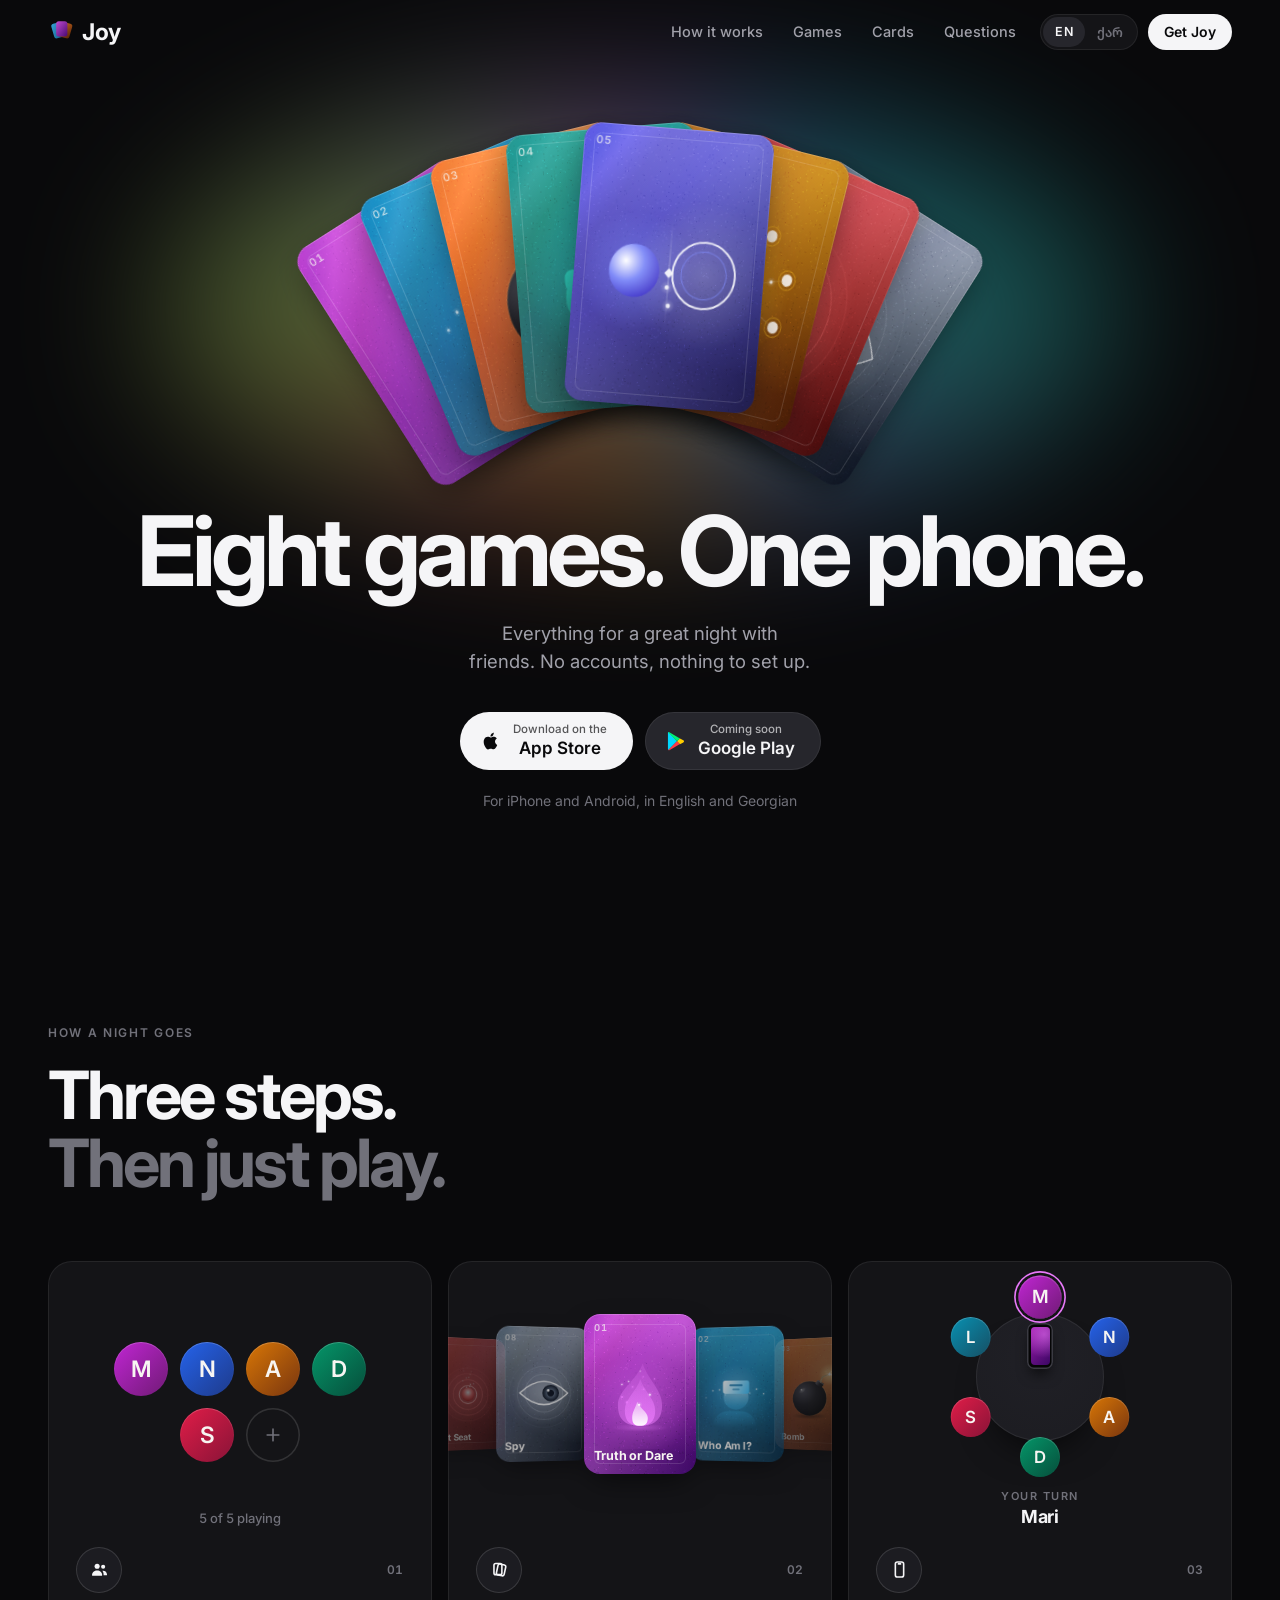
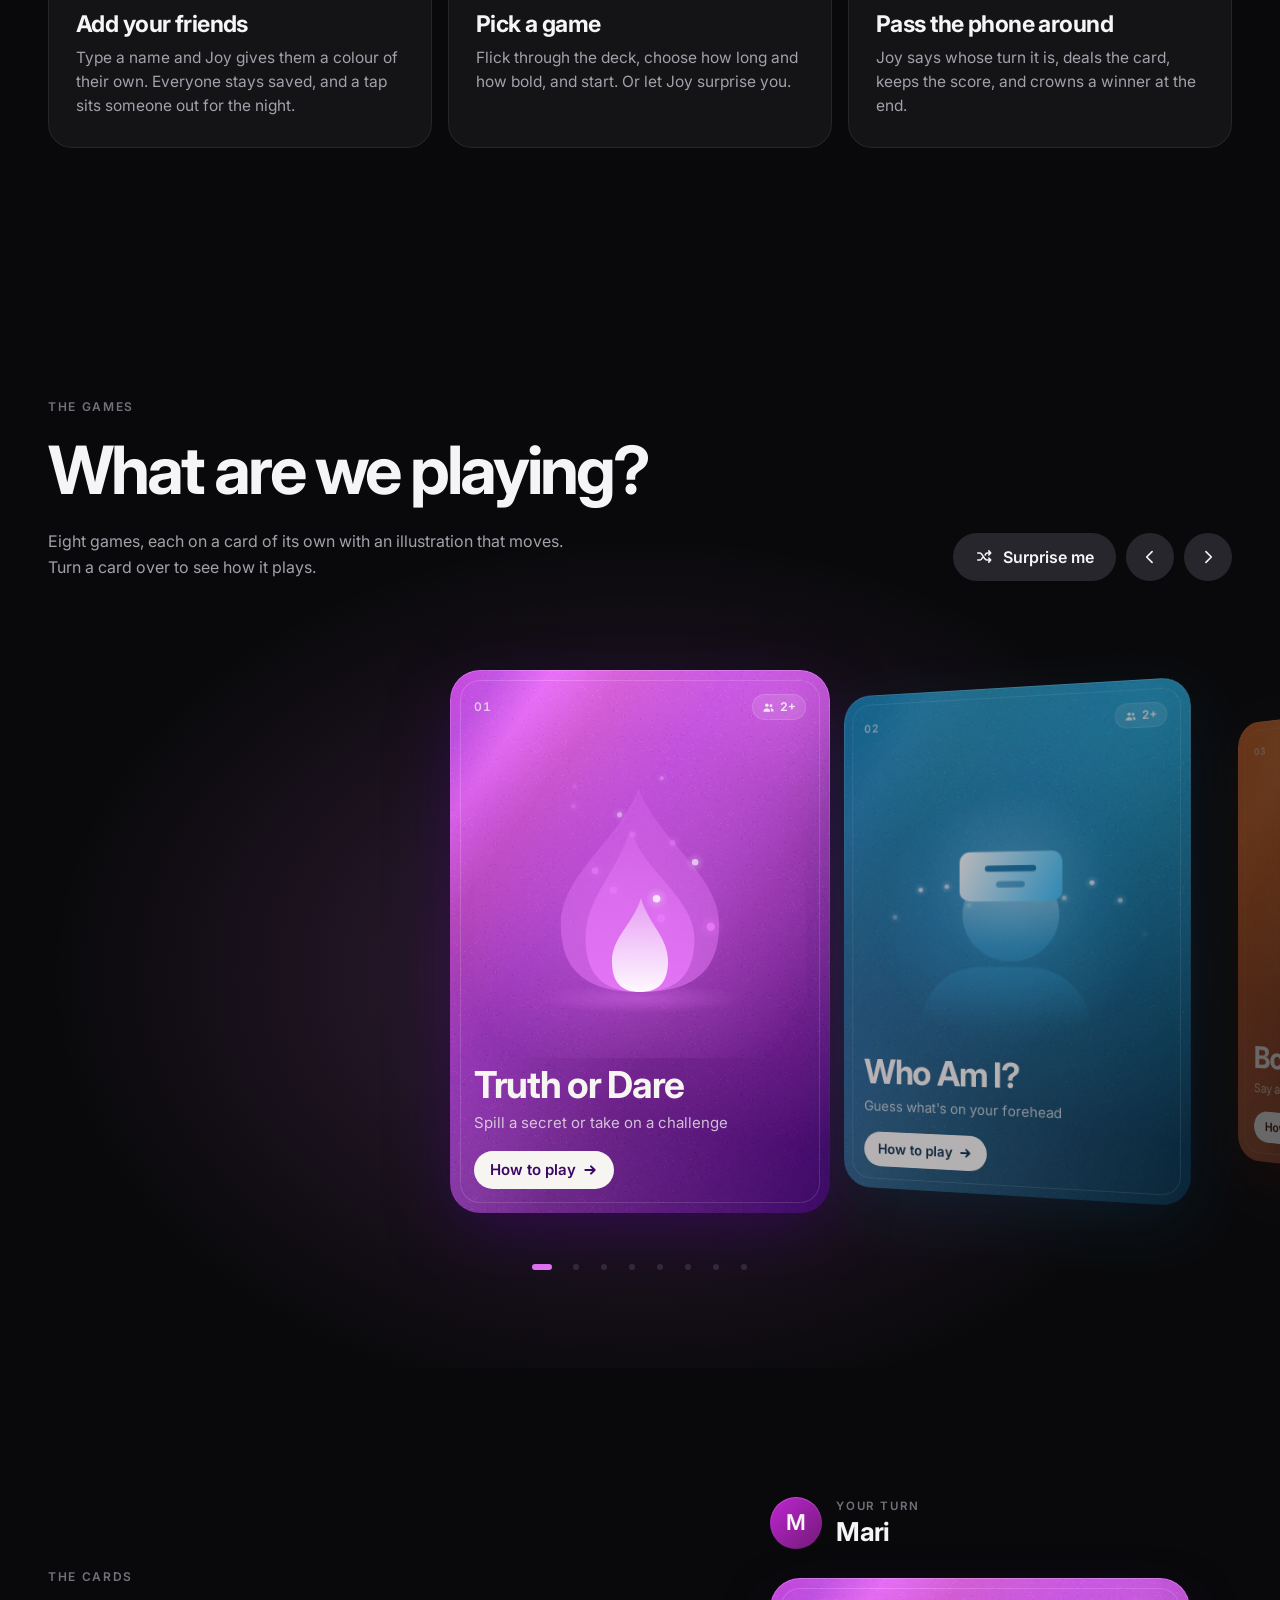
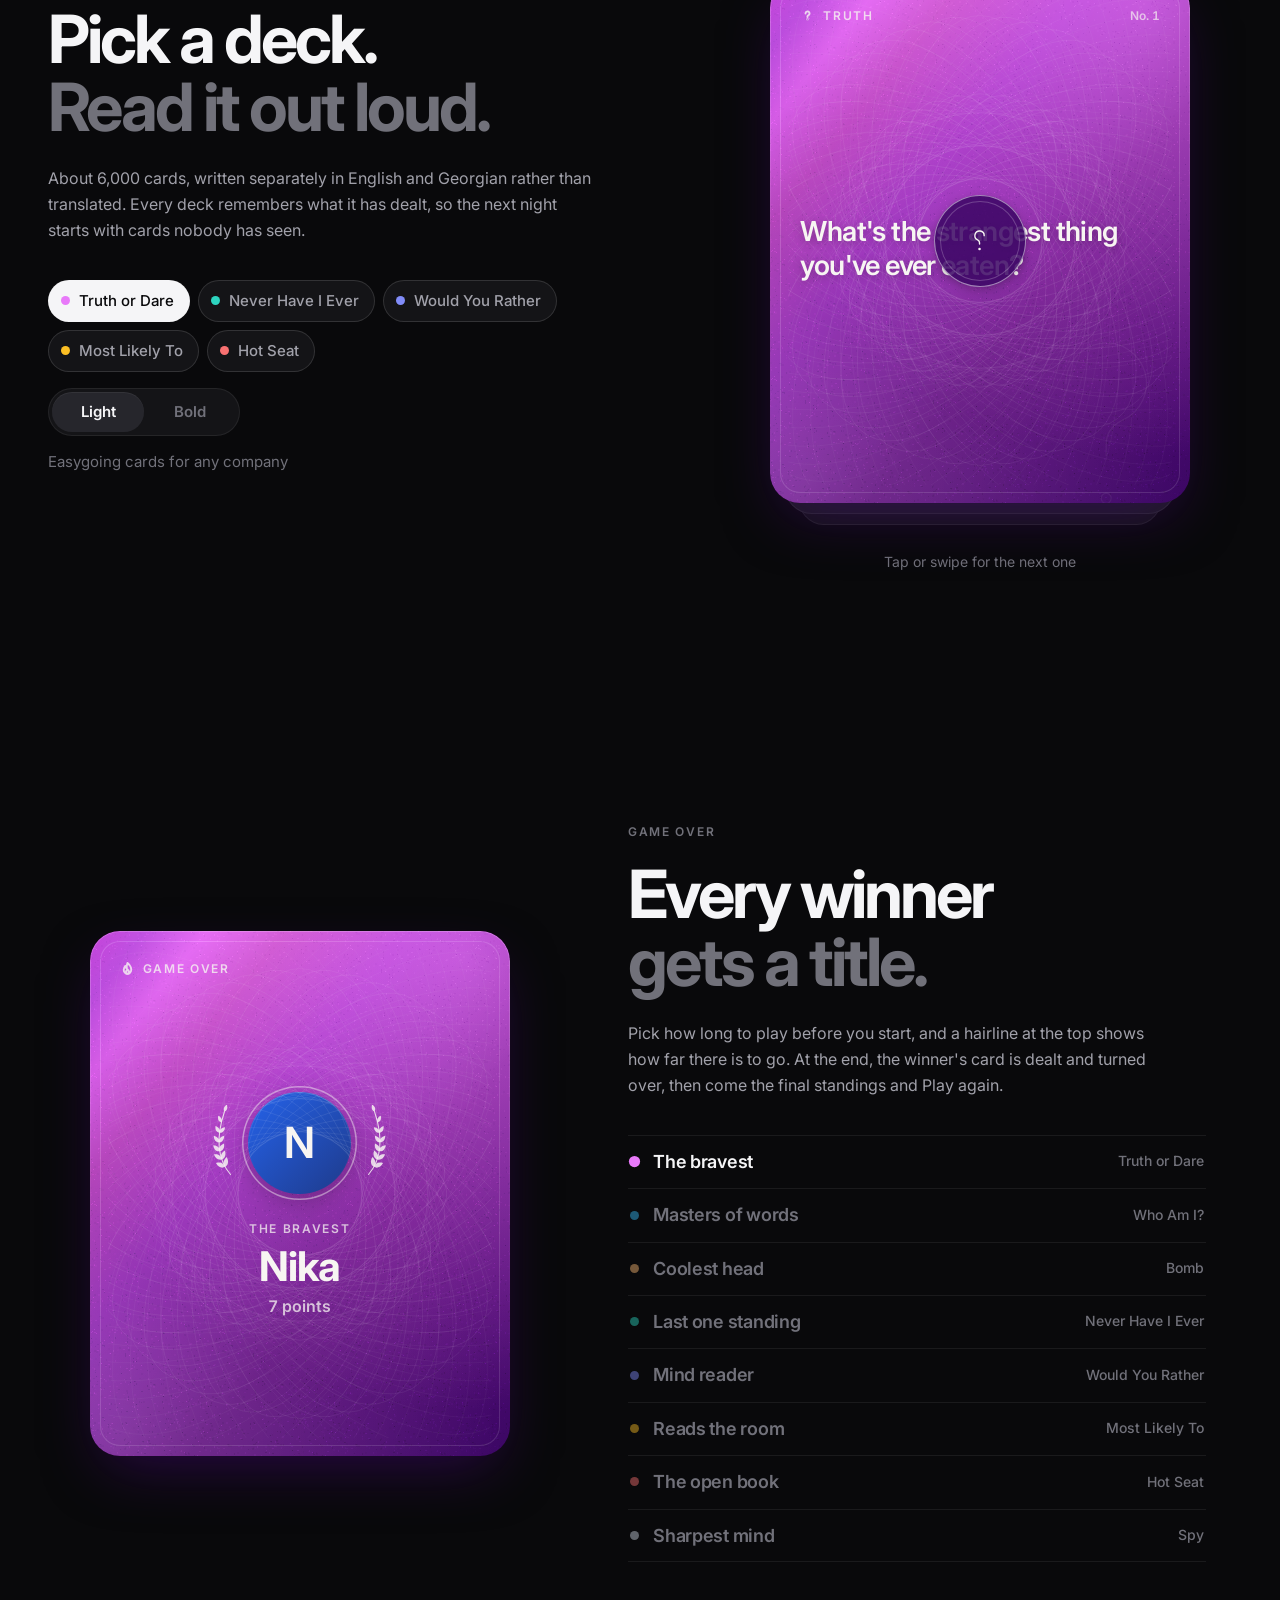
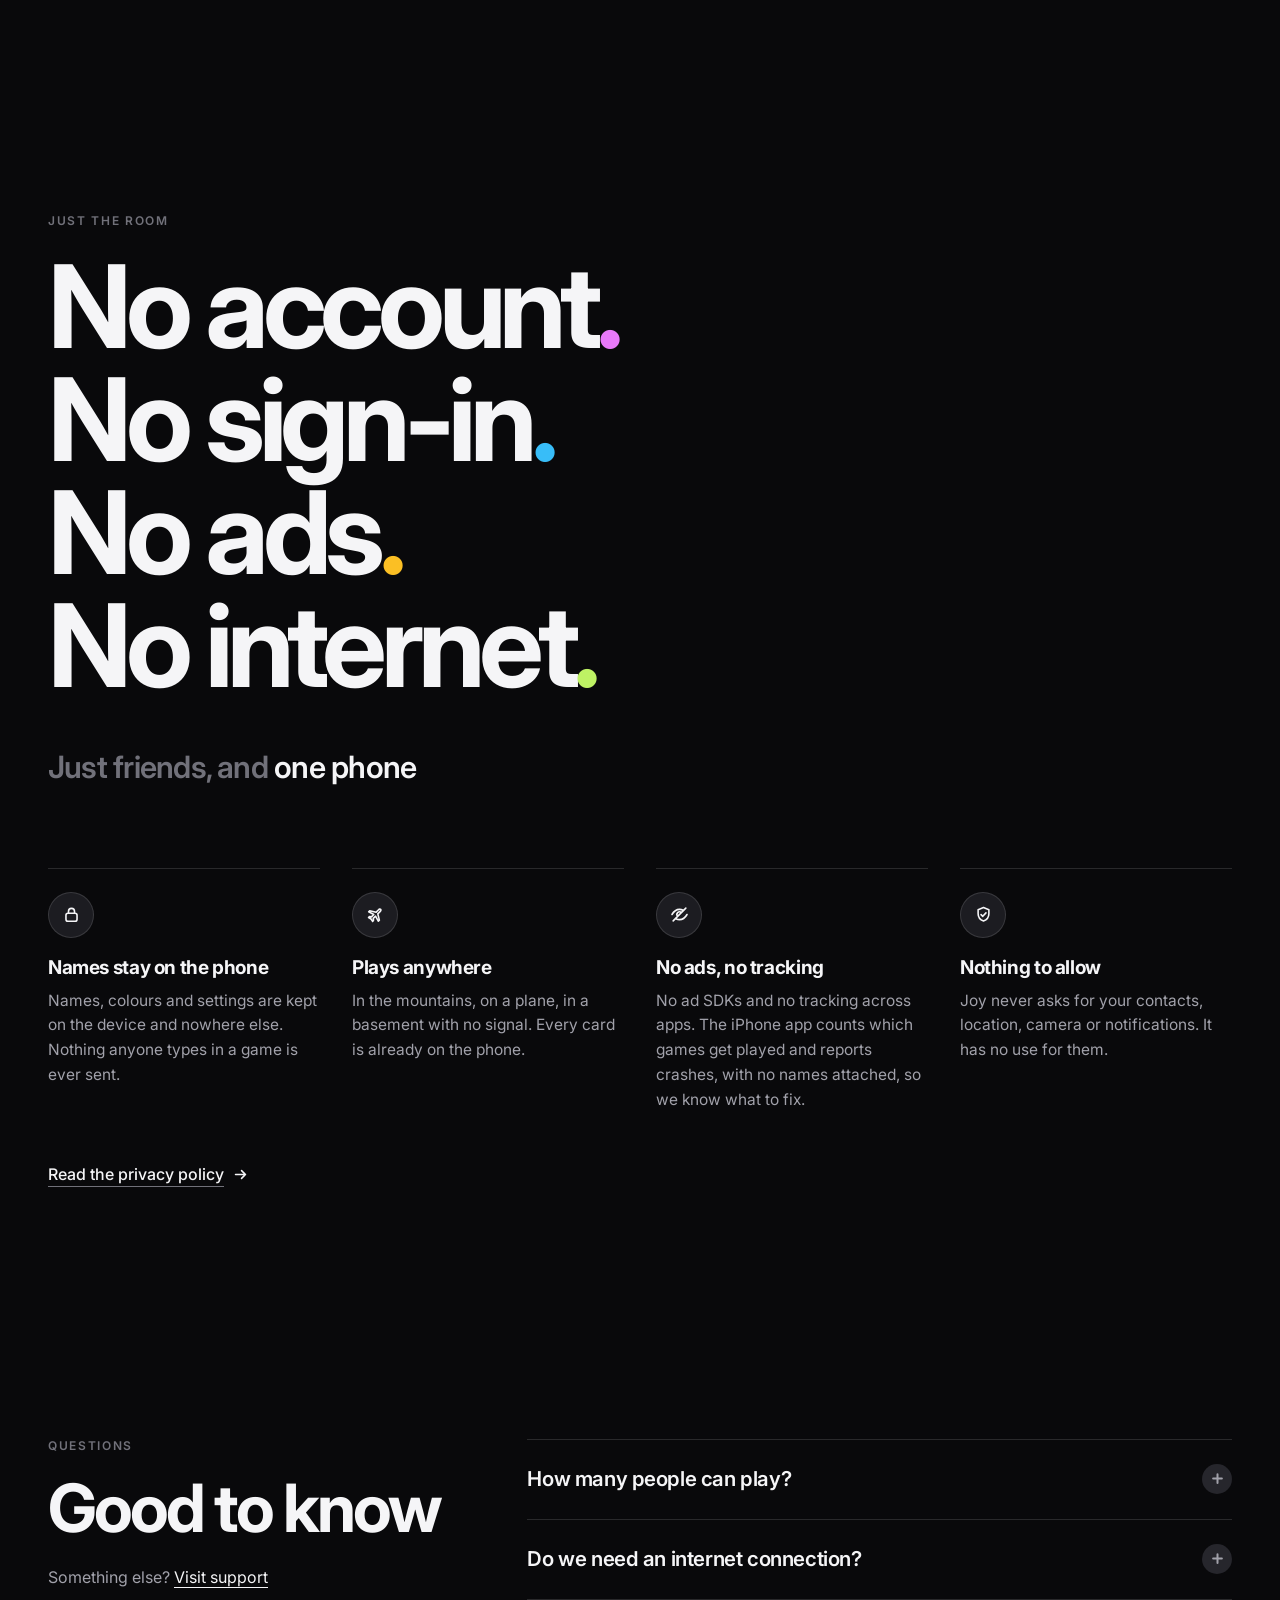
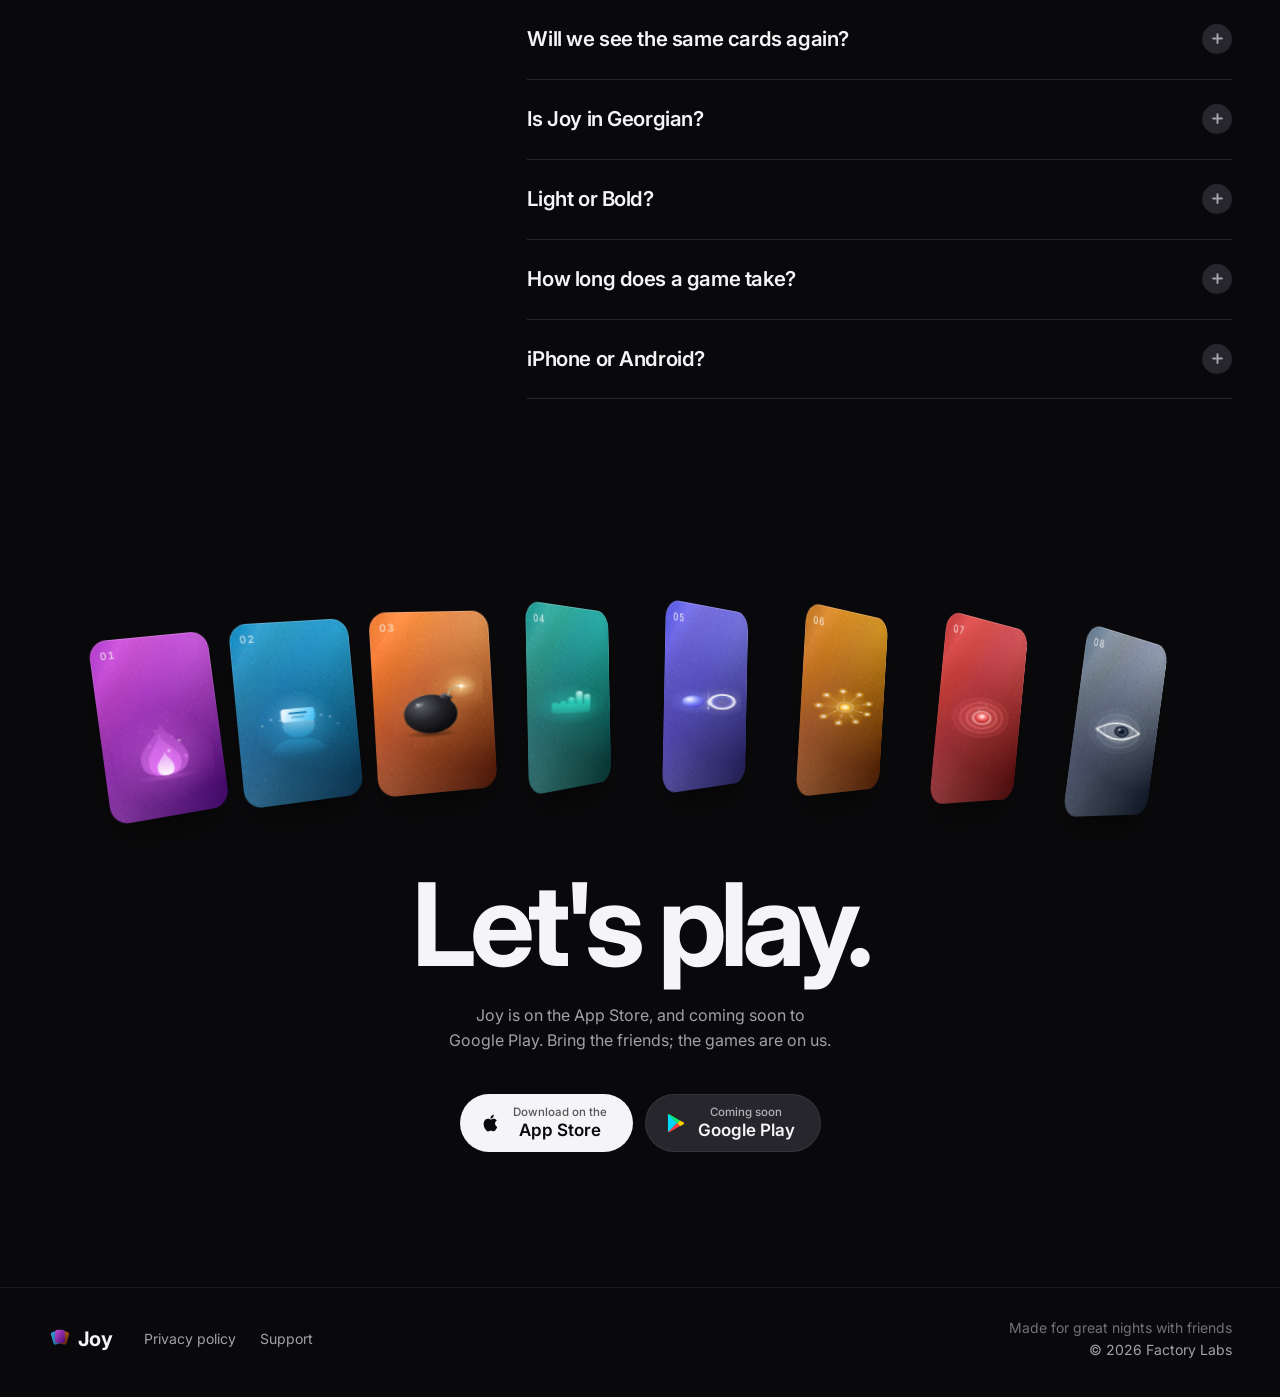
==== commit 73b20428: "Bring the site up to date with the app's games and privacy The app folded Charades into Who Am I?, a" ====
--- a/index.html
+++ b/index.html
@@ -4,7 +4,7 @@
 <meta charset="utf-8">
 <meta name="viewport" content="width=device-width, initial-scale=1, viewport-fit=cover">
 <title>Joy · Eight games. One phone.</title>
-<meta name="description" content="Joy is eight party games to play with friends on one phone: Truth or Dare, Charades, Never Have I Ever, Would You Rather, Most Likely To, Hot Seat, Alias and Spy. No accounts, nothing to set up. For iPhone and Android, in English and Georgian.">
+<meta name="description" content="Joy is eight party games to play with friends on one phone: Truth or Dare, Who Am I?, Bomb, Never Have I Ever, Would You Rather, Most Likely To, Hot Seat and Spy. No accounts, nothing to set up. For iPhone and Android, in English and Georgian.">
 <meta name="theme-color" content="#09090B">
 <meta name="color-scheme" content="dark">
 <link rel="canonical" href="https://factorylabs.app/joy/">
@@ -28,7 +28,7 @@
 <link rel="preconnect" href="https://fonts.googleapis.com">
 <link rel="preconnect" href="https://fonts.gstatic.com" crossorigin>
 <link rel="stylesheet" href="https://fonts.googleapis.com/css2?family=Inter:opsz,wght@14..32,400..700&family=Noto+Sans+Georgian:wght@400;500;600;700&display=swap">
-<link rel="stylesheet" href="assets/styles.css?v=e087745">
+<link rel="stylesheet" href="assets/styles.css?v=games8">
 <script type="application/ld+json">
 {
   "@context": "https://schema.org",
@@ -186,7 +186,7 @@
       <div class="dealer__copy reveal">
         <p class="eyebrow" data-i18n="cards_label">The cards</p>
         <h2 class="display" id="cardsTitle" data-i18n-p="cards_title">Pick a deck.<br><span class="dim">Read it out loud.</span></h2>
-        <p class="text" data-i18n="cards_text">About 3,000 cards, written separately in English and Georgian rather than translated. Every deck remembers what it has dealt, so the next night starts with cards nobody has seen.</p>
+        <p class="text" data-i18n="cards_text">About 6,000 cards, written separately in English and Georgian rather than translated. Every deck remembers what it has dealt, so the next night starts with cards nobody has seen.</p>
         <div class="picker" id="picker" role="radiogroup" aria-label="Game" data-i18n-aria="picker_a11y"></div>
         <div class="seg" id="seg" role="radiogroup" aria-label="Intensity" data-i18n-aria="seg_a11y">
           <i class="seg__thumb" id="segThumb" aria-hidden="true"></i>
@@ -236,9 +236,9 @@
       </ul>
       <p class="nos__end reveal" data-i18n-p="no_end">Just friends, and <em>one phone</em></p>
       <ul class="facts reveal">
-        <li><span class="step__icon"><i data-icon="lock"></i></span><h3 data-i18n="pv1_t">Nothing leaves the phone</h3><p data-i18n="pv1_x">Names, colours and settings are kept on the device and nowhere else. Joy has no server to send them to.</p></li>
+        <li><span class="step__icon"><i data-icon="lock"></i></span><h3 data-i18n="pv1_t">Names stay on the phone</h3><p data-i18n="pv1_x">Names, colours and settings are kept on the device and nowhere else. Nothing anyone types in a game is ever sent.</p></li>
         <li><span class="step__icon"><i data-icon="airplane"></i></span><h3 data-i18n="pv2_t">Plays anywhere</h3><p data-i18n="pv2_x">In the mountains, on a plane, in a basement with no signal. Every card is already on the phone.</p></li>
-        <li><span class="step__icon"><i data-icon="eye.slash"></i></span><h3 data-i18n="pv3_t">Nobody watching</h3><p data-i18n="pv3_x">No analytics, no ad SDKs, no trackers. The only people watching the game are the ones playing it.</p></li>
+        <li><span class="step__icon"><i data-icon="eye.slash"></i></span><h3 data-i18n="pv3_t">No ads, no tracking</h3><p data-i18n="pv3_x">No ad SDKs and no tracking across apps. The iPhone app counts which games get played and reports crashes, with no names attached, so we know what to fix.</p></li>
         <li><span class="step__icon"><i data-icon="checkmark.shield"></i></span><h3 data-i18n="pv4_t">Nothing to allow</h3><p data-i18n="pv4_x">Joy never asks for your contacts, location, camera or notifications. It has no use for them.</p></li>
       </ul>
       <a class="more reveal" href="privacy.html"><span data-i18n="pv_link">Read the privacy policy</span><i data-icon="arrow.right"></i></a>
@@ -291,8 +291,8 @@
   <p class="foot__copy"><span data-i18n="footer_made">Made for great nights with friends</span><br><a href="https://factorylabs.app/">© 2026 Factory Labs</a></p>
 </footer>
 
-<script src="assets/cards.js?v=e087745"></script>
-<script src="assets/deck.js?v=e087745"></script>
-<script src="assets/app.js?v=appstore"></script>
+<script src="assets/cards.js?v=games8"></script>
+<script src="assets/deck.js?v=games8"></script>
+<script src="assets/app.js?v=games8"></script>
 </body>
 </html>
--- a/assets/styles.css
+++ b/assets/styles.css
@@ -572,6 +572,17 @@
   .games__tools { width: 100%; }
   .games__tools .btn { flex: 1; }
   .carousel { --sw: min(330px, 78vw); padding-top: 32px; }
+  /* A phone's card is small for three rules: set them tighter, and let the back scroll if they still don't fit. */
+  .gback { padding: 22px 20px 18px; overflow-y: auto; overscroll-behavior: contain; scrollbar-width: none; }
+  .gback::-webkit-scrollbar { display: none; }
+  .gback__title { margin-top: 12px; font-size: 24px; }
+  html[lang="ka"] .gback__title { font-size: 19px; }
+  .rules { margin-top: 10px; }
+  .rules li { padding: 9px 0; font-size: 13.5px; line-height: 1.38; }
+  html[lang="ka"] .rules li { font-size: 12.5px; line-height: 1.45; }
+  .gback__meta { gap: 5px; padding-top: 12px; }
+  .gback__meta .pill { height: 25px; padding: 0 9px; font-size: 11.5px; }
+  html[lang="ka"] .gback__meta .pill { font-size: 11px; }
   .chip { height: 40px; font-size: 14.5px; }
   .seg { display: grid; width: 100%; }
   .seg button { min-width: 0; padding: 0 10px; }
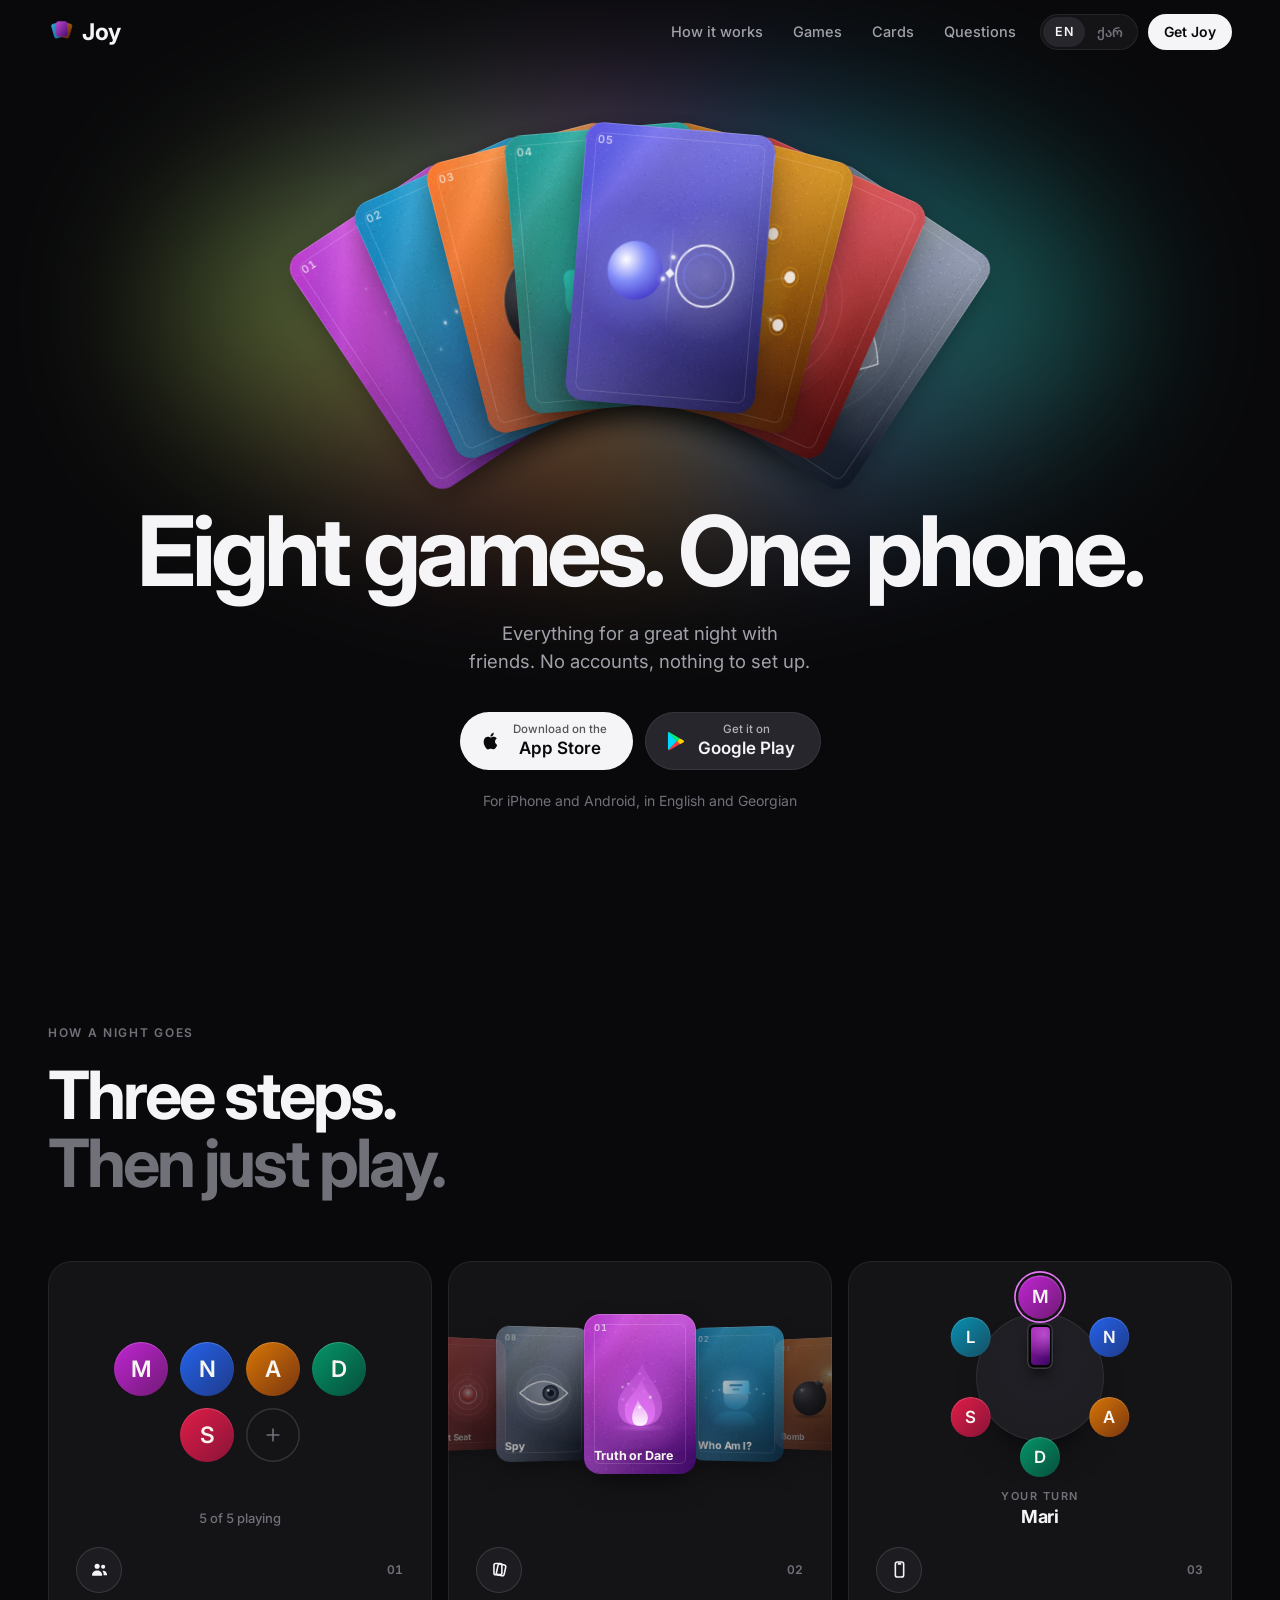
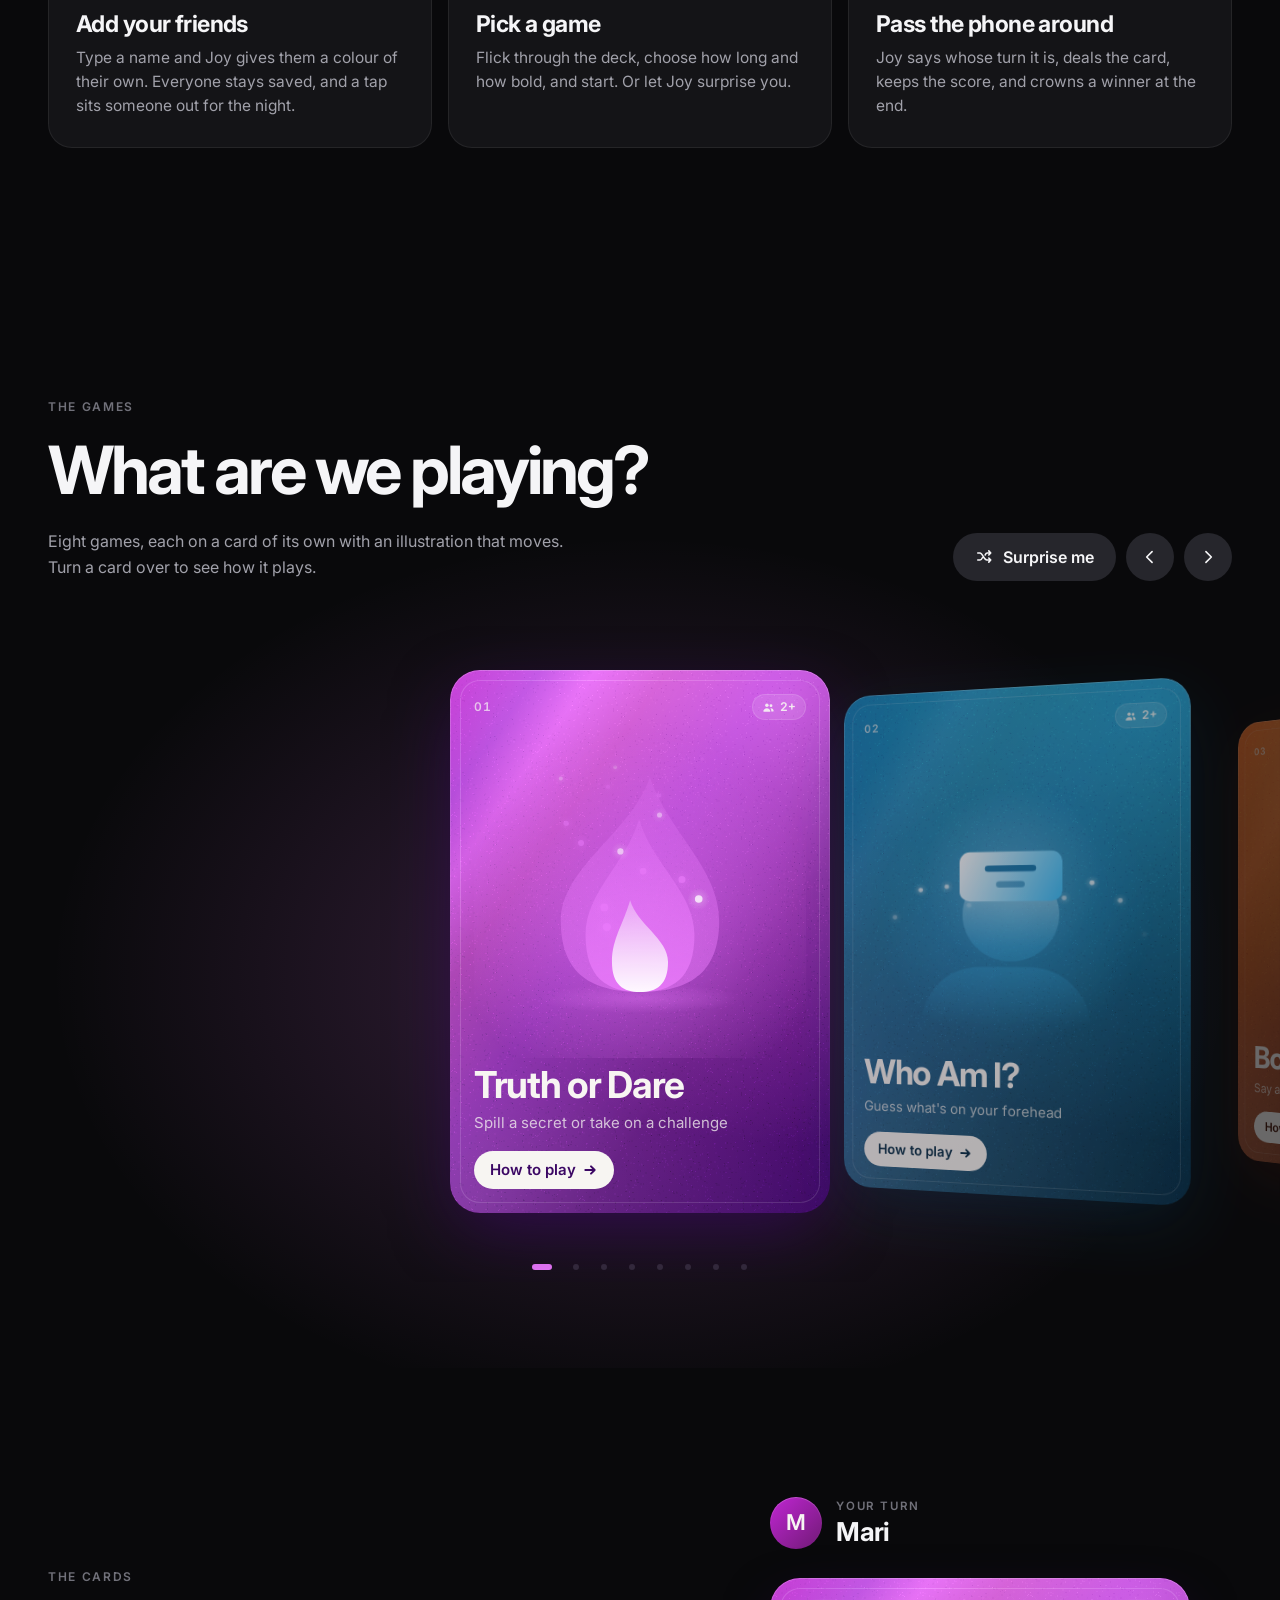
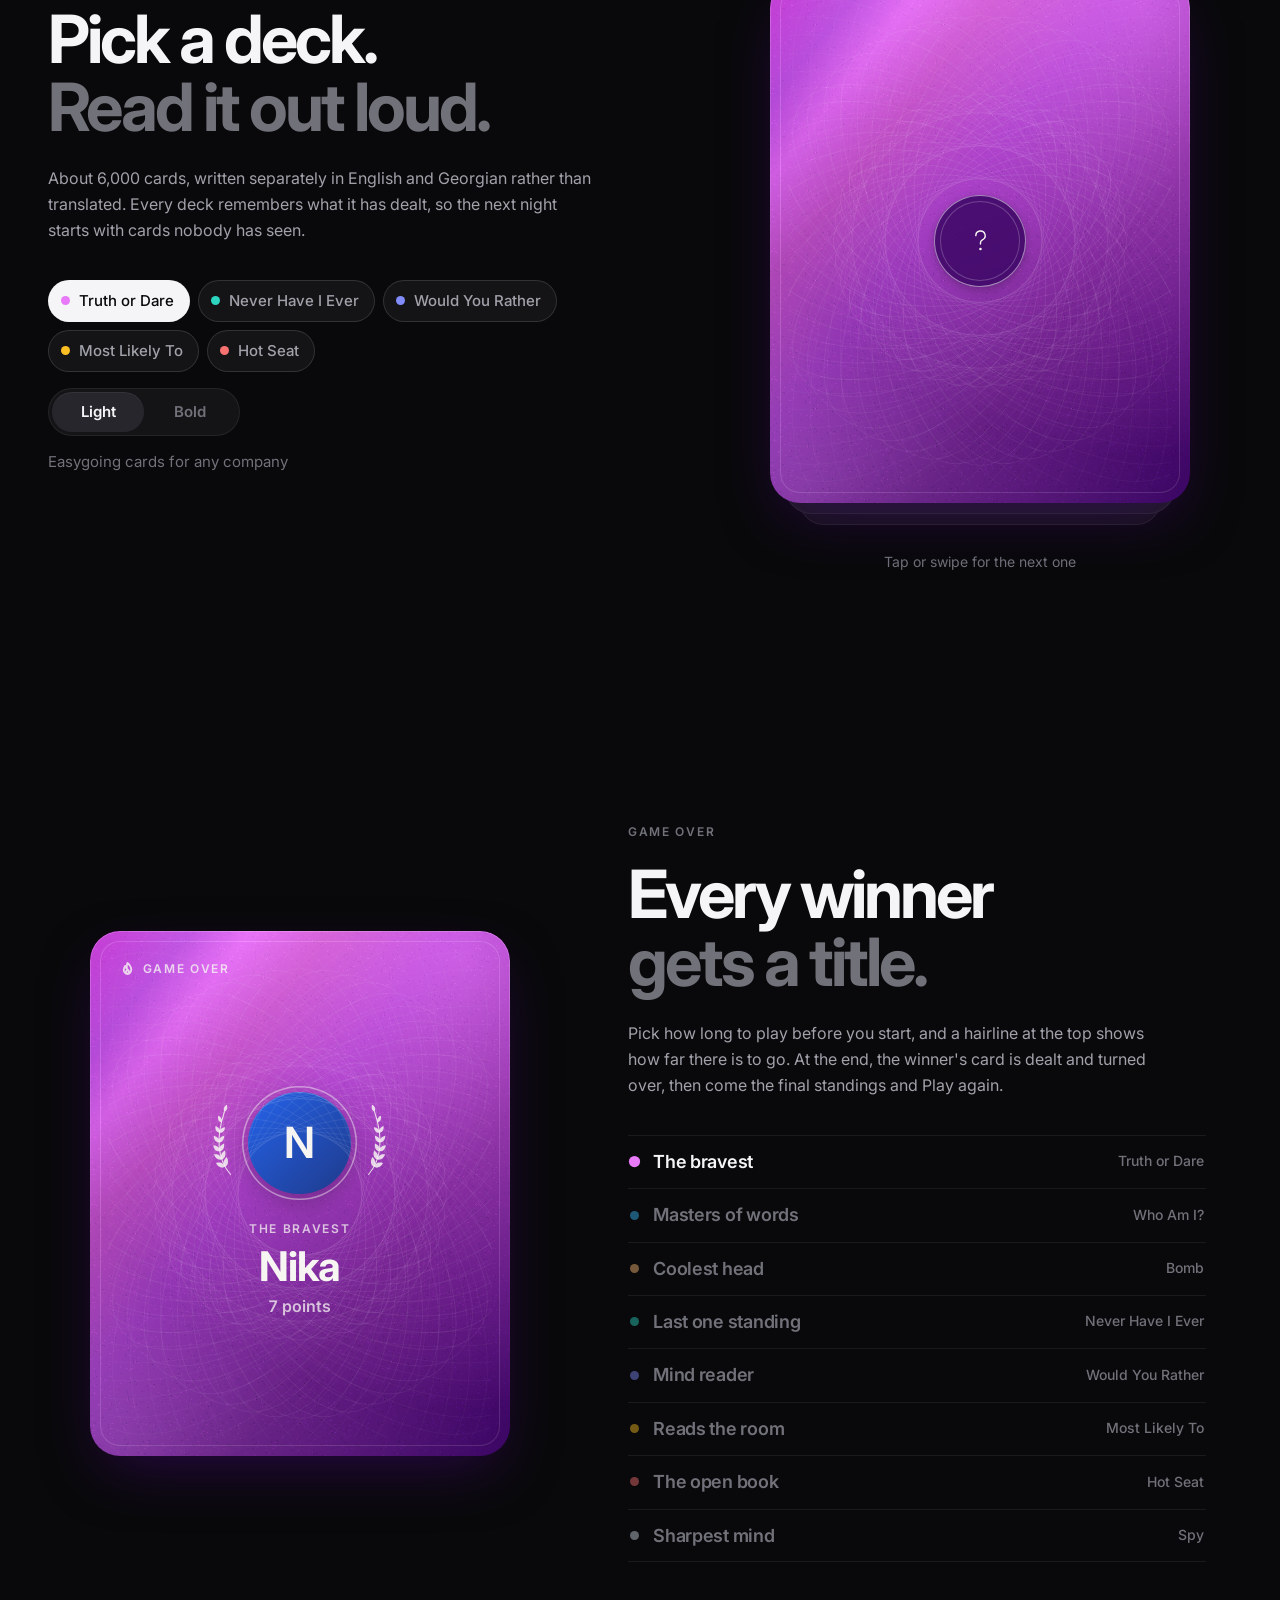
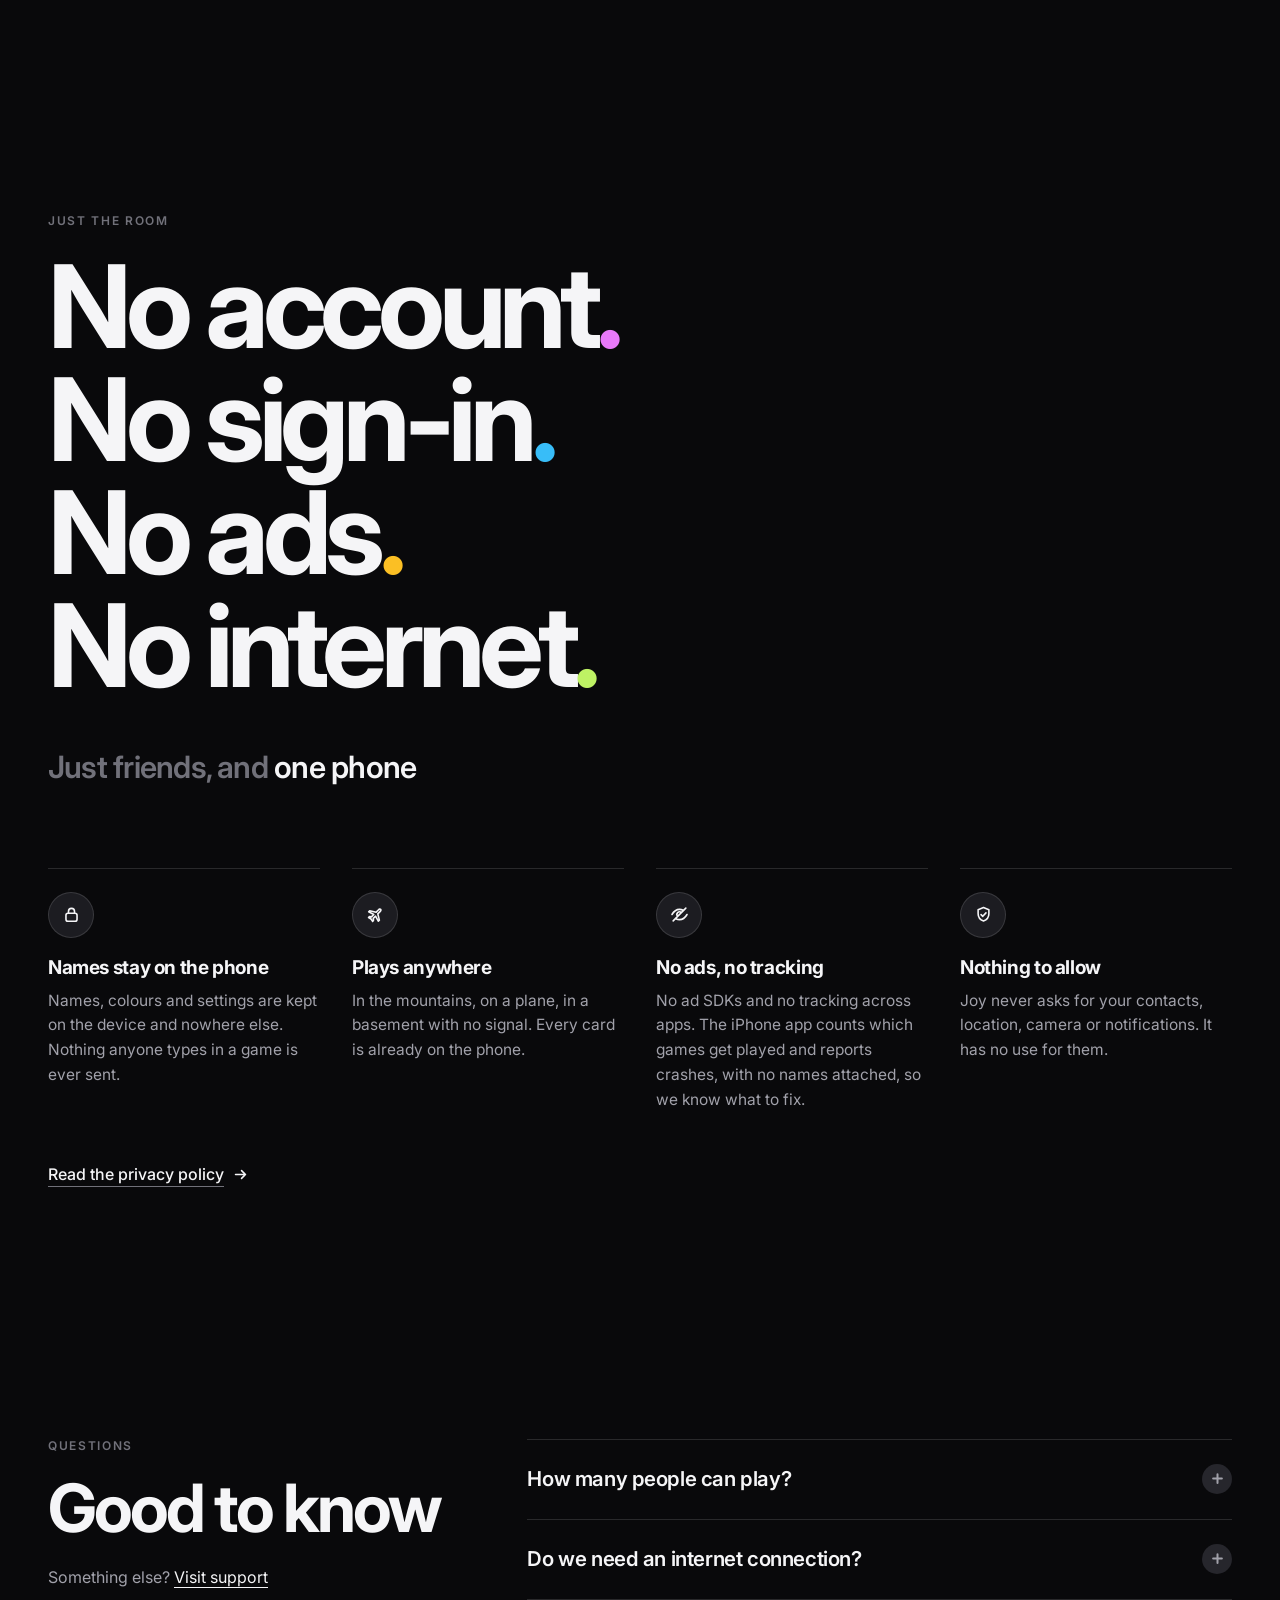
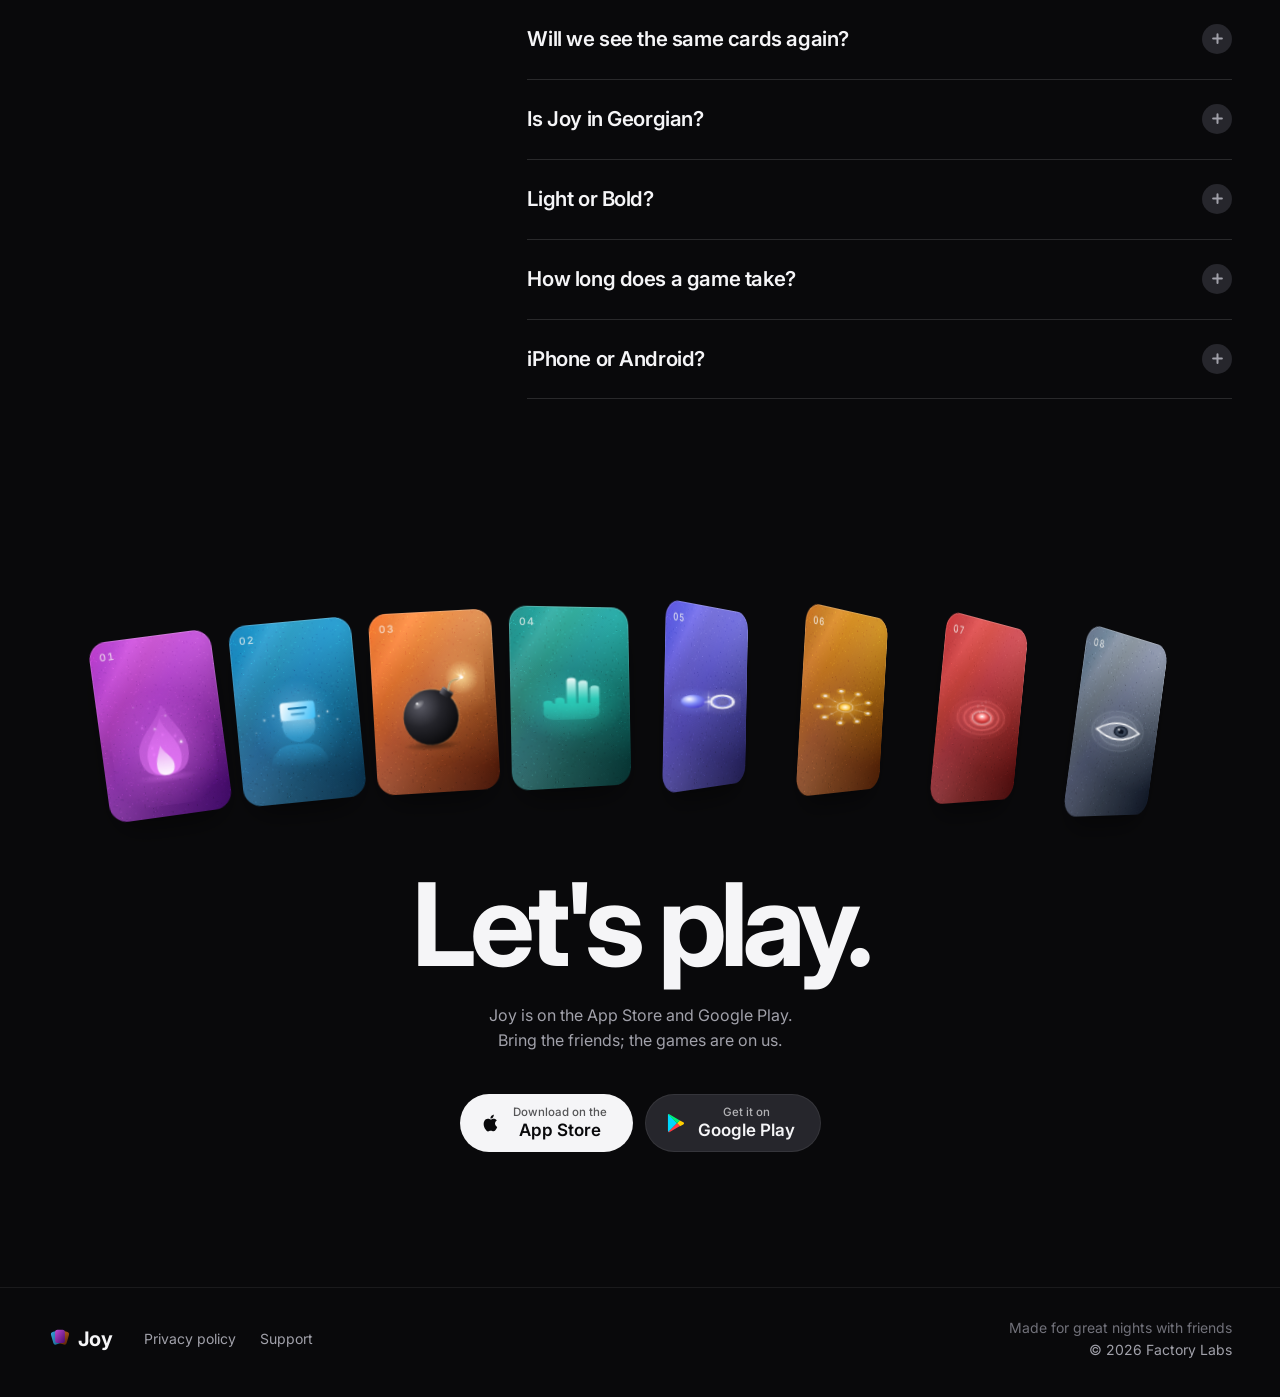
==== commit 1c331a57: "Link Google Play now that Joy is live there Both store buttons are now download links, the last sect" ====
--- a/index.html
+++ b/index.html
@@ -28,7 +28,7 @@
 <link rel="preconnect" href="https://fonts.googleapis.com">
 <link rel="preconnect" href="https://fonts.gstatic.com" crossorigin>
 <link rel="stylesheet" href="https://fonts.googleapis.com/css2?family=Inter:opsz,wght@14..32,400..700&family=Noto+Sans+Georgian:wght@400;500;600;700&display=swap">
-<link rel="stylesheet" href="assets/styles.css?v=games8">
+<link rel="stylesheet" href="assets/styles.css?v=play1">
 <script type="application/ld+json">
 {
   "@context": "https://schema.org",
@@ -38,7 +38,7 @@
   "applicationCategory": "GameApplication",
   "description": "Eight party games to play with friends on one phone. No accounts, nothing to set up.",
   "url": "https://factorylabs.app/joy/",
-  "downloadUrl": "https://apps.apple.com/app/id6819158531",
+  "downloadUrl": ["https://apps.apple.com/app/id6819158531", "https://play.google.com/store/apps/details?id=com.factorylabs.joy"],
   "image": "https://factorylabs.app/joy/assets/icon-512.png",
   "inLanguage": ["en", "ka"],
   "publisher": { "@type": "Organization", "name": "Factory Labs", "url": "https://factorylabs.app/" }
@@ -269,7 +269,7 @@
   <section class="finale" id="get" aria-labelledby="getTitle">
     <div class="row" id="row"></div>
     <h2 class="display finale__title reveal" id="getTitle" data-i18n="fi_title">Let's play.</h2>
-    <p class="text finale__text reveal reveal--2" id="finaleText" data-i18n="fi_ios">Joy is on the App Store, and coming soon to Google Play. Bring the friends; the games are on us.</p>
+    <p class="text finale__text reveal reveal--2" id="finaleText" data-i18n="fi_live">Joy is on the App Store and Google Play. Bring the friends; the games are on us.</p>
     <div class="stores reveal reveal--3" data-stores></div>
   </section>
 
@@ -291,8 +291,8 @@
   <p class="foot__copy"><span data-i18n="footer_made">Made for great nights with friends</span><br><a href="https://factorylabs.app/">© 2026 Factory Labs</a></p>
 </footer>
 
-<script src="assets/cards.js?v=games8"></script>
-<script src="assets/deck.js?v=games8"></script>
-<script src="assets/app.js?v=games8"></script>
+<script src="assets/cards.js?v=play1"></script>
+<script src="assets/deck.js?v=play1"></script>
+<script src="assets/app.js?v=play1"></script>
 </body>
 </html>
